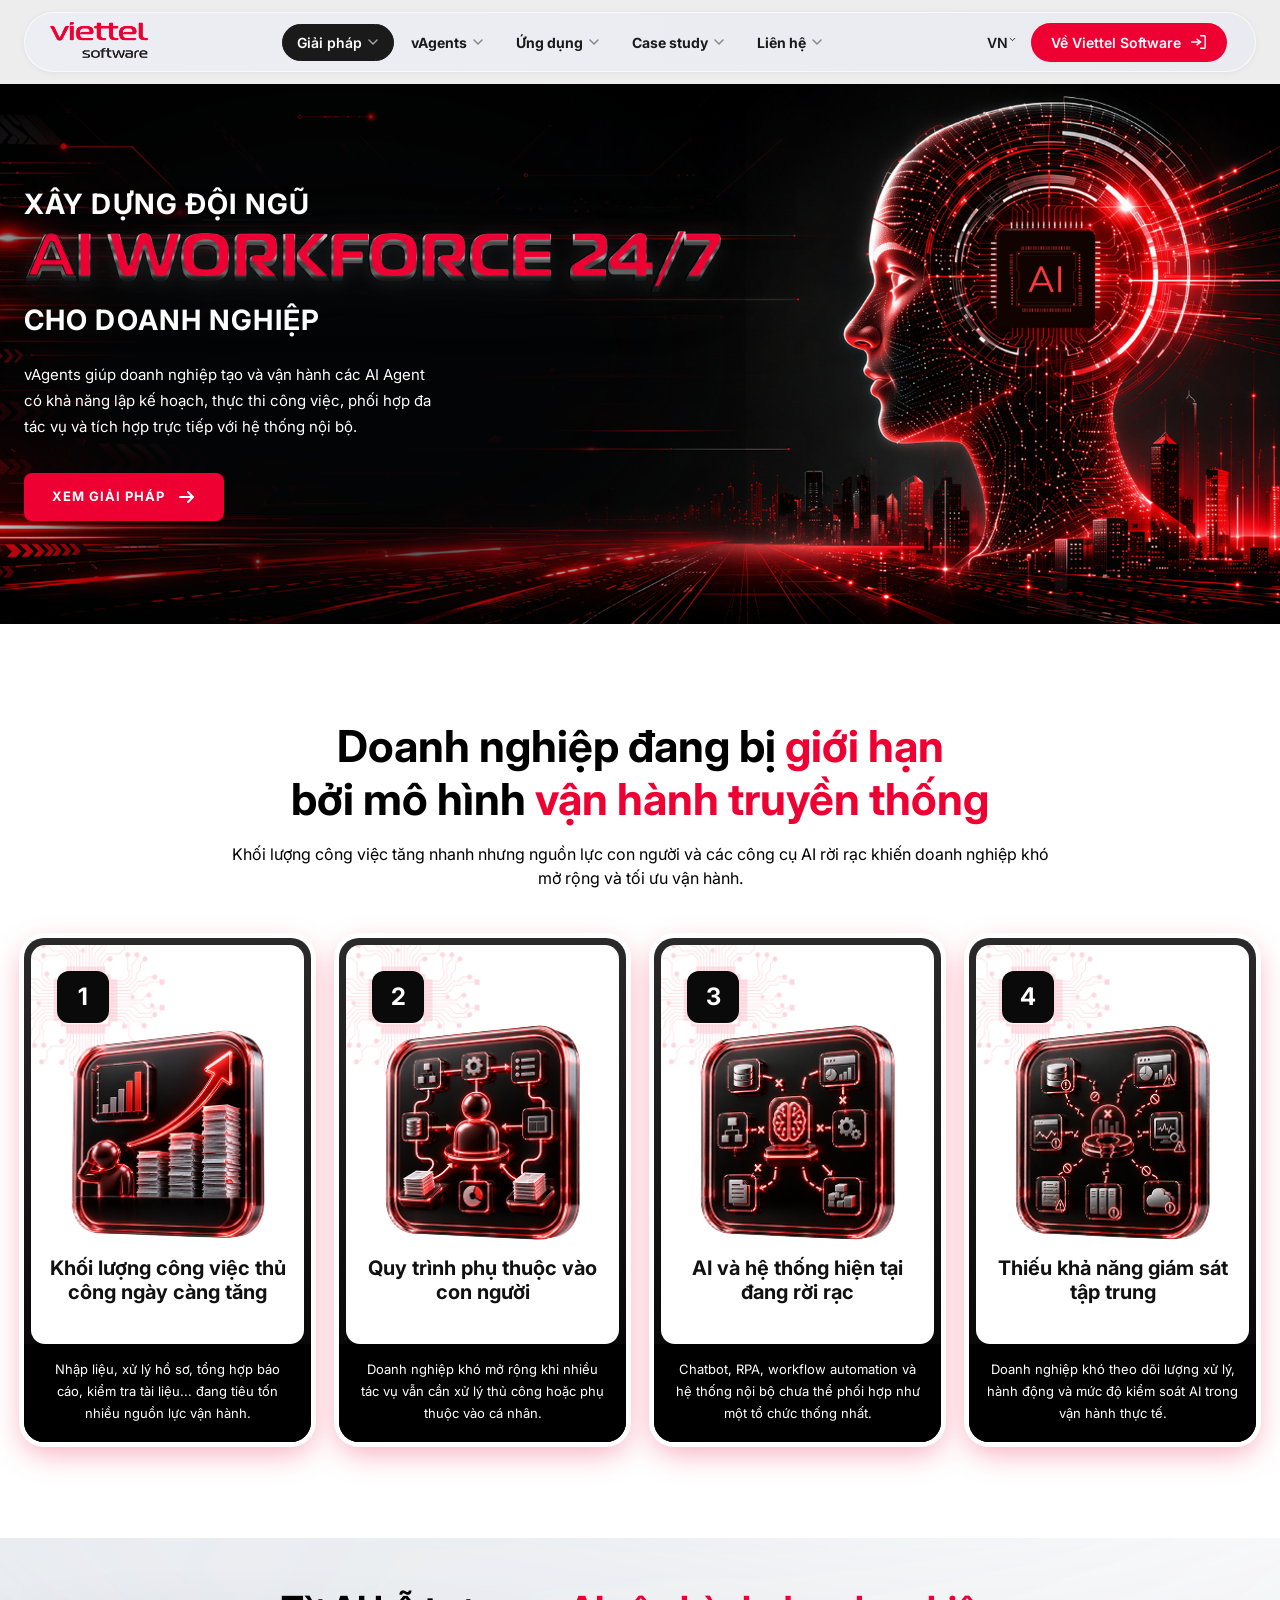
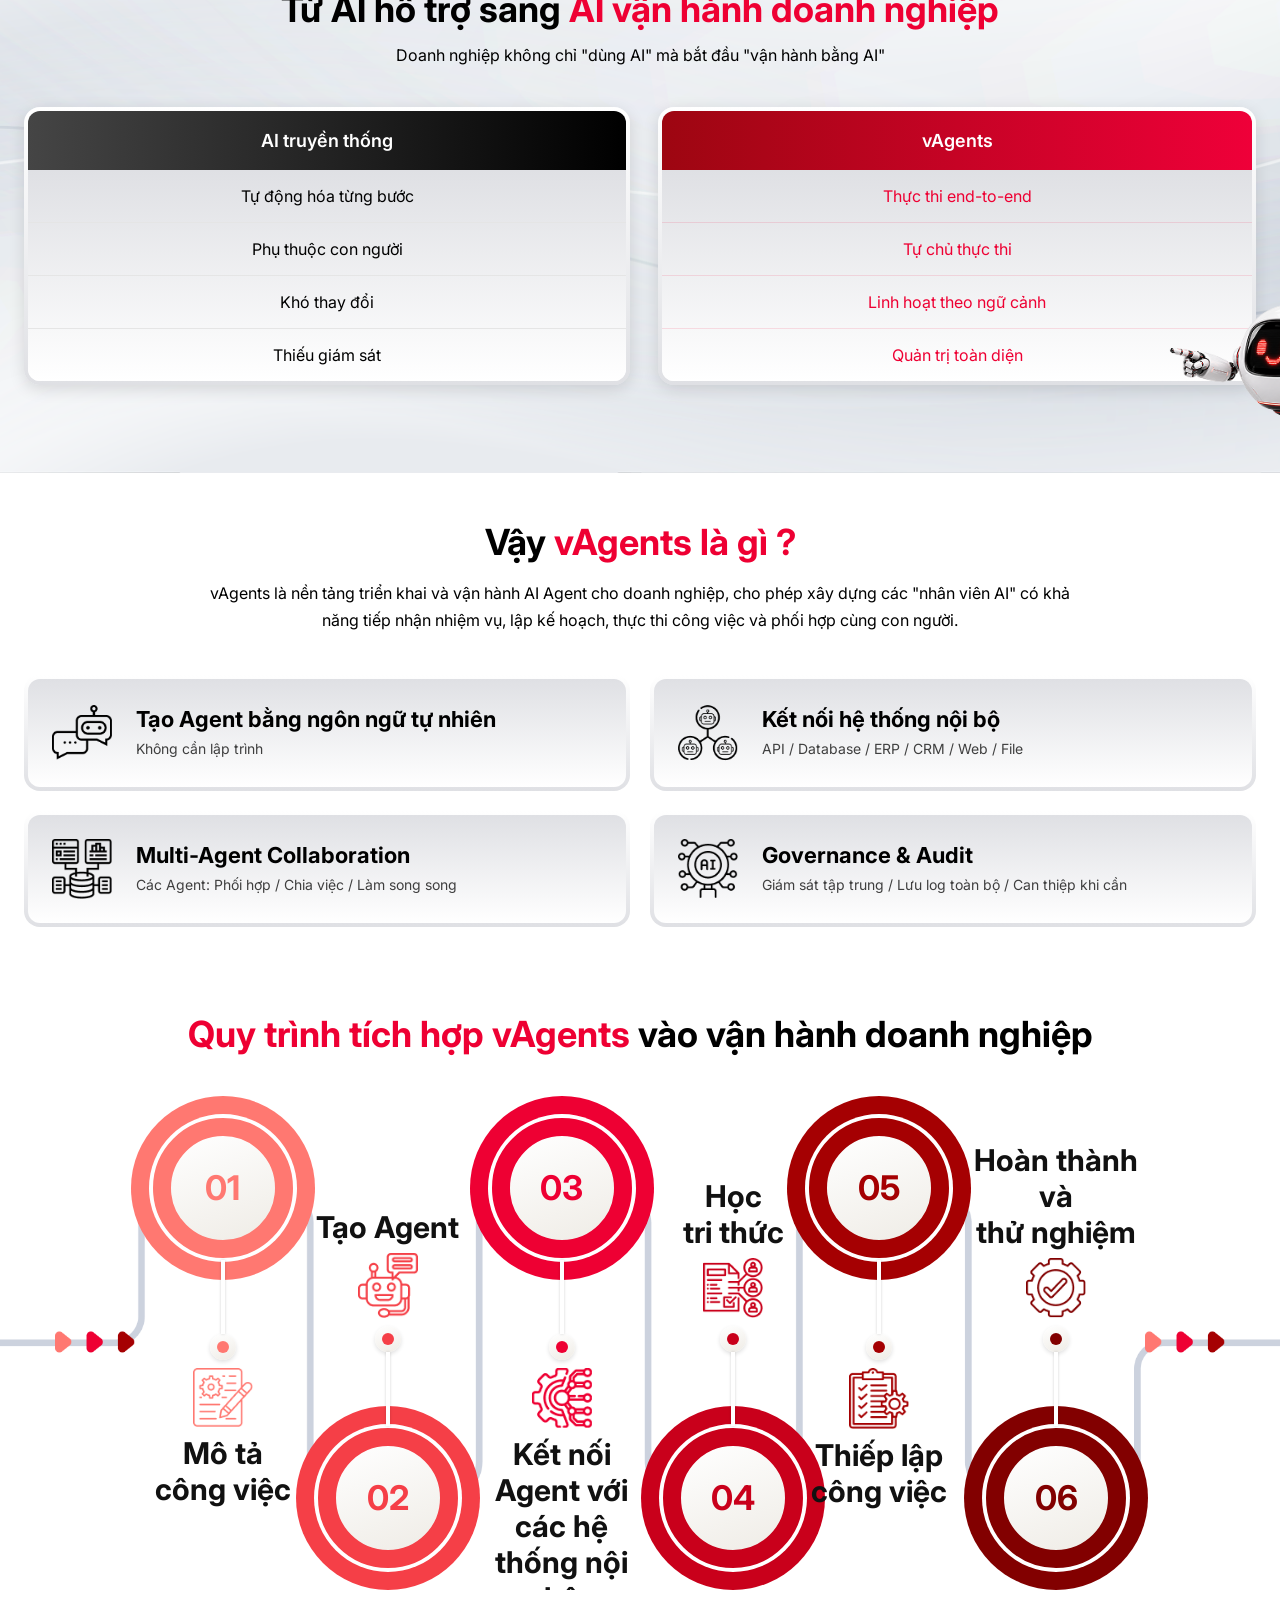
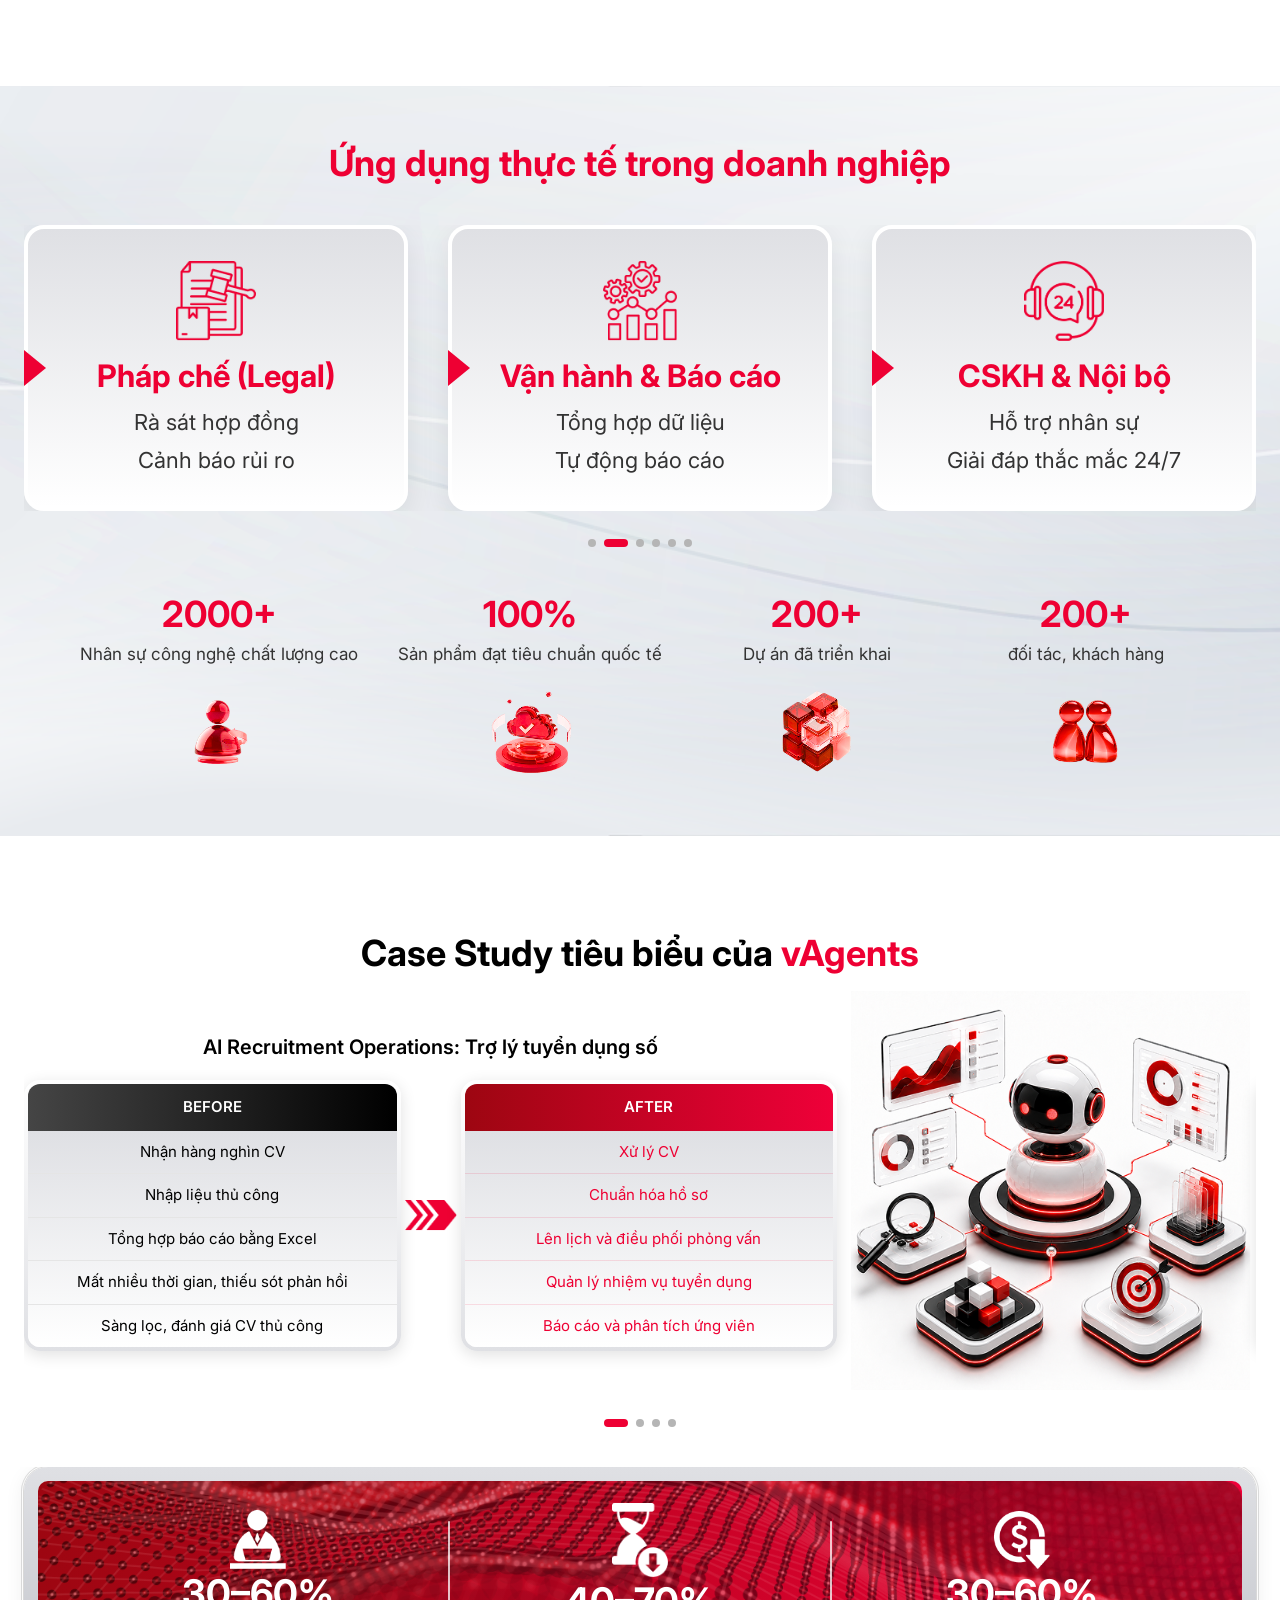
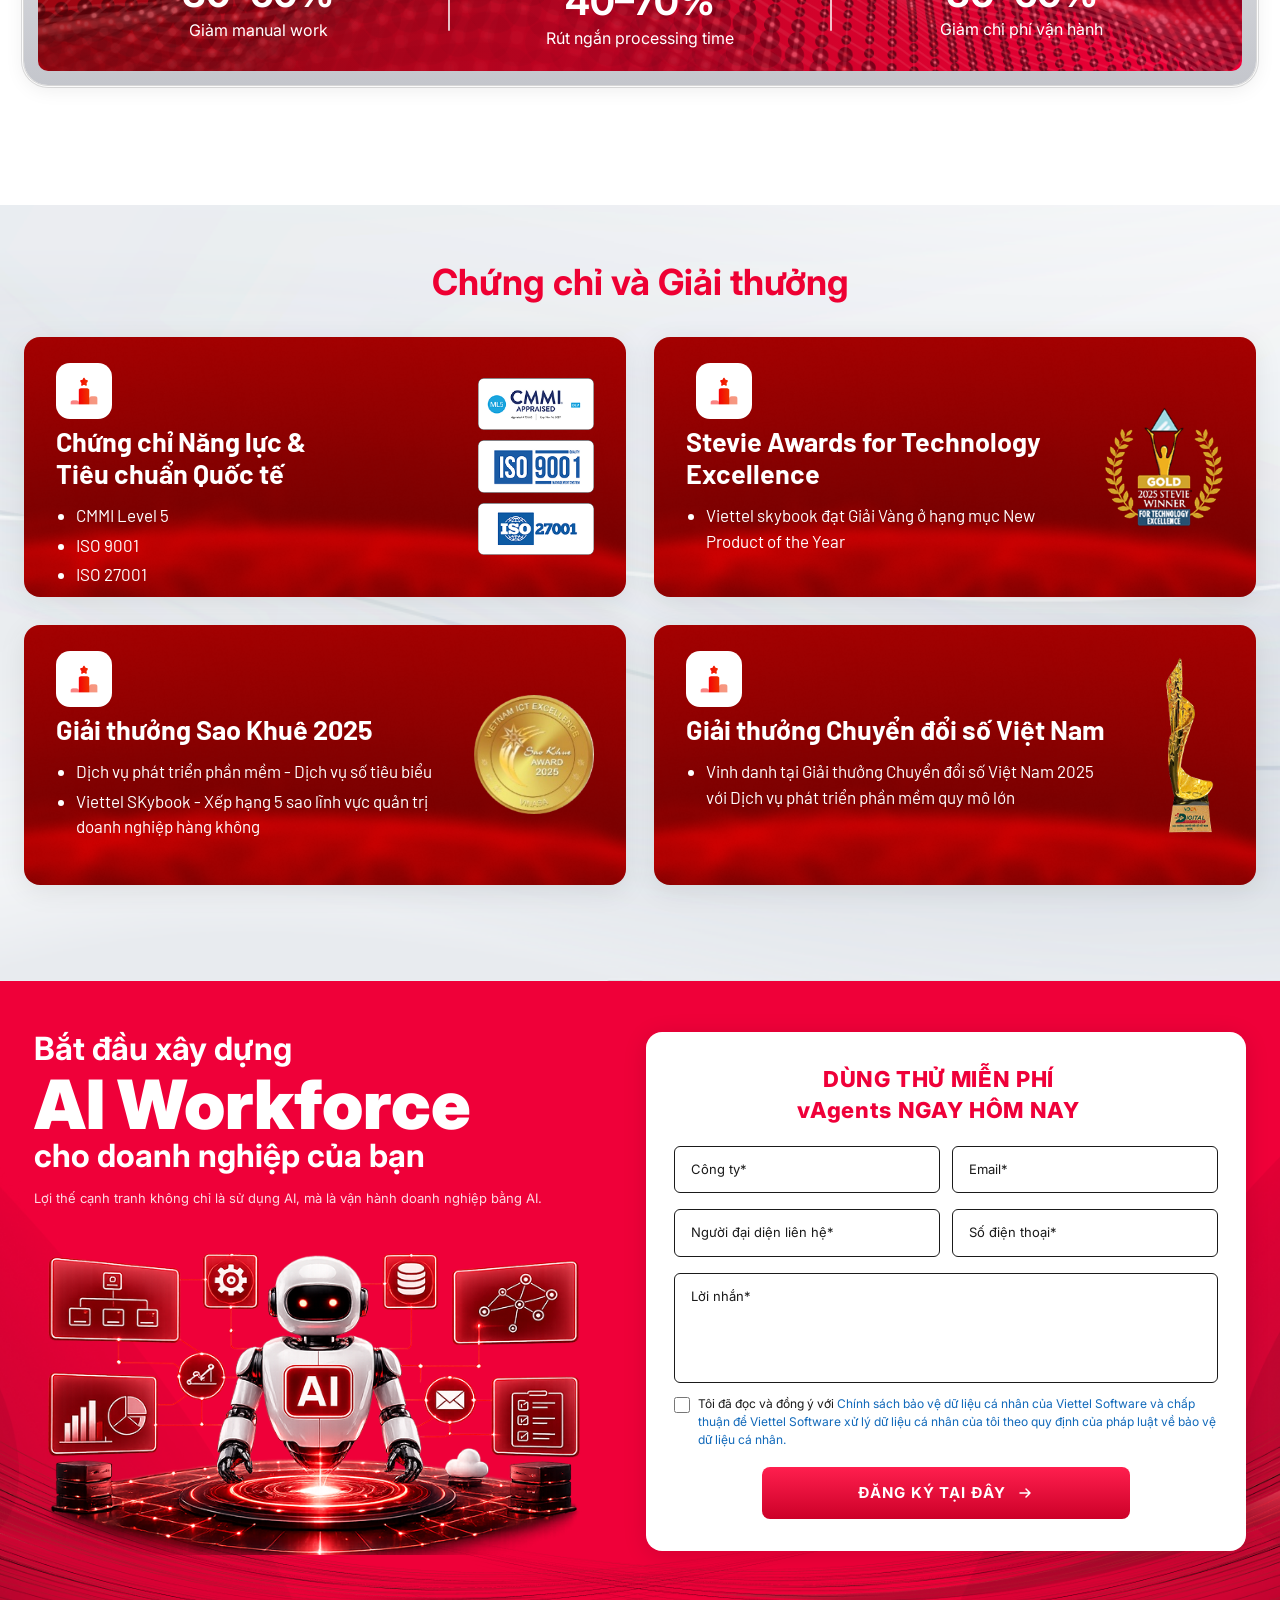
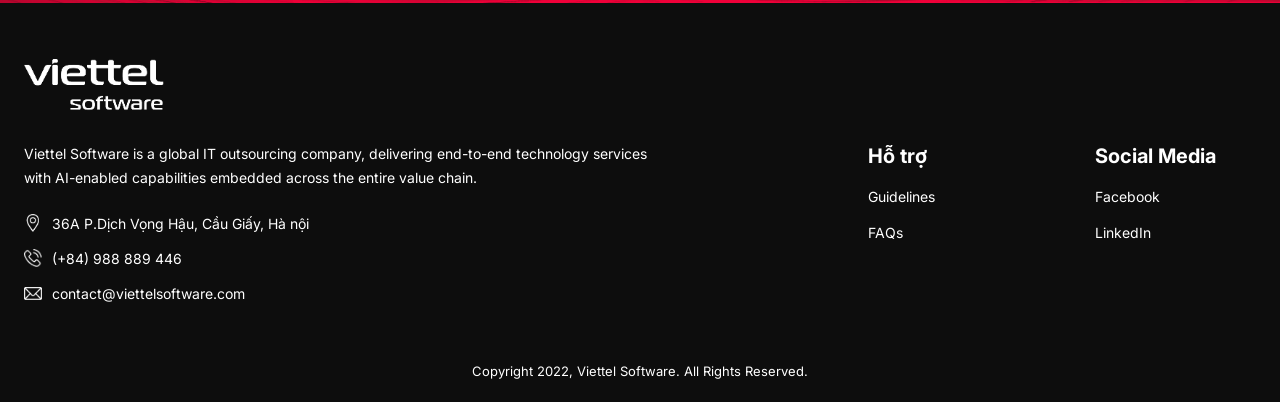
==== index.html @ c100510f "fix" ====
<!DOCTYPE html>
<html lang="vi">
<head>
  <meta charset="UTF-8">
  <meta name="viewport" content="width=device-width, initial-scale=1.0">
  <meta name="description" content="vAgents — Nền tảng AI Workforce giúp doanh nghiệp xây dựng đội ngũ AI vận hành toàn diện. Tạo Agent, kết nối hệ thống, thực thi end-to-end.">
  <meta property="og:title" content="vAgents — AI Workforce cho Doanh Nghiệp">
  <meta property="og:description" content="Từ AI hỗ trợ sang AI vận hành doanh nghiệp. Xây dựng đội ngũ AI Workforce với vAgents của Viettel Software.">
  <meta property="og:type" content="website">
  <title>vAgents — AI Workforce cho Doanh Nghiệp | Viettel Software</title>

  <!-- Google Fonts: Inter 400/500/600/700 -->
  <link rel="preconnect" href="https://fonts.googleapis.com">
  <link rel="preconnect" href="https://fonts.gstatic.com" crossorigin>
  <!-- display=optional: dùng font dự phòng nếu Inter chưa kịp tải, KHÔNG swap sau đó
       → tránh reflow làm lệch vị trí khi mở link có #anchor (vd .../#giai-phap) -->
  <link href="https://fonts.googleapis.com/css2?family=Barlow+Condensed:wght@400;600;700;800&family=Barlow:wght@400;500;700&family=Be+Vietnam+Pro:wght@400;600;700&family=Roboto:wght@400;700;900&family=Inter:wght@400;500;600;700&display=optional" rel="stylesheet">

  <link rel="stylesheet" href="css/reset.css?v=2">
  <link rel="stylesheet" href="css/style.css?v=100">
</head>
<body>

  <!-- Neo đầu trang: KHÔNG đặt trên header sticky (sticky luôn ở top → trình duyệt
       coi như đã thấy, không cuộn). Logo trỏ #top sẽ cuộn hẳn lên đầu trang. -->
  <span id="top" aria-hidden="true"></span>

  <!-- ===== 00. HEADER / NAV ===== -->
  <!-- CSS-only mobile menu: checkbox input phải đứng TRƯỚC header để sibling selector hoạt động -->
  <input type="checkbox" id="nav-toggle" class="nav-toggle-input" aria-hidden="true">

  <header class="site-header">
    <div class="container">
      <div class="header-pill">

        <!-- Logo -->
        <a href="#top" class="site-logo" aria-label="Viettel Software - trang chủ">
          <img src="images/logo.png" alt="Viettel Software" class="logo-img">
        </a>

        <!-- Nav desktop -->
        <nav class="site-nav" aria-label="Menu chính">
          <ul class="nav-menu" role="list">
            <li>
              <a href="#giai-phap" class="nav-link active" aria-current="page">
                Giải pháp
                <svg class="nav-chevron" viewBox="0 0 12 12" fill="none" aria-hidden="true"><path d="M2 4l4 4 4-4" stroke="currentColor" stroke-width="1.5" stroke-linecap="round" stroke-linejoin="round"/></svg>
              </a>
            </li>
            <li>
              <a href="#vagent" class="nav-link">
                vAgents
                <svg class="nav-chevron" viewBox="0 0 12 12" fill="none" aria-hidden="true"><path d="M2 4l4 4 4-4" stroke="currentColor" stroke-width="1.5" stroke-linecap="round" stroke-linejoin="round"/></svg>
              </a>
            </li>
            <li>
              <a href="#ung-dung" class="nav-link">
                Ứng dụng
                <svg class="nav-chevron" viewBox="0 0 12 12" fill="none" aria-hidden="true"><path d="M2 4l4 4 4-4" stroke="currentColor" stroke-width="1.5" stroke-linecap="round" stroke-linejoin="round"/></svg>
              </a>
            </li>
            <li>
              <a href="#case-study" class="nav-link">
                Case study
                <svg class="nav-chevron" viewBox="0 0 12 12" fill="none" aria-hidden="true"><path d="M2 4l4 4 4-4" stroke="currentColor" stroke-width="1.5" stroke-linecap="round" stroke-linejoin="round"/></svg>
              </a>
            </li>
            <li>
              <a href="#cta-form" class="nav-link">
                Liên hệ
                <svg class="nav-chevron" viewBox="0 0 12 12" fill="none" aria-hidden="true"><path d="M2 4l4 4 4-4" stroke="currentColor" stroke-width="1.5" stroke-linecap="round" stroke-linejoin="round"/></svg>
              </a>
            </li>
          </ul>
        </nav>

        <!-- Chọn ngôn ngữ (dropdown): nút hiện ngôn ngữ đang dùng, bấm xổ ngôn ngữ khác -->
        <div class="nav-lang-wrap">
          <button type="button" class="nav-lang" aria-haspopup="true" aria-expanded="false" aria-label="Chọn ngôn ngữ">
            VN
            <svg class="nav-lang-chevron" viewBox="0 0 12 12" fill="none" aria-hidden="true"><path d="M2 4l4 4 4-4" stroke="currentColor" stroke-width="1.5" stroke-linecap="round" stroke-linejoin="round"/></svg>
          </button>
          <ul class="nav-lang-menu" role="menu">
            <li role="none"><a href="japan.html" class="nav-lang-option" role="menuitem">日本語</a></li>
          </ul>
        </div>

        <!-- Liên hệ button -->
        <a href="https://viettelsoftware.com/vi" class="nav-login-btn" target="_blank" rel="noopener noreferrer" aria-label="Về Viettel Software">
          Về Viettel Software
          <svg class="nav-login-icon" viewBox="0 0 20 20" fill="none" aria-hidden="true">
            <path d="M13 3h4a1 1 0 011 1v12a1 1 0 01-1 1h-4" stroke="currentColor" stroke-width="1.6" stroke-linecap="round"/>
            <path d="M9 13l4-3-4-3" stroke="currentColor" stroke-width="1.6" stroke-linecap="round" stroke-linejoin="round"/>
            <line x1="13" y1="10" x2="3" y2="10" stroke="currentColor" stroke-width="1.6" stroke-linecap="round"/>
          </svg>
        </a>

        <!-- Hamburger CSS-only: 3 span biến thành X khi checked -->
        <label for="nav-toggle" class="nav-hamburger" aria-label="Mở menu">
          <span></span>
          <span></span>
          <span></span>
        </label>

      </div>
    </div>

    <!-- Mobile nav panel — hiển thị khi checkbox checked -->
    <div class="nav-mobile-panel">
      <ul class="nav-mobile-menu" role="list">
        <li><a href="#giai-phap" class="nav-mobile-link">Giải pháp</a></li>
        <li><a href="#vagent" class="nav-mobile-link">vAgents</a></li>
        <li><a href="#ung-dung" class="nav-mobile-link">Ứng dụng</a></li>
        <li><a href="#case-study" class="nav-mobile-link">Case study</a></li>
        <li><a href="#cta-form" class="nav-mobile-link">Liên hệ</a></li>
        <li><a href="https://viettelsoftware.com/vi" class="nav-mobile-link nav-mobile-login" target="_blank" rel="noopener noreferrer">Về Viettel Software</a></li>
      </ul>
    </div>
  </header>

  <main>

    <!-- ===== 01. HERO ===== -->
    <section class="hero-section" id="hero" aria-label="Hero">

      <!-- Layer 0: nền full-width -->
      <img src="images/Rectangle.png?v=3" alt="" class="hero-bg" aria-hidden="true">

      <!-- Layer 1b: Rectangle1 bên trái, đè lên bg, dưới text -->
      <img src="images/Rectangle1.png" alt="" class="hero-rect1" aria-hidden="true">

      <!-- Layer 2: nội dung -->
      <div class="container hero-inner">

        <!-- Div chứa text bên trái -->
        <div class="hero-content">

          <!-- Heading -->
          <h1 class="hero-title">
            XÂY DỰNG ĐỘI NGŨ
            <span class="hero-ai-border">
              <img class="hero-ai-base" src="images/56.png" alt="AI WORKFORCE 24/7" width="931" height="86">
              <img class="hero-ai-fill" src="images/57.png" alt="" aria-hidden="true" width="920" height="74">
            </span>
            CHO DOANH NGHIỆP
          </h1>

          <!-- Div text thông tin -->
          <div class="hero-info">
            <p>vAgents giúp doanh nghiệp tạo và vận hành các AI Agent có khả năng lập kế hoạch, thực thi công việc, phối hợp đa tác vụ và tích hợp trực tiếp với hệ thống nội bộ.</p>
          </div>

          <!-- Div button -->
          <div class="hero-actions">
            <a href="#giai-phap" class="hero-btn">
              XEM GIẢI PHÁP
              <svg width="20" height="20" viewBox="0 0 20 20" fill="none" aria-hidden="true">
                <path d="M4 10h12M12 5l5 5-5 5" stroke="currentColor" stroke-width="2" stroke-linecap="round" stroke-linejoin="round"/>
              </svg>
            </a>
          </div>

        </div>


      </div>
    </section>

    <!-- ===== 02. PAIN POINT ===== -->
    <section class="pain-section" id="dau-bai" aria-label="Doanh nghiep dang bi gioi han">
      <div class="container">

        <div class="pain-header">
          <h2 class="pain-title">
            Doanh nghiệp đang bị <span class="text-red">giới hạn</span><br>
            bởi mô hình <span class="text-red">vận hành truyền thống</span>
          </h2>
          <p class="pain-sub">
            Khối lượng công việc tăng nhanh nhưng nguồn lực con người và các công cụ AI rời rạc
            khiến doanh nghiệp khó mở rộng và tối ưu vận hành.
          </p>
        </div>

        <div class="pain-grid">

          <div class="pain-card">
            <div class="pain-card-inner">
              <img class="pain-card-watermark" src="images/34.png" alt="" aria-hidden="true">
              <span class="pain-badge" aria-hidden="true">
                <span class="pain-badge-num">1</span>
              </span>
              <div class="pain-card-icon">
                <img src="images/35.png" alt="Bieu tuong khoi luong cong viec" loading="lazy">
              </div>
              <h3 class="pain-card-title">Khối lượng công việc thủ công ngày càng tăng</h3>
            </div>
            <div class="pain-card-bottom">
              <p class="pain-card-desc">Nhập liệu, xử lý hồ sơ, tổng hợp báo cáo, kiểm tra tài liệu... đang tiêu tốn nhiều nguồn lực vận hành.</p>
            </div>
          </div>

          <div class="pain-card">
            <div class="pain-card-inner">
              <img class="pain-card-watermark" src="images/34.png" alt="" aria-hidden="true">
              <span class="pain-badge" aria-hidden="true">
                <span class="pain-badge-num">2</span>
              </span>
              <div class="pain-card-icon">
                <img src="images/36.png" alt="Bieu tuong phu thuoc con nguoi" loading="lazy">
              </div>
              <h3 class="pain-card-title">Quy trình phụ thuộc vào con người</h3>
            </div>
            <div class="pain-card-bottom">
              <p class="pain-card-desc">Doanh nghiệp khó mở rộng khi nhiều tác vụ vẫn cần xử lý thủ công hoặc phụ thuộc vào cá nhân.</p>
            </div>
          </div>

          <div class="pain-card">
            <div class="pain-card-inner">
              <img class="pain-card-watermark" src="images/34.png" alt="" aria-hidden="true">
              <span class="pain-badge" aria-hidden="true">
                <span class="pain-badge-num">3</span>
              </span>
              <div class="pain-card-icon">
                <img src="images/37.png" alt="Bieu tuong AI roi rac" loading="lazy">
              </div>
              <h3 class="pain-card-title">AI và hệ thống hiện tại đang rời rạc</h3>
            </div>
            <div class="pain-card-bottom">
              <p class="pain-card-desc">Chatbot, RPA, workflow automation và hệ thống nội bộ chưa thể phối hợp như một tổ chức thống nhất.</p>
            </div>
          </div>

          <div class="pain-card">
            <div class="pain-card-inner">
              <img class="pain-card-watermark" src="images/34.png" alt="" aria-hidden="true">
              <span class="pain-badge" aria-hidden="true">
                <span class="pain-badge-num">4</span>
              </span>
              <div class="pain-card-icon">
                <img src="images/38.png" alt="Bieu tuong giam sat" loading="lazy">
              </div>
              <h3 class="pain-card-title">Thiếu khả năng giám sát tập trung</h3>
            </div>
            <div class="pain-card-bottom">
              <p class="pain-card-desc">Doanh nghiệp khó theo dõi lượng xử lý, hành động và mức độ kiểm soát AI trong vận hành thực tế.</p>
            </div>
          </div>

        </div>
      </div>
    </section>

    <!-- ===== 03. TRANSFORMATION ===== -->
    <section class="transform-section section" id="giai-phap" aria-label="Từ AI hỗ trợ sang AI vận hành doanh nghiệp">
      <div class="container">

        <div class="transform-header text-center">
          <h2 class="transform-title">
            Từ AI hỗ trợ sang <span class="text-red">AI vận hành doanh nghiệp</span>
          </h2>
          <p class="transform-subtitle">
            Doanh nghiệp không chỉ "dùng AI" mà bắt đầu "vận hành bằng AI"
          </p>
        </div>

        <div class="transform-compare">

          <!-- Bảng trái: AI truyền thống -->
          <div class="transform-table transform-table--traditional">
            <div class="transform-table-header">AI truyền thống</div>
            <ul class="transform-table-rows">
              <li class="transform-table-row">Tự động hóa từng bước</li>
              <li class="transform-table-row">Phụ thuộc con người</li>
              <li class="transform-table-row">Khó thay đổi</li>
              <li class="transform-table-row">Thiếu giám sát</li>
            </ul>
          </div>

          <!-- Bảng phải: vAgents + robot -->
          <div class="transform-table-wrap">
            <div class="transform-table transform-table--vagent">
              <div class="transform-table-header">vAgents</div>
              <ul class="transform-table-rows">
                <li class="transform-table-row">Thực thi end-to-end</li>
                <li class="transform-table-row">Tự chủ thực thi</li>
                <li class="transform-table-row">Linh hoạt theo ngữ cảnh</li>
                <li class="transform-table-row">Quản trị toàn diện</li>
              </ul>
            </div>
            <img class="transform-robot" src="images/chat.png" alt="" aria-hidden="true" loading="lazy">
          </div>

        </div>
      </div>
    </section>

    <!-- ===== 04. vAgents FEATURES ===== -->
    <section class="features-section section" id="vagent" aria-label="vAgents là gì">
      <div class="container">
        <div class="features-header text-center">
          <h2 class="features-title">
            Vậy <span class="text-red">vAgents là gì ?</span>
          </h2>
          <p class="features-desc">
            vAgents là nền tảng triển khai và vận hành AI Agent cho doanh nghiệp, cho phép xây dựng các "nhân viên AI"
            có khả năng tiếp nhận nhiệm vụ, lập kế hoạch, thực thi công việc và phối hợp cùng con người.
          </p>
        </div>
        <div class="features-grid">

          <div class="feature-card">
            <div class="feature-icon">
              <img src="images/21.png" alt="Tạo Agent bằng ngôn ngữ tự nhiên" width="60" height="60">
            </div>
            <div class="feature-body">
              <h3 class="feature-title">Tạo Agent bằng ngôn ngữ tự nhiên</h3>
              <p class="feature-desc">Không cần lập trình</p>
            </div>
          </div>

          <div class="feature-card">
            <div class="feature-icon">
              <img src="images/2.png" alt="Kết nối hệ thống nội bộ" width="60" height="60">
            </div>
            <div class="feature-body">
              <h3 class="feature-title">Kết nối hệ thống nội bộ</h3>
              <p class="feature-desc">API / Database / ERP / CRM / Web / File</p>
            </div>
          </div>

          <div class="feature-card">
            <div class="feature-icon">
              <img src="images/1.png" alt="Multi-Agent Collaboration" width="60" height="60">
            </div>
            <div class="feature-body">
              <h3 class="feature-title">Multi-Agent Collaboration</h3>
              <p class="feature-desc">Các Agent: Phối hợp / Chia việc / Làm song song</p>
            </div>
          </div>

          <div class="feature-card">
            <div class="feature-icon">
              <img src="images/3.png" alt="Governance & Audit" width="60" height="60">
            </div>
            <div class="feature-body">
              <h3 class="feature-title">Governance &amp; Audit</h3>
              <p class="feature-desc">Giám sát tập trung / Lưu log toàn bộ / Can thiệp khi cần</p>
            </div>
          </div>

        </div>
      </div>
    </section>

    <!-- ===== 05. HOW IT WORKS ===== -->
    <section class="howitworks-section section" id="cach-van-hanh" aria-label="Cách vAgents vận hành">
      <div class="container">
        <div class="howitworks-header text-center">
          <h2 class="howitworks-title"><span class="text-red">Quy trình tích hợp vAgents</span> vào vận hành doanh nghiệp</h2>
        </div>
        <div class="hiw-scroller">
          <div class="hiw">

            <!-- Đường line uốn lượn (ghép 31.png + 32.png) + 3 tam giác 2 đầu (33.png) -->
            <span class="hiw-line" aria-hidden="true">
              <img class="hiw-tri hiw-tri--start" src="images/33.png" alt="">
              <img class="hiw-tri hiw-tri--end" src="images/33.png" alt="">
            </span>

            <!-- Bước 1 — trên -->
            <div class="hiw-step hiw-step--top" style="--c:#FF7871; --x:17.4%;">
              <div class="hiw-circle"><span class="hiw-ring"><span class="hiw-disc">01</span></span></div>
              <span class="hiw-stem"></span>
              <span class="hiw-dot"><span class="hiw-dot-core"></span></span>
              <img class="hiw-icon" src="images/25.png" alt="">
              <p class="hiw-label">Mô tả<br>công việc</p>
            </div>

            <!-- Bước 2 — dưới -->
            <div class="hiw-step hiw-step--bottom" style="--c:#F53F47; --x:30.3%;">
              <p class="hiw-label">Tạo Agent</p>
              <img class="hiw-icon" src="images/26.png" alt="">
              <span class="hiw-dot"><span class="hiw-dot-core"></span></span>
              <span class="hiw-stem"></span>
              <div class="hiw-circle"><span class="hiw-ring"><span class="hiw-disc">02</span></span></div>
            </div>

            <!-- Bước 3 — trên -->
            <div class="hiw-step hiw-step--top" style="--c:#EE0033; --x:43.9%;">
              <div class="hiw-circle"><span class="hiw-ring"><span class="hiw-disc">03</span></span></div>
              <span class="hiw-stem"></span>
              <span class="hiw-dot"><span class="hiw-dot-core"></span></span>
              <img class="hiw-icon" src="images/27.png" alt="">
              <p class="hiw-label">Kết nối Agent với các hệ thống nội bộ</p>
            </div>

            <!-- Bước 4 — dưới -->
            <div class="hiw-step hiw-step--bottom" style="--c:#C9001B; --x:57.3%;">
              <p class="hiw-label">Học<br>tri thức</p>
              <img class="hiw-icon" src="images/28.png" alt="">
              <span class="hiw-dot"><span class="hiw-dot-core"></span></span>
              <span class="hiw-stem"></span>
              <div class="hiw-circle"><span class="hiw-ring"><span class="hiw-disc">04</span></span></div>
            </div>

            <!-- Bước 5 — trên -->
            <div class="hiw-step hiw-step--top" style="--c:#A50002; --x:68.7%;">
              <div class="hiw-circle"><span class="hiw-ring"><span class="hiw-disc">05</span></span></div>
              <span class="hiw-stem"></span>
              <span class="hiw-dot"><span class="hiw-dot-core"></span></span>
              <img class="hiw-icon" src="images/29.png" alt="">
              <p class="hiw-label">Thiếp lập công việc</p>
            </div>

            <!-- Bước 6 — dưới -->
            <div class="hiw-step hiw-step--bottom" style="--c:#820000; --x:82.5%;">
              <p class="hiw-label">Hoàn thành<br>và<br>thử nghiệm</p>
              <img class="hiw-icon" src="images/30.png" alt="">
              <span class="hiw-dot"><span class="hiw-dot-core"></span></span>
              <span class="hiw-stem"></span>
              <div class="hiw-circle"><span class="hiw-ring"><span class="hiw-disc">06</span></span></div>
            </div>

          </div>
        </div>
      </div>
    </section>

    <!-- ===== 06. USE CASES ===== -->
    <!-- CSS-only carousel: 6 radio inputs ngay trước section (sibling selector ~) -->
    <input type="radio" name="uc-slide" id="uc-1" hidden checked>
    <input type="radio" name="uc-slide" id="uc-2" hidden>
    <input type="radio" name="uc-slide" id="uc-3" hidden>
    <input type="radio" name="uc-slide" id="uc-4" hidden>
    <input type="radio" name="uc-slide" id="uc-5" hidden>
    <input type="radio" name="uc-slide" id="uc-6" hidden>

    <section class="usecase-section section" id="ung-dung" aria-label="Ứng dụng thực tế">
      <div class="container">
        <h2 class="usecase-title">Ứng dụng thực tế trong doanh nghiệp</h2>

        <!-- Sân khấu carousel: bọc nút mũi tên + viewport để (ở mobile) căn nút theo CHIỀU CAO card -->
        <div class="usecase-stage">

          <div class="usecase-viewport">
          <div class="usecase-track">
            <div class="usecase-card">
              <div class="usecase-card-icon">
                <img src="images/g537.png" alt="Tuyển dụng">
              </div>
              <h3 class="usecase-card-title">Tuyển dụng</h3>
              <ul class="usecase-card-desc">
                <li>Sàng lọc CV</li>
                <li>Lên lịch phỏng vấn</li>
              </ul>
            </div>

            <div class="usecase-card">
              <div class="usecase-card-icon">
                <img src="images/Vector.png" alt="Pháp chế (Legal)">
              </div>
              <h3 class="usecase-card-title">Pháp chế (Legal)</h3>
              <ul class="usecase-card-desc">
                <li>Rà sát hợp đồng</li>
                <li>Cảnh báo rủi ro</li>
              </ul>
            </div>

            <div class="usecase-card">
              <div class="usecase-card-icon">
                <img src="images/4.png" alt="Vận hành &amp; Báo cáo">
              </div>
              <h3 class="usecase-card-title">Vận hành &amp; Báo cáo</h3>
              <ul class="usecase-card-desc">
                <li>Tổng hợp dữ liệu</li>
                <li>Tự động báo cáo</li>
              </ul>
            </div>

            <div class="usecase-card">
              <div class="usecase-card-icon">
                <img src="images/55.png" alt="CSKH &amp; Nội bộ">
              </div>
              <h3 class="usecase-card-title">CSKH &amp; Nội bộ</h3>
              <ul class="usecase-card-desc">
                <li>Hỗ trợ nhân sự</li>
                <li>Giải đáp thắc mắc 24/7</li>
              </ul>
            </div>

            <div class="usecase-card">
              <div class="usecase-card-icon">
                <img src="images/59.png" alt="Trợ lý văn bản">
              </div>
              <h3 class="usecase-card-title">Trợ lý văn bản</h3>
              <ul class="usecase-card-desc">
                <li>Tạo tờ trình, hợp đồng</li>
                <li>Tạo kịch bản, kế hoạch</li>
              </ul>
            </div>

            <div class="usecase-card">
              <div class="usecase-card-icon">
                <img src="images/60.png" alt="Giám sát công việc">
              </div>
              <h3 class="usecase-card-title">Giám sát công việc</h3>
              <ul class="usecase-card-desc">
                <li>Đánh giá công việc trên jira</li>
                <li>Cảnh báo sai, thiếu dữ liệu</li>
              </ul>
            </div>

            <!-- Bản sao 2 card đầu để luôn đủ 3 card khi cuộn tới nhóm cuối (thay cho infinite-loop của JS) -->
            <div class="usecase-card usecase-card--clone" aria-hidden="true">
              <div class="usecase-card-icon">
                <img src="images/g537.png" alt="">
              </div>
              <h3 class="usecase-card-title">Tuyển dụng</h3>
              <ul class="usecase-card-desc">
                <li>Sàng lọc CV</li>
                <li>Lên lịch phỏng vấn</li>
              </ul>
            </div>

            <div class="usecase-card usecase-card--clone" aria-hidden="true">
              <div class="usecase-card-icon">
                <img src="images/Vector.png" alt="">
              </div>
              <h3 class="usecase-card-title">Pháp chế (Legal)</h3>
              <ul class="usecase-card-desc">
                <li>Rà sát hợp đồng</li>
                <li>Cảnh báo rủi ro</li>
              </ul>
            </div>

            <div class="usecase-card usecase-card--clone" aria-hidden="true">
              <div class="usecase-card-icon">
                <img src="images/4.png" alt="">
              </div>
              <h3 class="usecase-card-title">Vận hành &amp; Báo cáo</h3>
              <ul class="usecase-card-desc">
                <li>Tổng hợp dữ liệu</li>
                <li>Tự động báo cáo</li>
              </ul>
            </div>
          </div>
          </div>
        </div>

        <!-- Dots: 1 dot / 1 nhóm cuộn. Dot active đồng bộ qua radio :checked (CSS) -->
        <div class="usecase-dots">
          <label for="uc-1" class="usecase-dot" aria-label="Nhóm 1"></label>
          <label for="uc-2" class="usecase-dot" aria-label="Nhóm 2"></label>
          <label for="uc-3" class="usecase-dot" aria-label="Nhóm 3"></label>
          <label for="uc-4" class="usecase-dot" aria-label="Nhóm 4"></label>
          <label for="uc-5" class="usecase-dot" aria-label="Nhóm 5"></label>
          <label for="uc-6" class="usecase-dot" aria-label="Nhóm 6"></label>
        </div>

        <div class="usecase-stats">
          <div class="usecase-stat">
            <div class="usecase-stat-number">2000+</div>
            <p class="usecase-stat-label">Nhân sự công nghệ chất lượng cao</p>
            <div class="usecase-stat-icon">
              <img src="images/39.png" alt="">
            </div>
          </div>

          <div class="usecase-stat">
            <div class="usecase-stat-number">100%</div>
            <p class="usecase-stat-label">Sản phẩm đạt tiêu chuẩn quốc tế</p>
            <div class="usecase-stat-icon">
              <img src="images/40.png" alt="">
            </div>
          </div>

          <div class="usecase-stat">
            <div class="usecase-stat-number">200+</div>
            <p class="usecase-stat-label">Dự án đã triển khai</p>
            <div class="usecase-stat-icon">
              <img src="images/41.png" alt="">
            </div>
          </div>

          <div class="usecase-stat">
            <div class="usecase-stat-number">200+</div>
            <p class="usecase-stat-label">đối tác, khách hàng</p>
            <div class="usecase-stat-icon">
              <img src="images/42.png" alt="">
            </div>
          </div>
        </div>
      </div>
    </section>

    <!-- CSS-only carousel: 4 radio inputs ngay trước section (sibling selector ~) -->
    <input type="radio" name="cs-slide" id="cs-1" hidden checked>
    <input type="radio" name="cs-slide" id="cs-2" hidden>
    <input type="radio" name="cs-slide" id="cs-3" hidden>
    <input type="radio" name="cs-slide" id="cs-4" hidden>

    <!-- ===== 07. CASE STUDY ===== -->
    <section class="casestudy-section section" id="case-study" aria-label="Case study tiêu biểu của vAgents">

      <div class="container">
        <div class="casestudy-header text-center">
          <h2 class="section-title">Case Study tiêu biểu của <span class="text-red">vAgents</span></h2>
        </div>

        <!-- Sân khấu: bọc nút mũi tên + viewport để (mobile) căn nút theo GIỮA slide (ngang chỗ mũi tên đỏ) -->
        <div class="casestudy-stage">

          <div class="casestudy-viewport">
          <div class="casestudy-track">

            <!-- Slide 1: Tuyển dụng -->
            <div class="casestudy-slide">
              <div class="casestudy-slide-left">
                <p class="casestudy-slide-subtitle">AI Recruitment Operations: Trợ lý tuyển dụng số</p>
                <div class="casestudy-tables">
                  <div class="transform-table transform-table--traditional">
                    <div class="transform-table-header">BEFORE</div>
                    <ul class="transform-table-rows">
                      <li class="transform-table-row">Nhận hàng nghìn CV</li>
                      <li class="transform-table-row">Nhập liệu thủ công</li>
                      <li class="transform-table-row">Tổng hợp báo cáo bằng Excel</li>
                      <li class="transform-table-row">Mất nhiều thời gian, thiếu sót phản hồi</li>
                      <li class="transform-table-row">Sàng lọc, đánh giá CV thủ công</li>
                    </ul>
                  </div>
                  <div class="casestudy-arrow" aria-hidden="true">
                    <img src="images/23.png" alt="">
                  </div>
                  <div class="transform-table transform-table--vagent">
                    <div class="transform-table-header">AFTER</div>
                    <ul class="transform-table-rows">
                      <li class="transform-table-row">Xử lý CV</li>
                      <li class="transform-table-row">Chuẩn hóa hồ sơ</li>
                      <li class="transform-table-row">Lên lịch và điều phối phỏng vấn</li>
                      <li class="transform-table-row">Quản lý nhiệm vụ tuyển dụng</li>
                      <li class="transform-table-row">Báo cáo và phân tích ứng viên</li>
                    </ul>
                  </div>
                </div>
              </div>
              <div class="casestudy-slide-right">
                <img class="casestudy-ai-img" src="images/5.png" alt="AI Agent">
              </div>
            </div>

            <!-- Slide 2: Pháp chế -->
            <div class="casestudy-slide">
              <div class="casestudy-slide-left">
                <p class="casestudy-slide-subtitle">AI Legal Operations: Trợ lý pháp chế số</p>
                <div class="casestudy-tables">
                  <div class="transform-table transform-table--traditional">
                    <div class="transform-table-header">BEFORE</div>
                    <ul class="transform-table-rows">
                      <li class="transform-table-row">Hàng trăm hợp đồng cần rà soát thủ công</li>
                      <li class="transform-table-row">So sánh hợp đồng với mẫu chuẩn bằng tay</li>
                      <li class="transform-table-row">Tổng hợp báo cáo pháp lý thủ công</li>
                      <li class="transform-table-row">Theo dõi tiến độ xử lý bằng Excel</li>
                      <li class="transform-table-row">Thiếu dữ liệu đánh giá tổng thể</li>
                    </ul>
                  </div>
                  <div class="casestudy-arrow" aria-hidden="true">
                    <img src="images/23.png" alt="">
                  </div>
                  <div class="transform-table transform-table--vagent">
                    <div class="transform-table-header">AFTER</div>
                    <ul class="transform-table-rows">
                      <li class="transform-table-row">Tiếp nhận và phân loại hợp đồng tự động</li>
                      <li class="transform-table-row">So sánh với mẫu chuẩn và phát hiện sai khác</li>
                      <li class="transform-table-row">Tạo báo cáo phân tích hợp đồng tự động</li>
                      <li class="transform-table-row">Quản lý workflow xử lý hồ sơ pháp lý</li>
                      <li class="transform-table-row">Dashboard theo dõi và thống kê pháp lý</li>
                    </ul>
                  </div>
                </div>
              </div>
              <div class="casestudy-slide-right">
                <img class="casestudy-ai-img" src="images/63.png" alt="AI Agent">
              </div>
            </div>

            <!-- Slide 3: Vận hành -->
            <div class="casestudy-slide">
              <div class="casestudy-slide-left">
                <p class="casestudy-slide-subtitle">AI Finance Operations: Trợ lý tài chính số</p>
                <div class="casestudy-tables">
                  <div class="transform-table transform-table--traditional">
                    <div class="transform-table-header">BEFORE</div>
                    <ul class="transform-table-rows">
                      <li class="transform-table-row">Nhận hóa đơn từ nhiều nguồn khác nhau</li>
                      <li class="transform-table-row">Kiểm tra thông tin bằng tay</li>
                      <li class="transform-table-row">Xử lý thanh toán nhiều bước</li>
                      <li class="transform-table-row">Theo dõi ngân sách bằng Excel</li>
                      <li class="transform-table-row">Tổng hợp báo cáo cuối tháng mất nhiều ngày, khó phát hiện bất thường</li>
                    </ul>
                  </div>
                  <div class="casestudy-arrow" aria-hidden="true">
                    <img src="images/23.png" alt="">
                  </div>
                  <div class="transform-table transform-table--vagent">
                    <div class="transform-table-header">AFTER</div>
                    <ul class="transform-table-rows">
                      <li class="transform-table-row">Thu thập hóa đơn từ Email, ERP, OCR, File</li>
                      <li class="transform-table-row">Đối chiếu dữ liệu với hệ thống kế toán</li>
                      <li class="transform-table-row">Điều phối workflow phê duyệt thanh toán</li>
                      <li class="transform-table-row">Theo dõi ngân sách theo thời gian thực</li>
                      <li class="transform-table-row">Tạo báo cáo tài chính tự động, cảnh báo giao dịch bất thường</li>
                    </ul>
                  </div>
                </div>
              </div>
              <div class="casestudy-slide-right">
                <img class="casestudy-ai-img" src="images/61.png" alt="AI Agent">
              </div>
            </div>

            <!-- Slide 4: Customer Service -->
            <div class="casestudy-slide">
              <div class="casestudy-slide-left">
                <p class="casestudy-slide-subtitle">AI Operations: Quality Assurance (QA)</p>
                <div class="casestudy-tables">
                  <div class="transform-table transform-table--traditional">
                    <div class="transform-table-header">BEFORE</div>
                    <ul class="transform-table-rows">
                      <li class="transform-table-row">Nhập hàng chục Bug/Sub-task mỗi ngày với chất lượng khai báo không đồng đều.</li>
                      <li class="transform-table-row">PM/Lead mất thời gian kiểm tra thủ công từng trường dữ liệu (Summary, Description, Priority,...).</li>
                      <li class="transform-table-row">Tốn thời gian phản hồi qua lại do ticket bị thiếu thông tin hoặc sai lệch mức độ nghiêm trọng.</li>
                      <li class="transform-table-row">Dễ sót lỗi hoặc phân loại sai do rà soát thủ công khi số lượng ticket quá lớn.</li>
                    </ul>
                  </div>
                  <div class="casestudy-arrow" aria-hidden="true">
                    <img src="images/23.png" alt="">
                  </div>
                  <div class="transform-table transform-table--vagent">
                    <div class="transform-table-header">AFTER</div>
                    <ul class="transform-table-rows">
                      <li class="transform-table-row">Tự động quét, phân tích và chấm điểm đạt chuẩn ngay khi ticket được tạo hoặc cập nhật.</li>
                      <li class="transform-table-row">AI đối chiếu nội dung dựa trên bộ khung tiêu chí quy định của dự án.</li>
                      <li class="transform-table-row">Đưa ra phản hồi và gợi ý sửa đổi trực quan cho người khai báo ngay lập tức.</li>
                      <li class="transform-table-row">Giảm tải rà soát thủ công, giúp PM/Lead tập trung duyệt các case phức tạp.</li>
                    </ul>
                  </div>
                </div>
              </div>
              <div class="casestudy-slide-right">
                <img class="casestudy-ai-img" src="images/62.png" alt="AI Agent">
              </div>
            </div>

            <!-- Clone slide 1 — để chuyển từ slide 4 về 1 trông liền mạch -->
            <div class="casestudy-slide" aria-hidden="true">
              <div class="casestudy-slide-left">
                <p class="casestudy-slide-subtitle">AI Recruitment Operations: Trợ lý tuyển dụng số</p>
                <div class="casestudy-tables">
                  <div class="transform-table transform-table--traditional">
                    <div class="transform-table-header">BEFORE</div>
                    <ul class="transform-table-rows">
                      <li class="transform-table-row">Nhận hàng nghìn CV</li>
                      <li class="transform-table-row">Nhập liệu thủ công</li>
                      <li class="transform-table-row">Tổng hợp báo cáo bằng Excel</li>
                      <li class="transform-table-row">Mất nhiều thời gian, thiếu sót phản hồi</li>
                      <li class="transform-table-row">Sàng lọc, đánh giá CV thủ công</li>
                    </ul>
                  </div>
                  <div class="casestudy-arrow" aria-hidden="true">
                    <img src="images/23.png" alt="">
                  </div>
                  <div class="transform-table transform-table--vagent">
                    <div class="transform-table-header">AFTER</div>
                    <ul class="transform-table-rows">
                      <li class="transform-table-row">Xử lý CV</li>
                      <li class="transform-table-row">Chuẩn hóa hồ sơ</li>
                      <li class="transform-table-row">Lên lịch và điều phối phỏng vấn</li>
                      <li class="transform-table-row">Quản lý nhiệm vụ tuyển dụng</li>
                      <li class="transform-table-row">Báo cáo và phân tích ứng viên</li>
                    </ul>
                  </div>
                </div>
              </div>
              <div class="casestudy-slide-right">
                <img class="casestudy-ai-img" src="images/5.png" alt="">
              </div>
            </div>

          </div><!-- /casestudy-track -->
          </div><!-- /casestudy-viewport -->
        </div><!-- /casestudy-stage -->

        <div class="casestudy-dots">
          <label for="cs-1" class="casestudy-dot"></label>
          <label for="cs-2" class="casestudy-dot"></label>
          <label for="cs-3" class="casestudy-dot"></label>
          <label for="cs-4" class="casestudy-dot"></label>
        </div>

      </div><!-- /container -->
    </section>

    <!-- ===== 08. METRICS ===== -->
    <section class="metrics-section">
      <div class="container">
        <div class="metrics-banner">
          <div class="metrics-grid">
            <div class="metrics-item">
              <img class="metrics-icon" src="images/9.png" alt="">
              <span class="metrics-value">30&ndash;60%</span>
              <span class="metrics-label">Giảm manual work</span>
            </div>
            <div class="metrics-divider" aria-hidden="true"></div>
            <div class="metrics-item">
              <img class="metrics-icon" src="images/10.png" alt="">
              <span class="metrics-value">40&ndash;70%</span>
              <span class="metrics-label">Rút ngắn processing time</span>
            </div>
            <div class="metrics-divider" aria-hidden="true"></div>
            <div class="metrics-item">
              <img class="metrics-icon" src="images/11.png" alt="">
              <span class="metrics-value">30&ndash;60%</span>
              <span class="metrics-label">Giảm chi phí vận hành</span>
            </div>
          </div>
        </div><!-- /metrics-banner -->
      </div>
    </section>

    <!-- ===== 09. CERTIFICATIONS ===== -->
    <section class="cert-section section" id="chung-chi" aria-label="Chứng chỉ và giải thưởng">
      <div class="container">
        <div class="cert-header text-center">
          <h2 class="section-title text-red">Chứng chỉ và Giải thưởng</h2>
        </div>
        <div class="cert-grid">
          <article class="cert-card" style="background-image:url('images/48.png')">
            <div class="cert-card-body">
              <span class="cert-card-icon-wrap"><img class="cert-card-icon" src="images/Ranking.png" alt="" aria-hidden="true" loading="lazy"></span>
              <h3 class="cert-card-title">Chứng chỉ Năng lực &amp;<br>Tiêu chuẩn Quốc tế</h3>
              <ul class="cert-card-list">
                <li>CMMI Level 5</li>
                <li>ISO 9001</li>
                <li>ISO 27001</li>
              </ul>
            </div>
            <div class="cert-card-media cert-card-media--stack">
              <img src="images/49.png" alt="CMMI Appraised" loading="lazy">
              <img src="images/50.png" alt="ISO 9001" loading="lazy">
              <img src="images/51.png" alt="ISO 27001" loading="lazy">
            </div>
          </article>
          <article class="cert-card" style="background-image:url('images/48.png')">
            <div class="cert-card-body">
              <span class="cert-card-icon-wrap"><img class="cert-card-icon" src="images/Ranking.png" alt="" aria-hidden="true" loading="lazy"></span>
              <h3 class="cert-card-title">Stevie Awards for Technology<br>Excellence</h3>
              <ul class="cert-card-list">
                <li>Viettel skybook đạt Giải Vàng ở <br class="cert-br-m">hạng mục New <br class="cert-br-d">Product of the Year</li>
              </ul>
            </div>
            <div class="cert-card-media cert-card-media--badge">
              <img src="images/52.png" alt="2025 Stevie Gold Winner" loading="lazy">
            </div>
          </article>
          <article class="cert-card" style="background-image:url('images/48.png')">
            <div class="cert-card-body">
              <span class="cert-card-icon-wrap"><img class="cert-card-icon" src="images/Ranking.png" alt="" aria-hidden="true" loading="lazy"></span>
              <h3 class="cert-card-title">Giải thưởng Sao Khuê 2025</h3>
              <ul class="cert-card-list">
                <li>Dịch vụ phát triển phần mềm - Dịch<br class="cert-br-m"> vụ số tiêu biểu</li>
                <li>Viettel SKybook - Xếp hạng 5 sao lĩnh <br class="cert-br-m">vực quản trị<br class="cert-br-d"> doanh nghiệp hàng không</li>
              </ul>
            </div>
            <div class="cert-card-media cert-card-media--badge">
              <img src="images/53.png" alt="Giải thưởng Sao Khuê 2025" loading="lazy">
            </div>
          </article>
          <article class="cert-card" style="background-image:url('images/48.png')">
            <div class="cert-card-body">
              <span class="cert-card-icon-wrap"><img class="cert-card-icon" src="images/Ranking.png" alt="" aria-hidden="true" loading="lazy"></span>
              <h3 class="cert-card-title">Giải thưởng Chuyển đổi số Việt Nam</h3>
              <ul class="cert-card-list cert-card-list--nowrap">
                <li>Vinh danh tại Giải thưởng Chuyển đổi số<br class="cert-br-m"> Việt Nam 2025<br class="cert-br-d"> với Dịch vụ phát triển phần<br class="cert-br-m"> mềm quy mô lớn</li>
              </ul>
            </div>
            <div class="cert-card-media cert-card-media--tall">
              <img src="images/54.png" alt="Giải thưởng Chuyển đổi số Việt Nam" loading="lazy">
            </div>
          </article>
        </div>
      </div>
    </section>

    <!-- ===== 10. CTA + FORM ===== -->
    <section class="cta-section" id="cta-form" aria-label="Đăng ký dùng thử">
      <div class="container">
        <div class="cta-inner">

          <div class="cta-content">
            <h2 class="cta-title">
              Bắt đầu xây dựng<br>
              <span class="cta-ai">AI Workforce</span>
              cho doanh nghiệp của bạn
            </h2>
            <p class="cta-desc">Lợi thế cạnh tranh không chỉ là sử dụng AI, mà là vận hành doanh nghiệp bằng AI.</p>
            <img class="cta-robot" src="images/7.png" alt="AI Robot vAgents" loading="lazy">
          </div>

          <div class="cta-form-card">
            <p class="cta-form-title">DÙNG THỬ MIỄN PHÍ<br><span style="text-transform:none">vAgents</span> NGAY HÔM NAY</p>
            <!-- Form tĩnh: action="" theo quyết định đã duyệt -->
            <form class="cta-form" id="lien-he-form" action="" aria-label="Đăng ký dùng thử vAgents">
              <div class="form-row">
                <div class="form-group">
                  <label for="f-name" class="form-label">Công ty *</label>
                  <input type="text" id="f-name" name="name" class="form-input" placeholder="Công ty*" required autocomplete="organization">
                </div>
                <div class="form-group">
                  <label for="f-email" class="form-label">Email *</label>
                  <input type="email" id="f-email" name="email" class="form-input" placeholder="Email*" required autocomplete="email">
                </div>
              </div>
              <div class="form-row">
                <div class="form-group">
                  <label for="f-phone" class="form-label">Người đại diện liên hệ *</label>
                  <input type="text" id="f-phone" name="contact_person" class="form-input" placeholder="Người đại diện liên hệ*" required autocomplete="name">
                </div>
                <div class="form-group">
                  <label for="f-company" class="form-label">Điện thoại *</label>
                  <input type="tel" id="f-company" name="phone" class="form-input" placeholder="Số điện thoại*" required autocomplete="tel">
                </div>
              </div>
              <div class="form-group">
                <label for="f-message" class="form-label">Tin nhắn *</label>
                <textarea id="f-message" name="message" class="form-input form-textarea" placeholder="Lời nhắn*" required rows="4"></textarea>
              </div>
              <div class="form-consent">
                <input type="checkbox" id="f-consent" name="consent" class="form-consent-check" required>
                <label for="f-consent" class="form-consent-text">
                  Tôi đã đọc và đồng ý với <a href="https://viettelsoftware.com/policy-privacy.html" class="form-consent-link" target="_blank" rel="noopener noreferrer">Chính sách bảo vệ dữ liệu cá nhân của Viettel Software và chấp thuận để Viettel Software xử lý dữ liệu cá nhân của tôi theo quy định của pháp luật về bảo vệ dữ liệu cá nhân.</a>
                </label>
              </div>
              <button type="submit" class="btn btn-primary form-submit">
                ĐĂNG KÝ TẠI ĐÂY
                <svg width="18" height="18" viewBox="0 0 18 18" fill="none" aria-hidden="true"><path d="M4 9h10M10 5l4 4-4 4" stroke="currentColor" stroke-width="1.5" stroke-linecap="round" stroke-linejoin="round"/></svg>
              </button>
            </form>
          </div>

        </div>
      </div>
    </section>

  </main>

  <!-- ===== 11. FOOTER ===== -->
  <footer class="site-footer" id="lien-he" aria-label="Footer">
    <div class="container footer-inner">

      <div class="footer-brand">
        <a href="#top" class="footer-logo" aria-label="Viettel Software — trang chủ">
          <img src="images/24.png" alt="Viettel Software" class="footer-logo-img">
        </a>
        <p class="footer-tagline">
          Viettel Software is a global IT outsourcing company, delivering end-to-end technology services<br>
          with AI-enabled capabilities embedded across the entire value chain.
        </p>
        <address class="footer-contact" style="font-style:normal">
          <span class="footer-contact-item">
            <img src="images/16.png" alt="" class="footer-icon" aria-hidden="true">
            36A P.Dịch Vọng Hậu, Cầu Giấy, Hà nội
          </span>
          <a href="tel:+84988889446" class="footer-contact-item">
            <img src="images/17.png" alt="" class="footer-icon" aria-hidden="true">
            (+84) 988 889 446
          </a>
          <a href="mailto:contact@viettelsoftware.com" class="footer-contact-item">
            <img src="images/18.png" alt="" class="footer-icon" aria-hidden="true">
            contact@viettelsoftware.com
          </a>
        </address>
      </div>

      <nav class="footer-nav" aria-label="Footer navigation">
        <div class="footer-nav-col">
          <h4 class="footer-nav-title">Hỗ trợ</h4>
          <ul role="list">
            <li><a href="#" class="footer-link">Guidelines</a></li>
            <li><a href="#faqs" class="footer-link">FAQs</a></li>
          </ul>
        </div>
        <div class="footer-nav-col">
          <h4 class="footer-nav-title">Social Media</h4>
          <ul role="list">
            <li><a href="https://www.facebook.com/viettelsoftwarejapan" class="footer-link" target="_blank" rel="noopener noreferrer">Facebook</a></li>
            <li><a href="https://www.linkedin.com/company/viettel-software-japan-%E3%83%99%E3%83%88%E3%83%86%E3%83%AB-%E3%82%BD%E3%83%95%E3%83%88%E3%82%A6%E3%82%A7%E3%82%A2/" class="footer-link" target="_blank" rel="noopener noreferrer">LinkedIn</a></li>
          </ul>
        </div>
      </nav>

    </div>
    <div class="footer-bottom">
      <div class="container">
        <p>Copyright 2022, Viettel Software. All Rights Reserved.</p>
      </div>
    </div>
  </footer>

  <!-- ===== POPUP: ĐĂNG KÝ THÀNH CÔNG ===== -->
  <div class="success-overlay" id="success-overlay" role="dialog" aria-modal="true" aria-label="Đăng ký thành công" hidden>
    <div class="success-modal">
      <button type="button" class="success-close" id="success-close" aria-label="Đóng">✕</button>
      <div class="success-logo">
        <img src="images/logo.png" alt="Viettel Software">
      </div>
      <div class="success-icon">
        <svg viewBox="0 0 72 72" fill="none" xmlns="http://www.w3.org/2000/svg" aria-hidden="true">
          <circle cx="36" cy="36" r="36" fill="#22C55E"/>
          <path d="M20 36l12 12 20-22" stroke="#fff" stroke-width="4.5" stroke-linecap="round" stroke-linejoin="round"/>
        </svg>
      </div>
      <p class="success-title">Đăng ký thành công !</p>
      <p class="success-subtitle">Viettel Software sẽ sớm liên hệ lại với bạn.</p>
    </div>
  </div>

  <script defer src="main.js"></script>
</body>
</html>
---- css/style.css ----
﻿/* ===================================================
   style.css — vAgents Landing Page
   =================================================== */

/* ===== Fonts: FS Magistral ===== */
@font-face {
  font-family: 'FS Magistral';
  font-style: normal;
  font-weight: 300;
  font-display: swap;
  src: url('font-viettel/FS Magistral-Light.ttf') format('truetype');
}
@font-face {
  font-family: 'FS Magistral';
  font-style: normal;
  font-weight: 400;
  font-display: swap;
  src: url('font-viettel/FS Magistral-Book.ttf') format('truetype');
}
@font-face {
  font-family: 'FS Magistral';
  font-style: normal;
  font-weight: 500;
  font-display: swap;
  src: url('font-viettel/FS Magistral-Medium.ttf') format('truetype');
}
@font-face {
  font-family: 'FS Magistral';
  font-style: normal;
  font-weight: 700;
  font-display: swap;
  src: url('font-viettel/FS Magistral-Bold.ttf') format('truetype');
}
@font-face {
  font-family: 'FS Magistral';
  font-style: normal;
  font-weight: 800;
  font-display: swap;
  src: url('font-viettel/FS Magistral-ExtraBold.ttf') format('truetype');
}
/* ===== Fonts: FS PFBeauSansPro ===== */
@font-face {
  font-family: 'FS PFBeauSansPro';
  font-style: normal;
  font-weight: 300;
  font-display: swap;
  src: url('font-viettel/FS PFBeauSansPro-Light.ttf') format('truetype');
}
@font-face {
  font-family: 'FS PFBeauSansPro';
  font-style: normal;
  font-weight: 700;
  font-display: swap;
  src: url('font-viettel/FS PFBeauSansPro-Bold.ttf') format('truetype');
}

/* ===== 00. Header / Nav ===== */

/* Ẩn checkbox toggle — không hiển thị, chỉ dùng cho CSS sibling hack */
.nav-toggle-input {
  position: absolute;
  opacity: 0;
  width: 0;
  height: 0;
  pointer-events: none;
}

/* Bù chiều cao header sticky khi nhảy tới anchor (#giai-phap, #vagent, ...) */
html {
  scroll-padding-top: 100px;
  scroll-behavior: smooth;
}

.site-header {
  position: sticky;
  top: 0;
  z-index: 100;
  background: #ededed;
  padding: 12px 0;
}

/* Pill bọc toàn bộ header: logo + nav + button */
.header-pill {
  display: flex;
  align-items: center;
  height: 60px;
  padding: 0 28px 0 25px;
  background: linear-gradient(90deg, #ECEEF3 0%, #E9EBF0 100%);
  border: 1px solid rgba(255, 255, 255, .7);
  border-radius: var(--radius-full);
  box-shadow: 0 1px 6px rgba(0, 0, 0, .06);
}

/* Logo */
.site-logo {
  display: flex;
  align-items: center;
  flex-shrink: 0;
}

.logo-img {
  height: 40px;
  width: auto;
  display: block;
}

/* Nav desktop — flex:1 + justify-content:center để nav items căn giữa pill */
.site-nav {
  flex: 1;
  display: flex;
  justify-content: center;
}

.nav-menu {
  display: inline-flex;
  align-items: center;
  gap: 2px;
}

.nav-link {
  display: inline-flex;
  align-items: center;
  gap: 5px;
  padding: 7px 14px;
  font-size: 14px;
  font-weight: 700;
  color: #1a1a1a;
  border: 1.5px solid transparent;
  border-radius: var(--radius-full);
  /* border transparent để active không gây layout shift */
  transition: color var(--transition), background var(--transition), border-color var(--transition);
  white-space: nowrap;
}

.nav-link:hover {
  color: var(--red);
  background: rgba(238, 0, 51, .05);
}

/* Active / trang đang truy cập: pill đen + chữ trắng */
.nav-link.active,
.nav-link[aria-current="page"] {
  font-weight: 600;
  color: #fff;
  border-color: #1a1a1a;
  background: #1a1a1a;
}

.nav-link.active:hover,
.nav-link[aria-current="page"]:hover {
  color: #fff;
  background: #1a1a1a;
}

.nav-chevron {
  width: 12px;
  height: 12px;
  flex-shrink: 0;
  color: #888;
  transition: transform var(--transition);
}

.nav-link:hover .nav-chevron {
  color: var(--red);
}

.nav-link.active .nav-chevron,
.nav-link[aria-current="page"] .nav-chevron {
  color: rgba(255, 255, 255, .6);
}

/* Đăng nhập button */
.nav-login-btn {
  display: inline-flex;
  align-items: center;
  gap: 8px;
  padding: 9px 20px;
  background: var(--red);
  color: #fff;
  border-radius: var(--radius-full);
  font-size: 14px;
  font-weight: 600;
  white-space: nowrap;
  flex-shrink: 0;
  transition: background var(--transition), transform var(--transition);
}

.nav-login-btn:hover {
  background: var(--red-dark);
  color: #fff;
}

.nav-login-btn:active {
  transform: translateY(1px);
}

.nav-login-icon {
  width: 18px;
  height: 18px;
  flex-shrink: 0;
}

/* Chọn ngôn ngữ (dropdown) */
.nav-lang-wrap {
  position: relative;
  margin-left: 14px;
  margin-right: 15px;
  flex-shrink: 0;
}

.nav-lang {
  display: inline-flex;
  align-items: center;
  gap: 1px;
  padding: 0;
  background: transparent;
  border: none;
  color: #1a1a1a;
  font-size: 14px;
  font-weight: 600;
  white-space: nowrap;
  cursor: pointer;
}

.nav-lang-chevron {
  width: 7px;
  height: 7px;
  flex-shrink: 0;
  align-self: flex-start;
  margin-top: 4px;
  transition: transform .2s ease;
}

/* Mở dropdown → xoay chevron */
.nav-lang[aria-expanded="true"] .nav-lang-chevron {
  transform: rotate(180deg);
}

/* Menu ngôn ngữ xổ xuống (ẩn mặc định, hiện khi aria-expanded="true") */
.nav-lang-menu {
  position: absolute;
  top: calc(100% + 8px);
  right: 0;
  min-width: 124px;
  margin: 0;
  padding: 6px;
  list-style: none;
  background: #fff;
  border: 1px solid var(--border);
  border-radius: 10px;
  box-shadow: var(--shadow);
  display: none;
  z-index: 60;
}

.nav-lang[aria-expanded="true"] ~ .nav-lang-menu {
  display: block;
}

.nav-lang-option {
  display: block;
  padding: 8px 12px;
  border-radius: 6px;
  font-size: 14px;
  font-weight: 600;
  color: #1a1a1a;
  white-space: nowrap;
  text-decoration: none;
  transition: color var(--transition), background var(--transition);
}

.nav-lang-option:hover {
  color: var(--red);
  background: rgba(238, 0, 51, .05);
}

/* Hamburger (ẩn trên desktop) */
.nav-hamburger {
  display: none;
  flex-direction: column;
  justify-content: center;
  gap: 5px;
  width: 40px;
  height: 40px;
  margin-left: 8px;
  cursor: pointer;
  flex-shrink: 0;
  padding: 8px;
}

.nav-hamburger span {
  display: block;
  height: 2px;
  background: #1a1a1a;
  border-radius: 2px;
  transition: transform .3s ease, opacity .3s ease, width .3s ease;
}

/* Mobile nav panel (ẩn mặc định) */
.nav-mobile-panel {
  display: none;
  border-top: 1px solid var(--border);
  background: #fff;
}

.nav-mobile-menu {
  padding: 12px 0;
}

.nav-mobile-link {
  display: block;
  padding: 12px 24px;
  font-size: 15px;
  font-weight: 500;
  color: #1a1a1a;
  transition: color var(--transition), background var(--transition);
}

.nav-mobile-link:hover {
  color: var(--red);
  background: rgba(238, 0, 51, .04);
}

.nav-mobile-login {
  margin: 8px 24px 4px;
  padding: 10px 20px;
  background: var(--red);
  color: #fff;
  border-radius: var(--radius-full);
  text-align: center;
  font-weight: 600;
}

.nav-mobile-login:hover {
  background: var(--red-dark);
  color: #fff;
}

/* ===== CSS-only mobile menu: checkbox hack ===== */
/* Khi checkbox checked → hamburger thành X */
.nav-toggle-input:checked ~ .site-header .nav-hamburger span:nth-child(1) {
  transform: translateY(7px) rotate(45deg);
}

.nav-toggle-input:checked ~ .site-header .nav-hamburger span:nth-child(2) {
  opacity: 0;
  width: 0;
}

.nav-toggle-input:checked ~ .site-header .nav-hamburger span:nth-child(3) {
  transform: translateY(-7px) rotate(-45deg);
}

/* Khi checkbox checked → hiện mobile panel */
.nav-toggle-input:checked ~ .site-header .nav-mobile-panel {
  display: block;
}

/* Khi scroll: nền ededed của site-header tan dần, chỉ còn pill nổi */
@supports (animation-timeline: scroll()) {
  .site-header {
    animation: header-bg-dissolve linear both;
    animation-timeline: scroll(root block);
    animation-range: 0px 80px;
  }

  @keyframes header-bg-dissolve {
    from { background: #ededed; }
    to   { background: transparent; }
  }
}

/* ===== Responsive Header ===== */
@media (max-width: 1024px) {
  .header-pill { padding: 0 20px 0 40px; }

  .nav-menu { gap: 1px; }

  .nav-link {
    padding: 6px 10px;
    font-size: 13px;
  }

  .nav-login-btn {
    padding: 8px 16px;
    font-size: 13px;
  }

  .nav-lang-wrap {
    margin-right: 0;
  }
}

@media (max-width: 767px) {
  /* Header mobile thấp hơn → giảm offset anchor */
  html { scroll-padding-top: 68px; }

  /* Mobile: bỏ pill, quay về full-width header trắng */
  .site-header {
    padding: 0;
    background: #fff;
    animation: none;
  }

  .header-pill {
    height: 56px;
    padding: 0 16px;
    background: #fff;
    border: none;
    border-radius: 0;
    box-shadow: none;
    border-bottom: 1px solid rgba(0, 0, 0, .08);
  }

  /* Ẩn desktop nav và login button — GIỮ lại dropdown đổi ngôn ngữ cho mobile */
  .site-nav,
  .nav-login-btn {
    display: none;
  }

  .site-logo { margin-right: auto; }

  /* Dropdown đổi ngôn ngữ vẫn hiện ở mobile, chừa khoảng cách trước hamburger */
  .nav-lang-wrap { margin-right: 12px; }

  .nav-hamburger { display: flex; }

  .logo-img { height: 34px; }
}

/* ===== 01. Hero ===== */

.hero-section {
  position: relative;
  overflow: hidden;
  min-height: 540px;
}

/* Layer 0: nền full-width */
.hero-bg {
  position: absolute;
  inset: 0;
  width: 100%;
  height: 100%;
  object-fit: cover;
  object-position: center;
  z-index: 0;
}

/* Layer 1b: Rectangle1 bên trái, dưới text */
.hero-rect1 {
  position: absolute;
  top: 0;
  left: 0;
  height: 100%;
  width: auto;
  z-index: 1;
  pointer-events: none;
}

/* Layer 2: container nội dung */
.hero-inner {
  position: relative;
  z-index: 2;
  display: flex;
  align-items: center;
  gap: 40px;
  min-height: 540px;
  padding-top: 64px;
  padding-bottom: 64px;
}

/* Div text bên trái */
.hero-content {
  flex: 1;
  max-width: 700px;
}

/* Heading */
.hero-title {
  font-size: 28px;
  font-weight: 700;
  color: #fff;
  line-height: 1.25;
  text-transform: uppercase;
  letter-spacing: .04em;
}

/* Wrapper: stack 2 ảnh — 56.png (chrome) làm viền dưới, 57.png (đỏ) đè lên.
   drop-shadow cast từ alpha ảnh ra ngoài, không bleed qua nền. */
.hero-ai-border {
  display: block;                /* khối riêng → căn đều khoảng cách trên/dưới */
  position: relative;
  width: 720px;
  max-width: 100%;
  margin: 8px 0;
  filter:
    drop-shadow(0  2px  8px rgba(195, 195, 195, 0.08))
    drop-shadow(0  6px 16px rgba(104, 104, 104, 0.10))
    drop-shadow(0 12px 32px rgba( 74,  74,  74, 0.12));
}

/* Lớp dưới: 56.png viền chrome — định kích thước cho cả khối */
.hero-ai-base {
  display: block;
  width: 100%;
  height: auto;
}

/* Lớp trên: 57.png đỏ — nhỏ hơn theo đúng tỉ lệ gốc (920/931, 74/86) và
   căn giữa → lộ đều viền chrome quanh chữ. */
.hero-ai-fill {
  position: absolute;
  top: 50%;
  left: 50%;
  width: 98.8%;
  height: auto;
  /* Dịch lớp đỏ lên ~5px (theo tỉ lệ) để lộ đều viền chrome ở NỬA DƯỚI mỗi chữ,
     không bị 57.png che mất rìa dưới của 56.png */
  transform: translate(-50%, -57%);
  pointer-events: none;
}

/* Div text thông tin */
.hero-info {
  margin-top: 24px;
  margin-bottom: 32px;
}

.hero-info p {
  font-size: 15px;
  line-height: 1.75;
  color: #FFFFFF;
  max-width: 420px;
}

/* Div button */
.hero-actions {
  display: flex;
}

.hero-btn {
  display: inline-flex;
  align-items: center;
  gap: 10px;
  padding: 14px 28px;
  background: var(--red);
  color: #fff;
  border-radius: 8px;
  font-size: 13px;
  font-weight: 700;
  letter-spacing: .08em;
  text-transform: uppercase;
  transition: background var(--transition), transform var(--transition);
}

.hero-btn:hover {
  background: var(--red-dark);
  color: #fff;
}

.hero-btn:active {
  transform: translateY(1px);
}


@media (max-width: 1024px) {
  .hero-title { font-size: 22px; }
  .hero-ai-border { width: 540px; }
}

@media (max-width: 767px) {
  .hero-section { min-height: unset; }

  .hero-inner {
    flex-direction: column;
    min-height: unset;
    padding-top: 48px;
    padding-bottom: 48px;
  }

  .hero-content { max-width: 100%; }

  .hero-title { font-size: 18px; }
  /* Co giãn theo bề rộng màn hình để "AI WORKFORCE 24/7" luôn vừa 1 dòng,
     không bị cắt trên màn nhỏ */
  .hero-ai-border { width: clamp(260px, 86vw, 500px); }
}


/* ===== 02. Pain Point ===== */

.pain-section {
  padding: var(--pad-section) 0;
  background: #ffffff;
}

/* --- Header --- */
.pain-header {
  text-align: center;
  max-width: 640px;
  margin: 0 auto 48px;
}

.pain-title {
  font-size: 40px;
  font-weight: var(--weight-bold);
  line-height: var(--lh-tight);
  color: var(--text-black);
  margin-bottom: 16px;
}

.pain-sub {
  font-size: var(--size-body);
  font-weight: var(--weight-regular);
  line-height: 1.5;
  color: #000000;
}

/* --- Grid --- */
.pain-grid {
  display: grid;
  grid-template-columns: 1fr;
  gap: 36px;
}

/* --- Card: dark glossy panel, vertical layout --- */
.pain-card {
  position: relative;
  display: flex;
  flex-direction: column;
  min-height: 460px;             /* chiều dọc toàn card */
  /* lớp 2 (đen: viền + đáy) */
  background: linear-gradient(180deg, #2a2a2a 0%, #000000 100%);
  border: none;
  border-radius: 20px;
  /* lớp 1 (viền trắng ngoài cùng) + shadow đỏ cho mỗi card */
  box-shadow:
    0 0 0 5px #ffffff,
    0 10px 30px rgba(239, 0, 57, 0.35);
  overflow: hidden;
  transition: background 0.3s ease, box-shadow 0.3s ease;
}

/* Khu vực nội dung phía trên (badge + icon + tiêu đề) — lớp 3 panel inset */
.pain-card-inner {
  position: relative;
  flex: 1 1 auto;
  display: flex;
  flex-direction: column;
  align-items: center;
  justify-content: center;       /* căn icon + heading vào giữa khối */
  padding: 72px 16px 24px;       /* chừa chỗ cho badge phía trên */
  margin: 7px 7px 0;             /* chừa frame quanh panel */
  background: #ffffff;           /* lớp 3 trắng bên trong (card 2-4) */
  border-radius: 14px;
  overflow: hidden;              /* cắt watermark theo bo góc */
}

/* Vân mạch 34.png chỉ trang trí ở GÓC TRÊN BÊN TRÁI (sau badge) */
.pain-card-watermark {
  position: absolute;
  top: 0;
  left: 0;
  z-index: 0;
  width: 140px;
  height: 140px;
  object-fit: contain;
  object-position: top left;
  opacity: 0.8;                  /* vân hồng trên ruột trắng */
  pointer-events: none;
}

.pain-card:hover .pain-card-watermark,
.pain-card:active .pain-card-watermark,
.pain-card--active .pain-card-watermark {
  opacity: 0.8;                  /* card 1 (nền trắng): vân hồng đậm hơn */
}

/* === Card 1: 3 lớp =========================================
   Lớp 1 (trắng, viền ngoài cùng)  -> box-shadow trắng
   Lớp 2 (đỏ linear: viền + đáy)    -> background card
   Lớp 3 (trắng, bên trong)         -> .pain-card-inner
   ========================================================= */
.pain-card:hover,
.pain-card:active,
.pain-card--active {
  background: linear-gradient(180deg, #9D0611 0%, #EF0039 100%); /* lớp 2 đỏ */
  border: none;
  /* lớp 1: viền trắng ngoài cùng + đổ bóng đỏ tách khỏi nền trang */
  box-shadow:
    0 0 0 5px #ffffff,
    0 8px 26px rgba(239, 0, 57, 0.30);
}

.pain-card:hover .pain-card-inner,
.pain-card:active .pain-card-inner,
.pain-card--active .pain-card-inner {
  margin: 7px 7px 0;             /* chừa viền đỏ linear quanh lớp trắng */
  background: #ffffff;          /* lớp 3 trắng bên trong */
  border-radius: 14px;
}

/* --- Badge: ô vuông đặc góc trên bên trái + số trắng --- */
.pain-badge {
  position: absolute;
  top: 26px;
  left: 26px;
  z-index: 3;
  display: flex;
  align-items: center;
  justify-content: center;
  width: 52px;
  height: 52px;
  border-radius: 12px;
  background: #0a0a0a;           /* card 2-4: ô đen */
  transition: background 0.3s ease, box-shadow 0.3s ease;
}

.pain-card:hover .pain-badge,
.pain-card:active .pain-badge,
.pain-card--active .pain-badge {
  background: #EF0039;           /* card 1: ô đỏ đặc */
  box-shadow: 0 4px 12px rgba(239, 0, 57, 0.35);
}

.pain-badge-num {
  color: var(--text-white);      /* số luôn màu trắng */
  font-size: 24px;
  font-weight: var(--weight-bold);
  line-height: 1;
}

/* --- Icon trung tâm 3D (35-38.png) --- */
.pain-card-icon {
  position: relative;            /* nổi trên watermark */
  z-index: 1;
  margin-top: 10px;
}

.pain-card-icon img {
  display: block;
  width: 215px;
  height: 215px;
  object-fit: contain;
  /* phóng to phần nhìn thấy, không ảnh hưởng layout -> card giữ nguyên kích thước */
  transform: scale(1.13);
}

/* --- Tiêu đề --- */
.pain-card-title {
  position: relative;            /* nổi trên watermark */
  z-index: 1;
  font-size: 20px;
  font-weight: var(--weight-bold);
  line-height: var(--lh-tight);
  text-align: center;
  color: #111111;                /* card 2-4: heading đen */
  margin: 14px 0 16px;
  transition: color 0.3s ease;
}

.pain-card:hover .pain-card-title,
.pain-card:active .pain-card-title,
.pain-card--active .pain-card-title {
  color: #ee0033;                /* card 1: heading đỏ */
}

/* --- Phần bên dưới: dải mô tả (đen / đỏ linear cho card 1) --- */
.pain-card-bottom {
  width: 100%;
  margin-top: auto;              /* dính đáy card */
  /* Cố định chiều cao dải mô tả để 4 card đồng đều (card 2 mô tả ngắn
     không còn để hở khoảng trắng) + căn chữ giữa dải */
  min-height: 96px;
  display: flex;
  align-items: center;
  justify-content: center;
  padding: 14px 18px 18px;
  background: #000000;           /* mặc định: đáy đen */
  transition: background 0.3s ease;
}

/* Hover: đáy chuyển sang đỏ (lấy từ nền card lớp 2) */
.pain-card:hover .pain-card-bottom,
.pain-card:active .pain-card-bottom,
.pain-card--active .pain-card-bottom {
  background: transparent;
}

.pain-card-desc {
  font-size: 13px;
  line-height: var(--lh-loose);
  text-align: center;
  color: #ffffff;                /* card 2-4 */
}

.pain-card:hover .pain-card-desc,
.pain-card:active .pain-card-desc,
.pain-card--active .pain-card-desc {
  color: #ffe1e8;                /* card 1: chữ sáng trên nền đỏ */
}

/* --- Responsive --- */
@media (min-width: 768px) {
  .pain-title { font-size: 36px; }
  .pain-grid { grid-template-columns: repeat(2, 1fr); gap: 40px; }
}

@media (min-width: 1025px) {
  /* Nới container riêng cho section này — Figma frame ~1600px */
  .pain-section > .container { max-width: 1400px; }
  .pain-header { max-width: 820px; }
  .pain-title { font-size: 44px; }
  .pain-grid { grid-template-columns: repeat(4, 1fr); gap: 28px; }
}

/* ===== 03. Transformation ===== */

.transform-section {
  background-color: #f0f0f0;
  background-image: url('../images/Asset 1@4x 1.png');
  background-size: cover;
  background-position: center center;
  background-repeat: no-repeat;
}

.transform-header {
  margin-bottom: 40px;
}

.transform-title {
  font-size: 24px;
  font-weight: var(--weight-bold);
  color: var(--text-black);
  line-height: var(--lh-tight);
  margin-bottom: 12px;
}

.transform-subtitle {
  font-size: var(--size-body);
  font-weight: var(--weight-regular);
  color: #000000;
  line-height: var(--lh-normal);
}

/* --- Hai bảng song song --- */
.transform-compare {
  display: flex;
  flex-direction: column;
  gap: 16px;
}

/* --- Bảng chung --- */
.transform-table {
  border-radius: 16px;
  overflow: hidden;
  box-shadow: var(--shadow);
  /* gradient border: padding-box trắng, border-box gradient */
  background:
    linear-gradient(#ffffff, #ffffff) padding-box,
    linear-gradient(to top, #DFE0E4, #FFFFFF) border-box;
  border: 4px solid transparent;
}

.transform-table-header {
  padding: 16px 24px;
  text-align: center;
  font-size: var(--size-h4);
  font-weight: var(--weight-semibold);
  color: #ffffff;
}

.transform-table--traditional .transform-table-header {
  background: linear-gradient(90deg, #454545, #000000);
}

.transform-table-rows {
  list-style: none;
}

.transform-table--traditional .transform-table-rows {
  background: linear-gradient(to bottom, #DFE0E4, #FFFFFF);
}

.transform-table-row {
  padding: 14px 24px;
  text-align: center;
  font-size: var(--size-body);
  color: var(--text-black);
  border-bottom: 1px solid var(--border);
}

.transform-table-row:last-child {
  border-bottom: none;
}

/* --- Modifier vAgents (bảng phải) --- */
.transform-table--vagent .transform-table-header {
  background: linear-gradient(90deg, #9D0611, #EF0039);
}

.transform-table--vagent .transform-table-rows {
  background: linear-gradient(to bottom, #DFE0E4, #FFFFFF);
}

.transform-table--vagent .transform-table-row {
  color: var(--red);
  border-bottom-color: rgba(238, 0, 51, 0.12);
  background: transparent;
}

/* --- Wrapper bảng phải: chứa robot tuyệt đối --- */
.transform-table-wrap {
  position: relative;
}

/* Robot ẩn ở mobile vì không đủ chỗ */
.transform-robot {
  display: none;
}

/* --- Responsive --- */
@media (min-width: 768px) {
  .transform-title { font-size: 28px; }
  .transform-compare { flex-direction: row; gap: 24px; align-items: flex-start; }
  .transform-table { flex: 1; }
  .transform-table-wrap { flex: 1; }
}

@media (min-width: 1025px) {
  /* override .section 96px → 83px để section vừa ~550px (1920px wide) */
  .transform-section { padding-top: 50px; padding-bottom: 88px; }
  .transform-title { font-size: 36px; }
  .transform-compare { gap: 28px; }
  .transform-robot {
    display: block;
    position: absolute;
    bottom: -80px;
    right: -135px;
    width: 240px;
    z-index: 10;
  }
}

/* ===== 04. vAgents Features ===== */

.features-section {
  background: #ffffff;
  padding-top: 48px;
}

.features-header {
  max-width: 900px;
  margin: 0 auto;
}

.features-title {
  font-size: 28px;
  font-weight: var(--weight-bold);
  color: var(--black);
  line-height: var(--lh-tight);
}

.features-desc {
  font-size: var(--size-body);
  color: var(--black);
  line-height: var(--lh-loose);
  margin: 16px auto 0;
}

.features-grid {
  display: grid;
  grid-template-columns: 1fr;
  gap: 16px;
  margin-top: 40px;
}

.feature-card {
  display: flex;
  align-items: center;
  gap: 20px;
  padding: 20px;
  border: 4px solid transparent;
  border-radius: 16px;
  background:
    linear-gradient(to bottom, #DFE0E4, #FFFFFF) padding-box,
    linear-gradient(to bottom, #FFFFFF, #DFE0E4) border-box;
}

.feature-icon {
  flex-shrink: 0;
}

.feature-icon img {
  width: 48px;
  height: 48px;
  object-fit: contain;
  display: block;
}

.feature-body { flex: 1; }

.feature-title {
  font-size: 18px;
  font-weight: var(--weight-bold);
  color: var(--black);
  margin: 0 0 6px;
}

.feature-desc {
  font-size: var(--size-sm);
  color: #3f3f3f;
  line-height: var(--lh-normal);
  margin: 0;
}

/* --- Responsive --- */
@media (min-width: 768px) {
  .features-grid {
    grid-template-columns: repeat(2, 1fr);
    gap: 20px;
  }
  .feature-icon img { width: 54px; height: 54px; }
  .feature-title { font-size: 20px; }
}

@media (min-width: 1025px) {
  .features-title { font-size: 36px; }
  .feature-card { padding: 24px; gap: 24px; }
  .feature-icon img { width: 60px; height: 60px; }
  .feature-title { font-size: 22px; }
}

/* ===== 05. How It Works ===== */

.howitworks-section {
  background: #ffffff;
  padding-top: 0;
  margin-top: -10px;
}

.howitworks-title {
  font-size: 24px;
  font-weight: var(--weight-bold);
  color: var(--black);
}

/* --- Mobile-first: stack dọc, ẩn line uốn lượn --- */
.hiw-scroller {
  margin-top: 28px;
}

.hiw {
  position: relative;
  display: flex;
  flex-direction: column;
  gap: 22px;
}

.hiw-line,
.hiw-tri {
  display: none;
}

.hiw-step {
  display: flex;
  align-items: center;
  gap: 16px;
}

/* Chuẩn hoá thứ tự trên mobile: vòng tròn → icon → nhãn */
.hiw-circle { order: 0; }
.hiw-icon   { order: 1; }
.hiw-label  { order: 2; }
.hiw-stem,
.hiw-dot    { display: none; }

/* Vòng tròn 4 lớp: 1 đỏ dày → 2 trắng mỏng → 3 đỏ dày → 4 trắng đục + số */
.hiw-circle {                 /* lớp 1: đỏ (dày) */
  flex-shrink: 0;
  width: 100px;
  height: 100px;
  border-radius: 50%;
  background: var(--c);
  display: flex;
  align-items: center;
  justify-content: center;
}

.hiw-ring {                   /* lớp 2: trắng (mỏng) */
  width: 84px;
  height: 84px;
  border-radius: 50%;
  background: #ffffff;
  display: flex;
  align-items: center;
  justify-content: center;
}

.hiw-disc {                   /* lớp 3: viền đỏ (dày) — lớp 4: nền trắng đục + số */
  width: 80px;
  height: 80px;
  border-radius: 50%;
  border: 8px solid var(--c);
  background: linear-gradient(160deg, #ffffff 0%, #efece6 100%);
  color: var(--c);
  font-size: 19px;
  font-weight: var(--weight-bold);
  display: flex;
  align-items: center;
  justify-content: center;
}

.hiw-icon {
  flex-shrink: 0;
  width: 46px;
  height: auto;
}

.hiw-label {
  flex: 1;
  min-width: 0;
  font-size: 17px;
  font-weight: var(--weight-bold);
  color: #111111;
  line-height: var(--lh-tight);
  margin: 0;
}

/* --- Desktop / Tablet ≥768px: bố cục zigzag với line uốn lượn --- */
@media (min-width: 768px) {
  .howitworks-title { font-size: 32px; }

  /* Line tràn full chiều ngang màn hình (full-bleed) */
  .hiw-scroller {
    margin-left: calc(50% - 50vw);
    margin-right: calc(50% - 50vw);
    margin-top: 40px;
    overflow-x: auto;
    -webkit-overflow-scrolling: touch;
  }

  /* Canvas: line chạy trong luồng, padding = bán kính vòng tròn để
     vòng tròn tràn lên/xuống đúng vào 2 mép line. Vòng tròn cố định
     kích thước, line co giãn full chiều ngang → line nối liền 2 mép. */
  .hiw {
    position: relative;
    width: 100%;
    min-width: 1100px;
    margin: 0 auto;
    display: block;
    gap: 0;
    padding: 92px 0;
  }

  /* Line uốn lượn: 31.png (trái 57.045%) + 32.png (phải 42.955%) ghép liền */
  .hiw-line {
    display: block;
    position: relative;
    width: 100%;
    aspect-ratio: 1895 / 459;
    background:
      url('../images/31.png') left top / 57.045% 100% no-repeat,
      url('../images/32.png') right top / 42.955% 100% no-repeat;
  }

  /* Tam giác đầu / cuối — căn giữa đúng đoạn line ngang (228.5/459 = 49.78%) */
  .hiw-tri {
    display: block;
    position: absolute;
    top: 49.78%;
    transform: translateY(-50%);
    width: 80px;
    height: auto;
    z-index: 1;
  }
  .hiw-tri--start { left: 55px; }
  .hiw-tri--end   { right: 55px; }

  /* Mỗi bước: đặt tuyệt đối theo --x, dựng dọc */
  .hiw-step {
    position: absolute;
    left: var(--x);
    transform: translateX(-50%);
    width: 170px;
    flex-direction: column;
    align-items: center;
    gap: 8px;
    z-index: 2;
  }
  .hiw-step--top    { top: 0; }
  .hiw-step--bottom { bottom: 0; }

  /* Khôi phục order theo DOM (top: tròn→nhãn, bottom: nhãn→tròn) */
  .hiw-circle,
  .hiw-icon,
  .hiw-label { order: 0; }

  .hiw-circle { width: 184px; height: 184px; position: relative; z-index: 0; }
  .hiw-ring   { width: 148px; height: 148px; }
  .hiw-disc   { width: 140px; height: 140px; border-width: 18px; font-size: 34px; }

  .hiw-icon  { width: 60px; }

  .hiw-label {
    flex: none;
    text-align: center;
    max-width: 220px;
    font-size: 30px;
  }

  /* Cuống nối trắng — kéo dài & đè lên lớp 1 đỏ của vòng tròn */
  .hiw-stem {
    display: block;
    position: relative;
    z-index: 1;
    width: 4px;            /* mỏng bằng lớp 2 */
    height: 74px;          /* line dài hơn */
    background: #ffffff;
    box-shadow: 0 0 3px rgba(0, 0, 0, .18);
  }
  /* 1 đầu line sát lớp 2 (xuyên qua lớp 1 đỏ), đầu kia sát viền chấm tròn */
  .hiw-step--top    .hiw-stem { margin-top: -28px; }
  .hiw-step--bottom .hiw-stem { margin-bottom: -28px; }
  .hiw-step--top    .hiw-dot  { margin-top: -8px; }
  .hiw-step--bottom .hiw-dot  { margin-bottom: -8px; }

  /* Chấm tròn: viền linear trắng-xám bao quanh lõi màu */
  .hiw-dot {
    display: flex;
    align-items: center;
    justify-content: center;
    width: 26px;
    height: 26px;
    border-radius: 50%;
    background: linear-gradient(160deg, #ffffff 0%, #efece6 100%);
    box-shadow: 0 2px 4px rgba(0, 0, 0, .12);
  }
  .hiw-dot-core {
    width: 46%;
    aspect-ratio: 1;
    border-radius: 50%;
    background: var(--c);
  }
}

/* --- Desktop ≥1025px --- */
@media (min-width: 1025px) {
  .howitworks-title { font-size: 36px; }
}

/* ===== 06. Use Cases ===== */

.usecase-section {
  position: relative;
  background-image: url('../images/Asset 1@4x 1.png');
  background-size: cover;
  background-position: center;
  background-color: #f0f0f4;
  padding-top: 56px;
  padding-bottom: 56px;
}

/* 2 nút tròn absolute — bám mép trái/phải section */
.usecase-nav {
  position: absolute;
  top: 50%;
  transform: translateY(-50%);
  z-index: 2;
  width: 44px;
  height: 44px;
  border-radius: 50%;
  background: #ffffff;
  border: none;
  box-shadow: 0 2px 8px rgba(0, 0, 0, 0.12);
  display: flex;
  align-items: center;
  justify-content: center;
  color: #494949;
  font-size: 26px;
  line-height: 1;
  cursor: pointer;
  user-select: none;
}

.usecase-nav--prev { left: 24px; }
.usecase-nav--next { right: 24px; }


.usecase-title {
  font-size: 36px;
  font-weight: 700;
  color: var(--red);
  text-align: center;
  margin-bottom: 40px;
}

.usecase-viewport {
  overflow: hidden;
}

.usecase-track {
  display: flex;
  gap: 20px;
  transition: transform 0.4s cubic-bezier(0.4, 0, 0.2, 1);
}

/* === Card === */
.usecase-card {
  position: relative;
  /* 3 card hiển thị cùng lúc (2 khoảng gap 20px). Thêm card thứ 4 → track tràn, JS trượt để xem */
  flex: 0 0 calc((100% - 40px) / 3);
  border: 4px solid #ffffff;
  border-radius: 20px;
  background: linear-gradient(180deg, #dfe0e4 0%, #ffffff 100%);
  box-shadow: 0 8px 30px rgba(0, 0, 0, 0.08);
  padding: 28px 16px 24px;
  display: flex;
  flex-direction: column;
  align-items: center;
  text-align: center;
}

/* Tam giác đỏ trỏ phải — đè lên mép trái card */
.usecase-card::before {
  content: '';
  position: absolute;
  left: -4.5px;
  top: 50%;
  transform: translateY(-50%);
  width: 0;
  height: 0;
  border-top: 18px solid transparent;
  border-bottom: 18px solid transparent;
  border-left: 22px solid var(--red);
  z-index: 1;
}

.usecase-card-icon {
  width: 64px;
  height: 64px;
  margin-bottom: 16px;
}

.usecase-card-icon img {
  width: 100%;
  height: 100%;
  object-fit: contain;
}

.usecase-card-title {
  font-size: 31px;
  font-weight: 700;
  color: var(--red);
  margin-bottom: 10px;
}

.usecase-card-desc {
  list-style: none;
  padding: 0;
  margin: 0;
}

.usecase-card-desc li {
  font-size: 22px;
  color: #333333;
  line-height: 1.7;
}

/* Dots trang trí */
.usecase-dots {
  display: flex;
  justify-content: center;
  align-items: center;
  gap: 8px;
  margin-top: 28px;
}

.usecase-dot {
  width: 8px;
  height: 8px;
  border-radius: 4px;
  background: #b5b5b5;
}

/* Dot active đồng bộ theo radio :checked (thay cho JS) */
#uc-1:checked ~ .usecase-section .usecase-dots label[for="uc-1"],
#uc-2:checked ~ .usecase-section .usecase-dots label[for="uc-2"],
#uc-3:checked ~ .usecase-section .usecase-dots label[for="uc-3"],
#uc-4:checked ~ .usecase-section .usecase-dots label[for="uc-4"],
#uc-5:checked ~ .usecase-section .usecase-dots label[for="uc-5"],
#uc-6:checked ~ .usecase-section .usecase-dots label[for="uc-6"] {
  width: 24px;
  background: var(--red);
}

/* ===== Radio hack: trượt track + nút prev/next (thay cho usecase-carousel.js) ===== */
/* Ẩn toàn bộ label nav, chỉ hiện đúng cặp prev/next theo slide đang :checked */
.usecase-section .usecase-nav { display: none; }

/* Bản sao card chỉ dùng cho hiệu ứng cuộn ở desktop/tablet */
.usecase-card--clone { display: flex; }

/* Mỗi bước trượt = 1 card + 1 gap. Base (tablet ≥768): gap 20px */
#uc-1:checked ~ .usecase-section .usecase-track { transform: translateX(0); }
#uc-2:checked ~ .usecase-section .usecase-track { transform: translateX(calc((100% + 20px) / -3)); }
#uc-3:checked ~ .usecase-section .usecase-track { transform: translateX(calc((100% + 20px) / -3 * 2)); }
#uc-4:checked ~ .usecase-section .usecase-track { transform: translateX(calc((100% + 20px) / -3 * 3)); }
#uc-5:checked ~ .usecase-section .usecase-track { transform: translateX(calc((100% + 20px) / -3 * 4)); }
#uc-6:checked ~ .usecase-section .usecase-track { transform: translateX(calc((100% + 20px) / -3 * 5)); }

/* Hiện đúng cặp prev/next theo slide đang :checked (mọi kích thước, kể cả mobile) */
#uc-1:checked ~ .usecase-section .usecase-p1,
#uc-1:checked ~ .usecase-section .usecase-n1,
#uc-2:checked ~ .usecase-section .usecase-p2,
#uc-2:checked ~ .usecase-section .usecase-n2,
#uc-3:checked ~ .usecase-section .usecase-p3,
#uc-3:checked ~ .usecase-section .usecase-n3,
#uc-4:checked ~ .usecase-section .usecase-p4,
#uc-4:checked ~ .usecase-section .usecase-n4 { display: flex; }

/* Desktop ≥1025: gap 40px → bước trượt lớn hơn */
@media (min-width: 1025px) {
  #uc-2:checked ~ .usecase-section .usecase-track { transform: translateX(calc((100% + 40px) / -3)); }
  #uc-3:checked ~ .usecase-section .usecase-track { transform: translateX(calc((100% + 40px) / -3 * 2)); }
  #uc-4:checked ~ .usecase-section .usecase-track { transform: translateX(calc((100% + 40px) / -3 * 3)); }
  #uc-5:checked ~ .usecase-section .usecase-track { transform: translateX(calc((100% + 40px) / -3 * 4)); }
  #uc-6:checked ~ .usecase-section .usecase-track { transform: translateX(calc((100% + 40px) / -3 * 5)); }
}

/* === Stats (4 khối số liệu dưới dots) === */
.usecase-stats {
  display: flex;
  justify-content: space-between;
  gap: 40px;
  margin-top: 48px;
  /* full-bleed: tràn ra ngoài .container để 2 khối ngoài cùng sát mép màn hình */
  width: 100vw;
  position: relative;
  left: 50%;
  transform: translateX(-50%);
  padding: 0 80px;
}

.usecase-stat {
  flex: 1;
  display: flex;
  flex-direction: column;
  align-items: center;
  text-align: center;
}

.usecase-stat-number {
  font-size: 36px;
  font-weight: 700;
  color: var(--red);
  line-height: 1.1;
}

.usecase-stat-label {
  font-size: 17px;
  color: #333333;
  margin: 8px auto 0;
  line-height: 1.4;
  white-space: nowrap;
  text-align: center;
}

.usecase-stat-icon {
  width: 96px;
  height: 96px;
  margin-top: 18px;
  display: flex;
  align-items: flex-end;
  justify-content: center;
}

.usecase-stat-icon img {
  max-width: 100%;
  max-height: 100%;
  width: auto;
  height: auto;
  object-fit: contain;
}

/* --- Tablet ≥768px --- */
@media (min-width: 768px) {
  .usecase-card-icon { width: 72px; height: 72px; }
}

/* --- Desktop ≥1025px --- */
@media (min-width: 1025px) {
  .usecase-track { gap: 40px; }
  .usecase-card {
    flex-basis: calc((100% - 80px) / 3);
    padding: 32px 24px 28px;
  }
  .usecase-card-icon { width: 80px; height: 80px; }
}

/* --- Mobile <768px: carousel 1 card/lượt, nút mũi tên 2 bên (không cuộn tay) --- */
@media (max-width: 767px) {
  .usecase-section { padding-top: 40px; padding-bottom: 40px; }
  /* Sân khấu full-bleed = đúng bề rộng màn hình → nút mũi tên bám sát 2 mép lề.
     transform khiến stage thành mốc định vị: top:50% nằm GIỮA card. */
  .usecase-stage {
    position: relative;
    width: 100vw;
    margin-left: 50%;
    transform: translateX(-50%);
  }
  /* Card to hơn 1 chút (82% bề rộng màn hình), căn giữa, chừa lề 2 bên cho nút */
  .usecase-viewport { width: 82%; margin-left: auto; margin-right: auto; }
  .usecase-track { gap: 16px; }
  /* 1 card đầy khung nhìn (của viewport) */
  .usecase-card { flex: 0 0 100%; }
  /* Chỉ 1 card/lượt → không cần card bản sao */
  .usecase-card--clone { display: none; }

  /* Bước trượt = 1 card + gap 16px */
  #uc-2:checked ~ .usecase-section .usecase-track { transform: translateX(calc((100% + 16px) * -1)); }
  #uc-3:checked ~ .usecase-section .usecase-track { transform: translateX(calc((100% + 16px) * -2)); }
  #uc-4:checked ~ .usecase-section .usecase-track { transform: translateX(calc((100% + 16px) * -3)); }
  #uc-5:checked ~ .usecase-section .usecase-track { transform: translateX(calc((100% + 16px) * -4)); }
  #uc-6:checked ~ .usecase-section .usecase-track { transform: translateX(calc((100% + 16px) * -5)); }

  /* Nút mũi tên ra NGOÀI card, sát 2 mép lề màn hình */
  .usecase-nav { width: 32px; height: 32px; font-size: 19px; }
  .usecase-nav--prev { left: 4px; }
  .usecase-nav--next { right: 4px; }

  .usecase-stats {
    flex-wrap: wrap;
    justify-content: center;
    gap: 28px 16px;
    margin-top: 36px;
    padding: 0 16px;
  }
  .usecase-stat { flex: 0 0 calc(50% - 8px); }
  .usecase-stat-number { font-size: 30px; }
  .usecase-stat-label { font-size: 15px; white-space: normal; }
  .usecase-stat-icon { width: 72px; height: 72px; }
}

/* Dot bấm được (JS điều khiển) */
.usecase-dot {
  border: none;
  padding: 0;
  cursor: pointer;
  transition: width 0.3s ease, background-color 0.3s ease;
}

/* ===== 07. Case Study ===== */

.casestudy-section {
  position: relative;
  background: #ffffff;
  padding-bottom: 40px;
}

.casestudy-header {
  margin-bottom: 15px;
}

.casestudy-section .usecase-nav {
  display: none;
  cursor: pointer;
}

.casestudy-viewport {
  overflow: hidden;
}

.casestudy-track {
  display: flex;
  transition: transform 0.4s cubic-bezier(0.4, 0, 0.2, 1);
}

.casestudy-slide {
  flex: 0 0 100%;
  display: flex;
  gap: 8px;
  align-items: center;
}

.casestudy-slide-left {
  flex: 0 0 66%;
  display: flex;
  flex-direction: column;
  gap: 16px;
}

.casestudy-slide-subtitle {
  font-size: 20px;
  font-weight: 600;
  color: #000000;
  text-align: center;
}

.casestudy-tables {
  display: flex;
  align-items: stretch;
}

.casestudy-tables .transform-table {
  flex: 1;
}

.casestudy-arrow {
  flex: 0 0 60px;
  display: flex;
  align-items: center;
  justify-content: center;
}

.casestudy-arrow img {
  width: 52px;
  height: auto;
  display: block;
}

.casestudy-tables .transform-table-header {
  font-size: 15px;
  padding: 12px 16px;
}

.casestudy-tables .transform-table-row {
  font-size: 15px;
  padding: 10px 14px;
}

.casestudy-slide-right {
  flex: 1;
  display: flex;
  align-items: center;
  justify-content: center;
}

.casestudy-ai-img {
  width: 100%;
  max-width: 400px;
  height: auto;
  object-fit: contain;
}

.casestudy-dots {
  display: flex;
  justify-content: center;
  align-items: center;
  gap: 8px;
  margin-top: 28px;
}

.casestudy-dot {
  display: block;
  width: 8px;
  height: 8px;
  border-radius: 4px;
  background: #b5b5b5;
  cursor: pointer;
  transition: width 0.3s ease, background-color 0.3s ease;
}

/* Radio hack: track position */
#cs-1:checked ~ .casestudy-section .casestudy-track { transform: translateX(0%); }
#cs-2:checked ~ .casestudy-section .casestudy-track { transform: translateX(-100%); }
#cs-3:checked ~ .casestudy-section .casestudy-track { transform: translateX(-200%); }
#cs-4:checked ~ .casestudy-section .casestudy-track { transform: translateX(-300%); }

#cs-1:checked ~ .casestudy-section .casestudy-dots label[for="cs-1"],
#cs-2:checked ~ .casestudy-section .casestudy-dots label[for="cs-2"],
#cs-3:checked ~ .casestudy-section .casestudy-dots label[for="cs-3"],
#cs-4:checked ~ .casestudy-section .casestudy-dots label[for="cs-4"] {
  width: 24px;
  background: var(--red);
}

/* Hiện đúng cặp prev/next theo slide đang :checked (mọi kích thước, kể cả mobile) */
#cs-1:checked ~ .casestudy-section .casestudy-p1 { display: flex; }
#cs-1:checked ~ .casestudy-section .casestudy-n1 { display: flex; }
#cs-2:checked ~ .casestudy-section .casestudy-p2 { display: flex; }
#cs-2:checked ~ .casestudy-section .casestudy-n2 { display: flex; }
#cs-3:checked ~ .casestudy-section .casestudy-p3 { display: flex; }
#cs-3:checked ~ .casestudy-section .casestudy-n3 { display: flex; }
#cs-4:checked ~ .casestudy-section .casestudy-p4 { display: flex; }
#cs-4:checked ~ .casestudy-section .casestudy-n4 { display: flex; }

@media (max-width: 767px) {
  .casestudy-slide { flex-direction: column; gap: 16px; align-items: center; }
  /* column flex → flex-basis là CHIỀU CAO; phải để auto kẻo block kéo cao 100% gây khoảng trắng */
  .casestudy-slide-left { flex: 0 0 auto; width: 100%; }
  .casestudy-tables { flex-direction: column; }
  /* Mũi tên đỏ: kéo xuống dưới, cách table khoảng 5px */
  .casestudy-arrow { flex: 0 0 auto; transform: rotate(90deg); margin: 12px auto 5px; }
  /* Bỏ ảnh robot 5.png trên mobile → dots sát table hơn */
  .casestudy-slide-right { display: none; }
  /* Carousel điều khiển bằng nút bấm (radio transform), KHÔNG cuộn tay */
  .casestudy-track { align-items: flex-start; }
  .casestudy-dots { margin-top: 16px; }

  /* Mốc định vị nút = vùng slide → top:50% nằm GIỮA slide (ngang chỗ mũi tên đỏ giữa 2 table) */
  .casestudy-stage { position: relative; }
  /* 2 nút mũi tên: căn giữa slide theo chiều dọc, sát 2 lề màn hình theo chiều ngang.
     stage nằm trong .container (đệm 24px) nên đẩy ra mép màn hình bằng calc. */
  .casestudy-section .usecase-nav { width: 32px; height: 32px; font-size: 19px; top: calc(50% + 40px); }
  .casestudy-section .usecase-nav--prev { left: calc((100% - 100vw) / 2 + 4px); }
  .casestudy-section .usecase-nav--next { right: calc((100% - 100vw) / 2 + 4px); }

  /* Subtitle luôn chiếm chỗ 2 dòng → slide có subtitle 1 dòng (AI Legal Operations)
     bị đẩy 2 table xuống cho khớp các slide còn lại; nút mũi tên cũng khớp luôn */
  .casestudy-slide-subtitle {
    line-height: 1.3;
    min-height: 2.6em;
    display: flex;
    align-items: center;
    justify-content: center;
  }

  /* 4 slide: bảng BEFORE/AFTER cao bằng nhau, các hàng dàn đều chiều cao
     → slide 1-3 (5 hàng) và slide 4 (4 hàng) vẫn cùng kích thước */
  .casestudy-tables .transform-table {
    display: flex;
    flex-direction: column;
    min-height: 340px;
  }
  .casestudy-tables .transform-table-rows {
    flex: 1 1 auto;
    display: flex;
    flex-direction: column;
  }
  .casestudy-tables .transform-table-row {
    flex: 1 1 0;
    display: flex;
    align-items: center;
    justify-content: center;
  }
}

@media (min-width: 768px) and (max-width: 1024px) {
  .casestudy-slide { flex-direction: column; gap: 24px; }
  .casestudy-slide-left { flex: 0 0 auto; width: 100%; }
  .casestudy-slide-right { flex: 0 0 auto; width: 100%; }
  .casestudy-ai-img { max-width: 300px; }
}

/* ===== 08. Metrics ===== */
.metrics-section {
  padding-bottom: 0;
  background: #ffffff;
}

.metrics-banner {
  border: 14px solid transparent;
  border-radius: 20px;
  overflow: hidden;
  outline: 1.5px solid rgba(255, 255, 255, 0.9);
  outline-offset: 1px;
  box-shadow: 0 0 0 3px rgba(0, 0, 0, 0.12), 0 4px 20px rgba(0, 0, 0, 0.08);
  background:
    url('../images/22.png') center / cover no-repeat padding-box,
    linear-gradient(90deg, #9D0611 0%, #EF0039 100%) padding-box,
    linear-gradient(to bottom, #DFE0E4 0%, #C4C6CC 100%) border-box;
  padding: 16px 20px;
}

/* mobile: xếp dọc, ẩn divider */
.metrics-grid {
  display: flex;
  flex-direction: column;
  align-items: center;
  gap: 18px;
}

.metrics-item {
  display: flex;
  flex-direction: column;
  align-items: center;
  gap: 4px;
  flex: 1;
  text-align: center;
  padding: 0 10px;
}

.metrics-icon {
  display: block;
  width: 44px;
  height: auto;
  object-fit: contain;
}

.metrics-value {
  font-size: 28px;
  font-weight: 700;
  color: #ffffff;
  line-height: 1.1;
  white-space: nowrap;
}

.metrics-label {
  font-size: 13px;
  font-weight: 400;
  color: #ffffff;
  line-height: 1.4;
}

.metrics-divider {
  display: none;
}

@media (min-width: 768px) {
  .metrics-section { padding: 0 0 32px; }
  .metrics-banner  { border-radius: 20px; padding: 18px 32px; }
  .metrics-grid    { flex-direction: row; justify-content: space-between; }
  .metrics-divider {
    display: block;
    flex-shrink: 0;
    width: 1.5px;
    align-self: stretch;
    margin: 14px 0;
    background: rgba(255, 255, 255, 0.75);
    border-radius: 1px;
  }
}

@media (min-width: 1025px) {
  .metrics-section { padding: 0 0 40px; }
  .metrics-banner  { border-radius: 24px; padding: 22px 48px; }
  .metrics-icon    { width: 56px; }
  .metrics-value   { font-size: 38px; }
  .metrics-label   { font-size: 16px; }
  .metrics-divider { margin: 18px 0; }
}

/* ===== 09. Certifications ===== */

section.cert-section {
  background: url('../images/Asset 1@4x 1.png') center / cover no-repeat;
  overflow: hidden;
  padding-top: 56px;
  padding-bottom: 96px;
  margin-top: 80px;
}

.cert-header { margin-bottom: 32px; }

/* Card grid */
.cert-grid {
  display: grid;
  grid-template-columns: repeat(2, 620px);
  justify-content: center;
  align-items: start;
  gap: 28px;
}

.cert-card {
  position: relative;
  display: flex;
  align-items: flex-start;
  gap: 10px;
  width: 620px;
  height: 260px;
  max-width: 100%;
  padding: 26px 32px;
  overflow: hidden;
  background-color: #ffffff;
  background-repeat: no-repeat;
  background-position: center;
  background-size: cover;
  border-radius: 16px;
  box-shadow: 0 6px 28px rgba(0, 0, 0, 0.08);
}

.cert-card-body {
  flex: 1 1 auto;
  min-width: 0;
}

/* Right-side media */
.cert-card-media {
  flex: 0 0 auto;
  align-self: center;
  display: flex;
  align-items: center;
  justify-content: center;
}

.cert-card-media img { display: block; }

.cert-card-media--stack {
  flex-direction: column;
  gap: 10px;
}
.cert-card-media--stack img { width: 116px; height: auto; }

.cert-card-media--badge img { width: 120px; height: auto; }

.cert-card-media--tall {
  position: absolute;
  right: -4px;
  bottom: 14px;
  margin: 0;
  align-items: flex-end;
}
.cert-card-media--tall img { height: 245px; width: auto; }

.cert-card-icon-wrap {
  display: inline-flex;
  align-items: center;
  justify-content: center;
  width: 56px;
  height: 56px;
  border-radius: 14px;
  background: #FFFFFF;
  margin-bottom: 6px;
}

.cert-card-icon {
  width: 32px;
  height: 32px;
  object-fit: contain;
}

.cert-card-title {
  font-family: 'Barlow', var(--font);
  font-size: 27px;
  font-weight: var(--weight-bold);
  line-height: 1.2;
  color: #ffffff;
  margin-bottom: 14px;
  white-space: nowrap;
}

.cert-card-list {
  list-style: disc;
  padding-left: 20px;
  margin: 0;
}

.cert-card-list li {
  font-family: 'Barlow', var(--font);
  font-size: 17px;
  font-weight: var(--weight-regular);
  line-height: 1.5;
  color: #ffffff;
}

.cert-card-list li + li { margin-top: 4px; }

.cert-card-list--nowrap li { white-space: nowrap; }

/* Xuống dòng riêng theo từng breakpoint: .cert-br-m chỉ mobile, .cert-br-d chỉ desktop */
.cert-br-m { display: none; }

/* Desktop: card 2 (Stevie) dịch icon ranking sang phải 10px */
@media (min-width: 1025px) {
  .cert-grid .cert-card:nth-child(2) .cert-card-icon-wrap {
    margin-left: 10px;
  }
}

/* Below the fixed-size layout: let cards become fluid */
@media (max-width: 1320px) {
  .cert-grid { grid-template-columns: repeat(2, 1fr); }
  .cert-card { width: 100%; }
}

/* Tablet */
@media (min-width: 768px) and (max-width: 1024px) {
  .cert-card { padding: 28px; height: auto; min-height: 200px; }
  .cert-card-title { font-size: 20px; white-space: normal; }
  .cert-card-list li { font-size: 14px; }
  .cert-card-media--stack img { width: 90px; }
  .cert-card-media--badge img { width: 90px; }
  .cert-card-media--tall img { height: 180px; }
}

/* Mobile: single column — giữ nguyên layout ngang, scale nhỏ lại */
@media (max-width: 767px) {
  section.cert-section { margin-top: 40px; }
  .cert-grid { grid-template-columns: 1fr; gap: 16px; }

  /* Giữ flex-row gốc, thu padding + đồng đều chiều cao */
  .cert-card {
    flex-direction: row;
    align-items: flex-start;
    padding: 16px;
    gap: 8px;
    height: 180px;
    min-height: unset;
  }

  /* Icon wrap nhỏ lại */
  .cert-card-icon-wrap {
    width: 40px;
    height: 40px;
    border-radius: 10px;
    margin-bottom: 4px;
  }
  .cert-card-icon { width: 22px; height: 22px; }

  /* Text nhỏ lại + cho phép xuống dòng */
  .cert-card-title {
    font-size: 15px;
    white-space: normal;
    margin-bottom: 8px;
  }
  .cert-card-list { padding-left: 14px; }
  .cert-card-list li { font-size: 12px; }

  /* Media ảnh nhỏ lại */
  .cert-card-media--stack { gap: 6px; }
  .cert-card-media--stack img { width: 78px; }
  .cert-card-media--badge img { width: 64px; }

  /* --tall giữ absolute, thu nhỏ ảnh; body card 4 chừa chỗ cho ảnh */
  .cert-card-media--tall { right: -2px; bottom: 0; }
  .cert-card-media--tall img { height: 130px; width: auto; }
  .cert-grid .cert-card:nth-child(4) .cert-card-body { max-width: calc(100% - 76px); }

  /* Xuống dòng chỉ mobile */
  .cert-br-m { display: inline; }
  .cert-br-d { display: none; }
  .cert-card-list--nowrap li { white-space: normal; }
}

/* ===== 10. CTA + Form ===== */
.cta-section {
  background: url('../images/6.png') center / cover no-repeat;
  background-color: #EF0039;
  padding: 40px 0;
}

.cta-inner {
  display: flex;
  flex-direction: column;
  gap: 40px;
  align-items: center;
}

/* --- Cột trái --- */
.cta-content {
  display: flex;
  flex-direction: column;
  align-items: flex-start;
  width: 100%;
}

.cta-title {
  font-size: 24px;
  font-weight: 700;
  color: #ffffff;
  line-height: 1.25;
  margin-bottom: 12px;
}

.cta-ai {
  display: block;
  font-size: 52px;
  font-weight: 900;
  color: #ffffff;
  white-space: nowrap;
  line-height: 1.05;
  margin-bottom: -4px;
}

.cta-desc {
  font-size: 13px;
  color: rgba(255, 255, 255, .85);
  line-height: 1.6;
  margin-bottom: 16px;
}

.cta-robot {
  display: block;
  width: 100%;
  max-width: 260px;
  margin: 0 auto;
}

/* --- Card form phải --- */
.cta-form-card {
  background: #ffffff;
  border-radius: 16px;
  padding: 20px 20px;
  width: 100%;
  box-shadow: 0 4px 24px rgba(0, 0, 0, .12);
}

.cta-form-title {
  font-size: 18px;
  font-weight: 800;
  color: #EF0039;
  text-align: center;
  text-transform: uppercase;
  line-height: 1.4;
  margin-bottom: 20px;
  letter-spacing: .03em;
  margin-right: 15px;
}

.cta-form {
  display: flex;
  flex-direction: column;
}

/* --- Form fields --- */
.form-row {
  display: grid;
  grid-template-columns: 1fr;
  gap: 12px;
  margin-bottom: 12px;
}

.form-group {
  display: flex;
  flex-direction: column;
  gap: 4px;
}

.form-label {
  display: none;
}

.form-input {
  width: 100%;
  padding: 11px 14px;
  border: 1px solid #1a1a1a;
  border-radius: 6px;
  font-size: 13px;
  font-family: inherit;
  color: #1a1a1a;
  background: #ffffff;
  outline: none;
  box-sizing: border-box;
  transition: border-color .18s;
}

.form-input::placeholder {
  color: #1a1a1a;
}

.form-input:hover,
.form-input:focus {
  border-color: #5b9bd5;
}

.form-input:focus,
.form-input:focus-visible {
  outline: none;
}

.form-textarea {
  resize: none;
  min-height: 90px;
  margin-bottom: 12px;
}

/* --- Consent checkbox --- */
.form-consent {
  display: flex;
  align-items: flex-start;
  gap: 8px;
  margin-bottom: 14px;
}

.form-consent-check {
  width: 16px;
  height: 16px;
  margin-top: 2px;
  flex-shrink: 0;
  accent-color: #5b9bd5;
  cursor: pointer;
}

.form-consent-text {
  font-size: 12px;
  line-height: 1.5;
  color: #1a1a1a;
  cursor: pointer;
}

.form-consent-link {
  color: #1169BA;
  text-decoration: none;
}

.form-consent-link:hover {
  text-decoration: underline;
}

.form-submit {
  width: 100%;
  align-self: center;
  justify-content: center;
  gap: 10px;
  margin-top: 4px;
  padding: 15px 24px;
  border: none;
  border-radius: 8px;
  background: linear-gradient(180deg, #ff1f4e 0%, #cc0028 100%);
  color: #ffffff;
  font-size: 15px;
  font-weight: 700;
  letter-spacing: .06em;
  text-transform: uppercase;
  transition: filter .18s;
}

.form-submit:hover {
  filter: brightness(1.06);
}

.form-submit svg {
  width: 18px;
  height: 18px;
}

@media (min-width: 768px) {
  .form-row { grid-template-columns: 1fr 1fr; }
}

@media (min-width: 1025px) {
  .cta-section { padding: 48px 0; }

  .cta-inner {
    flex-direction: row;
    align-items: center;
    justify-content: center;
    gap: 52px;
  }

  .cta-content { flex: 0 0 560px; }

  .cta-title { font-size: 32px; }

  .cta-ai { font-size: 68px; }

  .cta-robot {
    margin: 0;
    max-width: 100%;
  }

  .cta-form-card {
    flex: 0 0 600px;
    padding: 32px 28px;
  }

  .cta-form-title { font-size: 22px; }

  .form-submit { width: auto; padding: 15px 96px; }

  .form-input { padding: 13px 16px; }

  .form-textarea { min-height: 110px; }

  .form-row { margin-bottom: 16px; }
}

/* ===== 12. Footer ===== */

.site-footer {
  background-color: #0d0d0d;
  color: #ffffff;
  padding-top: 56px;
}

.footer-inner {
  display: flex;
  flex-direction: column;
  gap: 40px;
  padding-bottom: 48px;
}

/* Brand column */
.footer-logo {
  display: inline-block;
  margin-bottom: 20px;
}

.footer-logo-img {
  width: 140px;
  height: auto;
}

.footer-tagline {
  font-size: 14px;
  line-height: 1.7;
  color: #ffffff;
  margin-bottom: 24px;
}

.footer-contact {
  display: flex;
  flex-direction: column;
  gap: 14px;
}

.footer-contact-item {
  display: flex;
  align-items: flex-start;
  gap: 10px;
  font-size: 14px;
  color: #ffffff;
  text-decoration: none;
  line-height: 1.5;
}

.footer-icon {
  width: 18px;
  height: 18px;
  flex-shrink: 0;
  margin-top: 1px;
  object-fit: contain;
}

/* Nav columns */
.footer-nav {
  display: flex;
  flex-direction: column;
  gap: 32px;
}

.footer-nav-title {
  font-size: 20px;
  font-weight: 700;
  color: #ffffff;
  margin-bottom: 16px;
}

.footer-nav-col ul {
  display: flex;
  flex-direction: column;
  gap: 12px;
}

.footer-link {
  font-size: 14px;
  color: #ffffff;
  text-decoration: none;
}

/* Bottom bar */
.footer-bottom {
  padding: 8px 0 20px;
}

.footer-bottom p {
  font-size: 13px;
  color: #ffffff;
  text-align: center;
}

/* Tablet */
@media (min-width: 768px) {
  .footer-nav {
    flex-direction: row;
    gap: 48px;
  }
}

/* Desktop */
@media (min-width: 1025px) {
  .footer-inner {
    flex-direction: row;
    justify-content: space-between;
    align-items: flex-start;
    gap: 64px;
  }

  .footer-brand { flex: 0 0 680px; }

  .footer-nav {
    flex: 1;
    justify-content: flex-end;
    gap: 160px;
    padding-right: 40px;
    padding-top: 85px;
  }
}

/* ===== SUCCESS POPUP ===== */
.success-overlay {
  position: fixed;
  inset: 0;
  background: rgba(0, 0, 0, .55);
  display: flex;
  align-items: center;
  justify-content: center;
  z-index: 9999;
}

.success-overlay[hidden] { display: none; }

.success-modal {
  background: #fff;
  border-radius: 16px;
  padding: 48px 40px 56px;
  max-width: 580px;
  width: 90%;
  text-align: center;
  position: relative;
  box-shadow: 0 8px 40px rgba(0, 0, 0, .18);
}

.success-close {
  position: absolute;
  top: 16px;
  right: 16px;
  background: none;
  border: 1.5px solid #ccc;
  border-radius: 6px;
  width: 34px;
  height: 34px;
  font-size: 18px;
  line-height: 1;
  cursor: pointer;
  display: flex;
  align-items: center;
  justify-content: center;
  color: #444;
  transition: border-color .2s, color .2s;
}

.success-close:hover { border-color: #EF0039; color: #EF0039; }

.success-logo {
  margin-bottom: 36px;
}

.success-logo img {
  height: 56px;
  width: auto;
}

.success-icon {
  width: 72px;
  height: 72px;
  margin: 0 auto 28px;
}

.success-icon svg { width: 100%; height: 100%; }

.success-title {
  font-family: 'Roboto', 'Noto Sans JP', sans-serif; /* 'Noto Sans JP': dự phòng glyph Nhật */
  font-size: 32px;
  font-weight: 900;
  color: #EE0033;
  text-transform: uppercase;
  letter-spacing: .04em;
  line-height: 1.2;
  white-space: nowrap;
  margin: 0 auto 10px;
}

.success-subtitle {
  font-family: 'Roboto', 'Noto Sans JP', sans-serif; /* 'Noto Sans JP': dự phòng glyph Nhật */
  font-size: 16px;
  font-weight: 400;
  color: #7C7C7C;
  line-height: 1.6;
  margin: 0 auto;
}

@media (max-width: 767px) {
  .success-modal {
    padding: 24px 20px 28px;
    max-width: 300px;
    width: calc(100% - 40px);
    border-radius: 12px;
  }

  .success-close {
    top: 10px;
    right: 10px;
    width: 26px;
    height: 26px;
    font-size: 13px;
  }

  .success-logo {
    margin-bottom: 14px;
  }

  .success-logo img {
    height: 30px;
  }

  .success-icon {
    width: 44px;
    height: 44px;
    margin: 0 auto 12px;
  }

  .success-title {
    font-size: clamp(13px, 4vw, 15px);
    letter-spacing: 0;
    white-space: nowrap;
    margin: 0 auto 6px;
  }

  .success-subtitle {
    font-size: clamp(11px, 3.2vw, 13px);
    line-height: 1.5;
  }
}


/* =====================================================
   OVERRIDE RIÊNG BẢN TIẾNG NHẬT — html[lang="ja"]
   KHÔNG ảnh hưởng index.html (chỉ áp dụng khi lang="ja").
   Một số tiêu đề dùng FS Magistral theo thiết kế.
   LƯU Ý: FS Magistral KHÔNG có glyph kanji/kana → chữ Nhật vẫn rơi xuống
   'Noto Sans JP'; FS Magistral chỉ tác động lên ký tự Latin (AI, vAgents,
   số, 24/7...) trong các vùng này.
===================================================== */
html[lang="ja"] .hero-title,
html[lang="ja"] .pain-title-accent,
html[lang="ja"] .transform-title,
html[lang="ja"] .features-title {
  font-family: 'FS Magistral', 'Noto Sans JP', sans-serif;
}
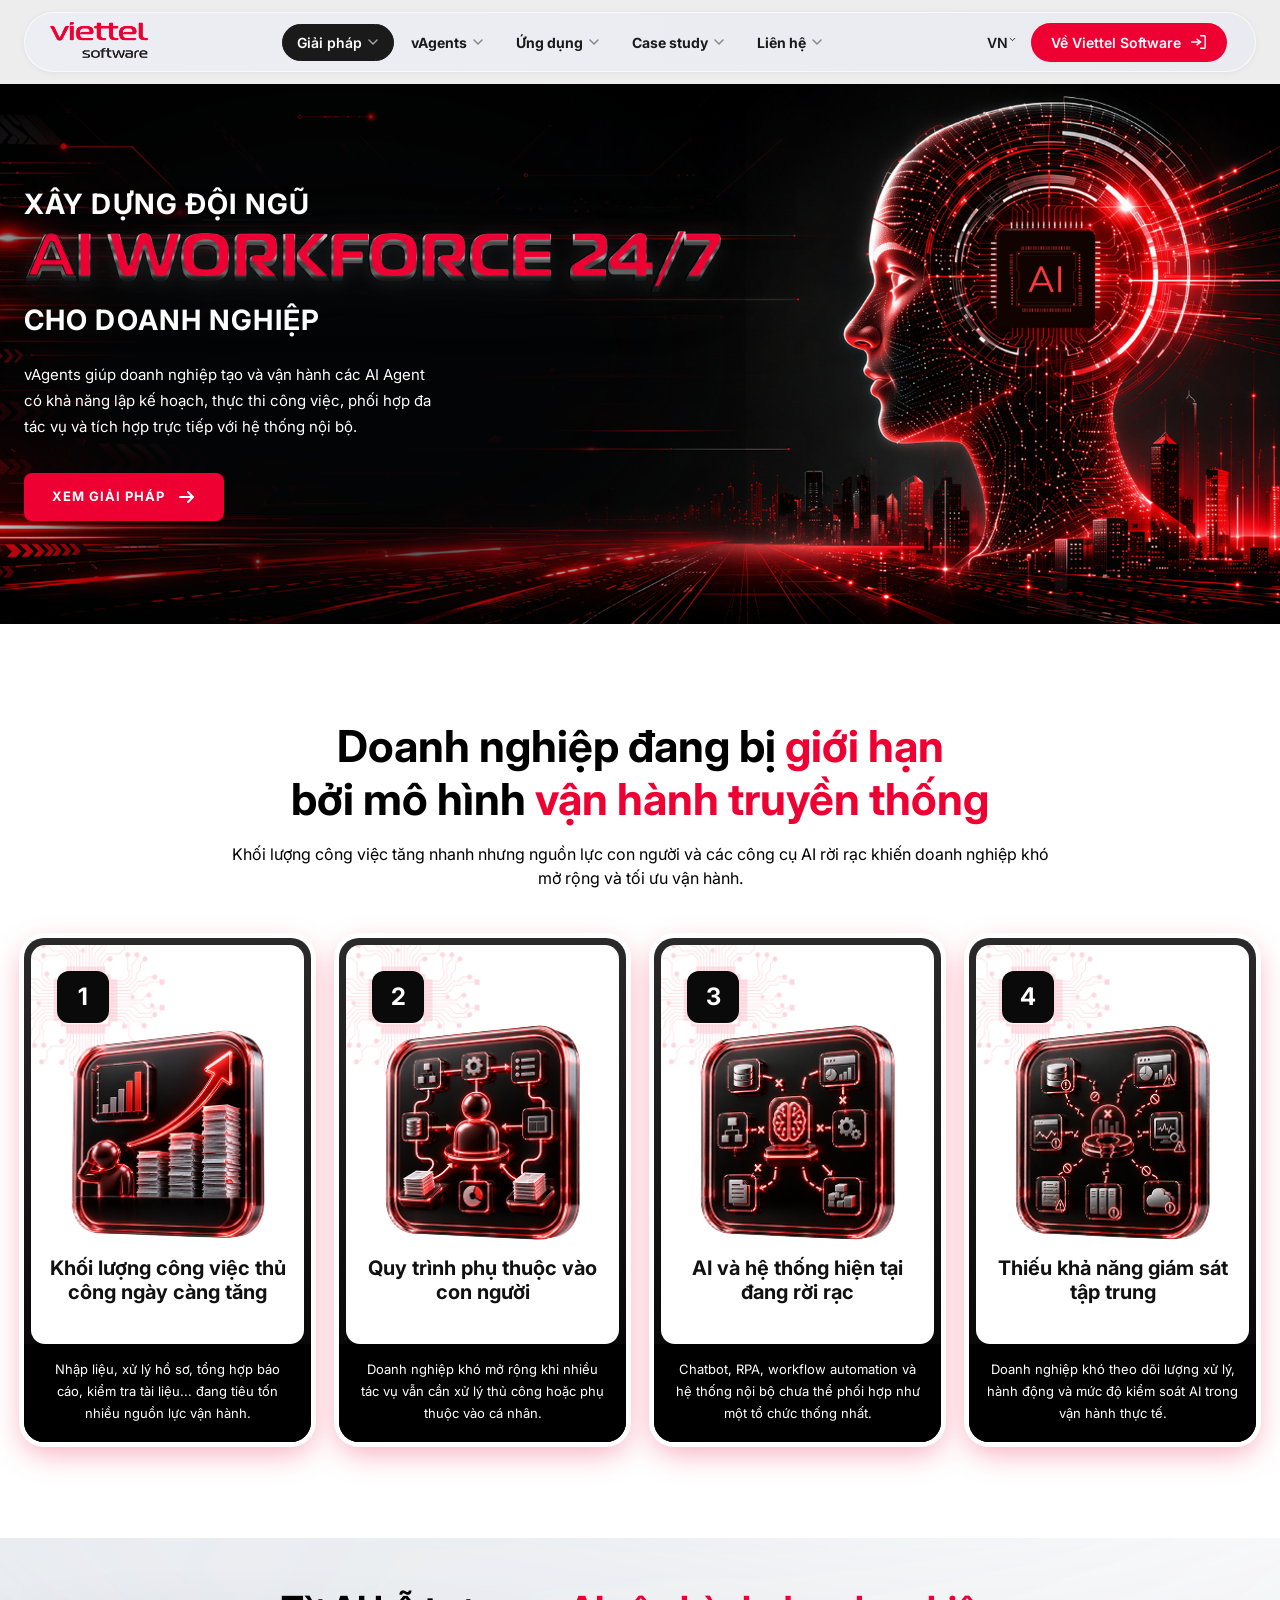
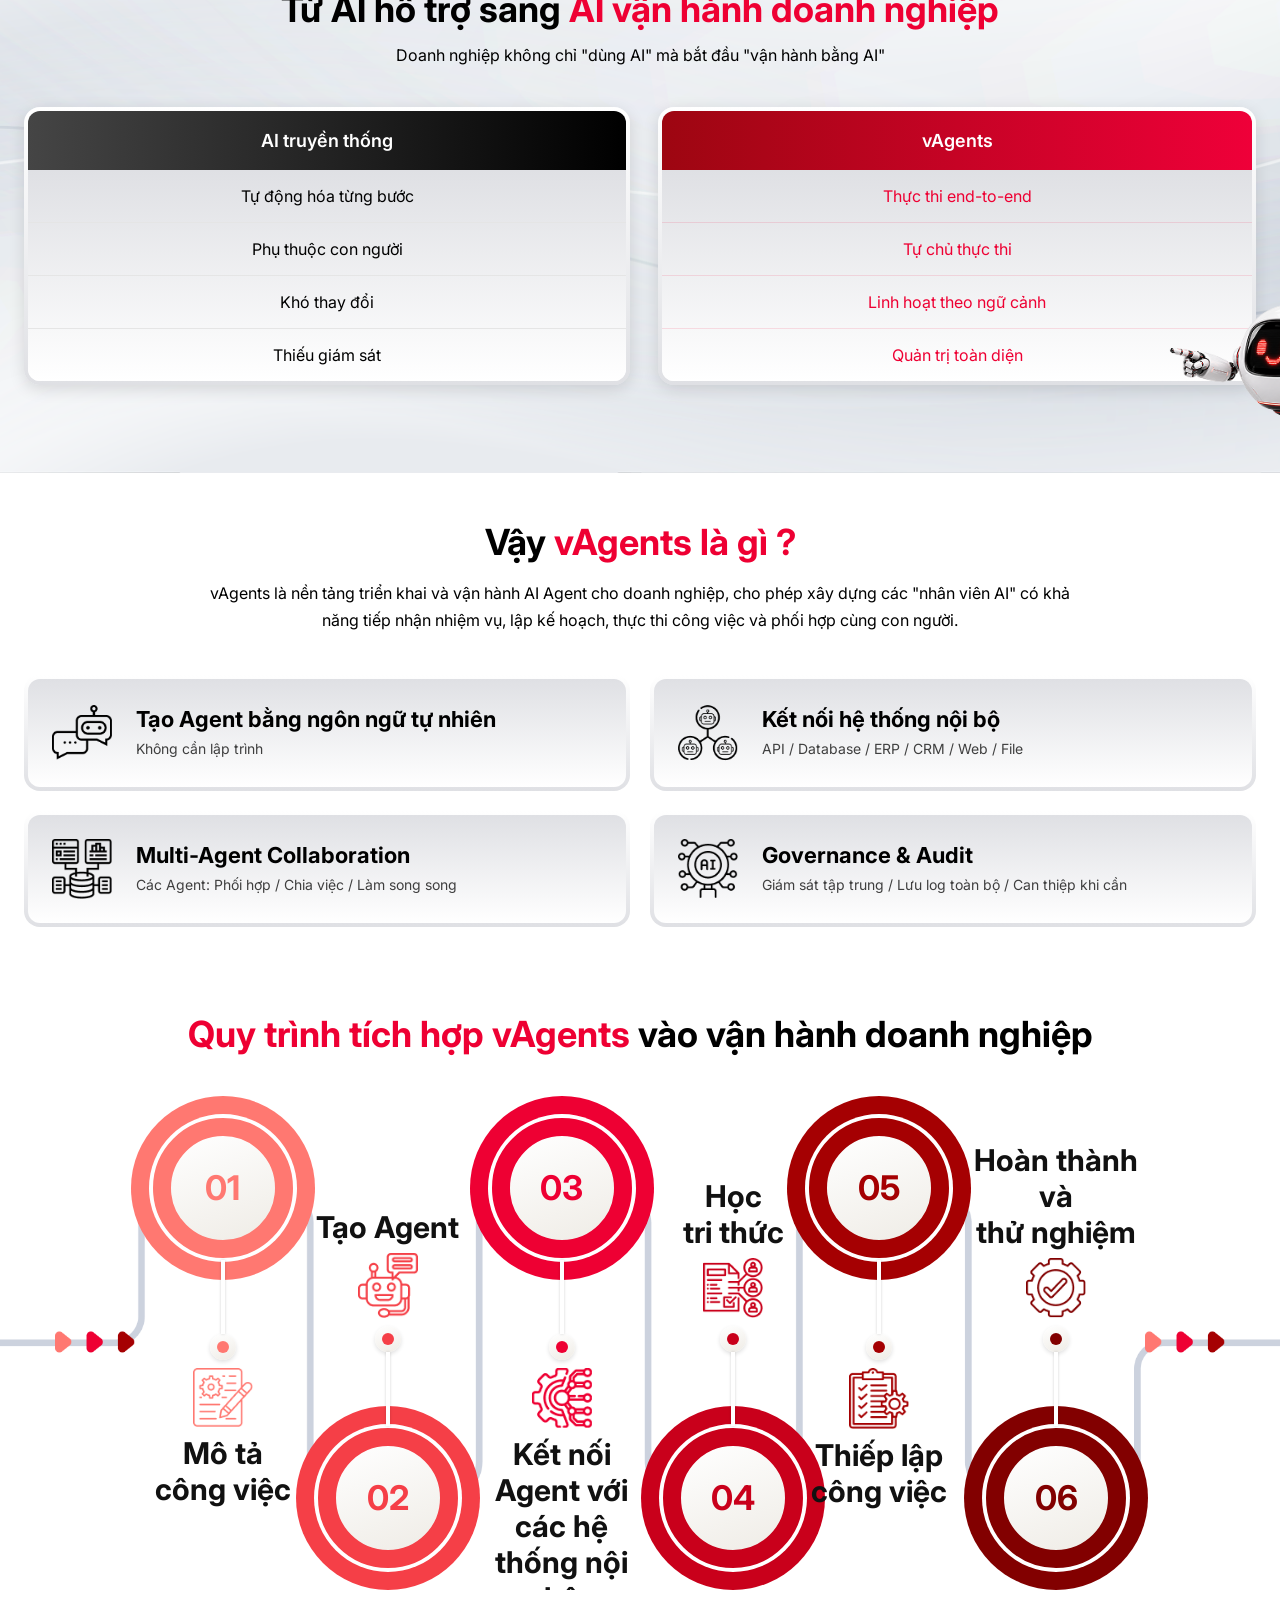
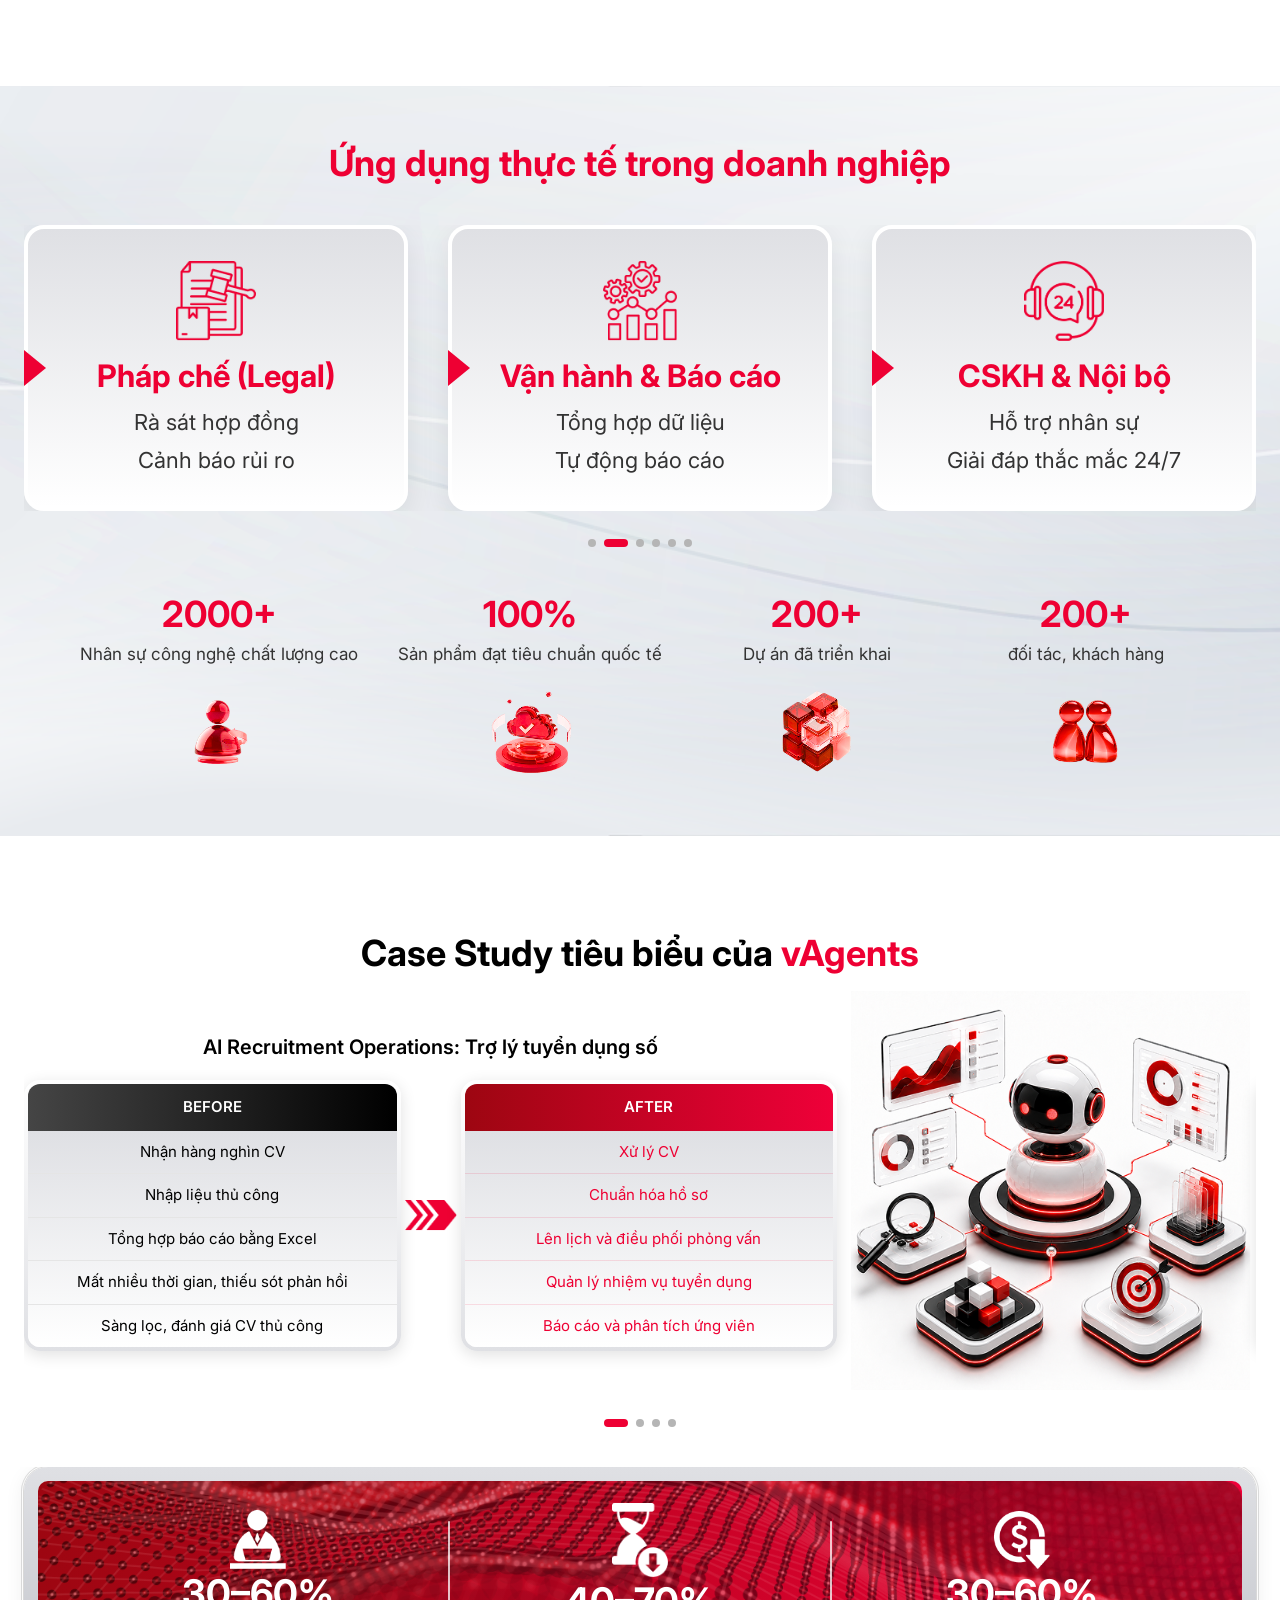
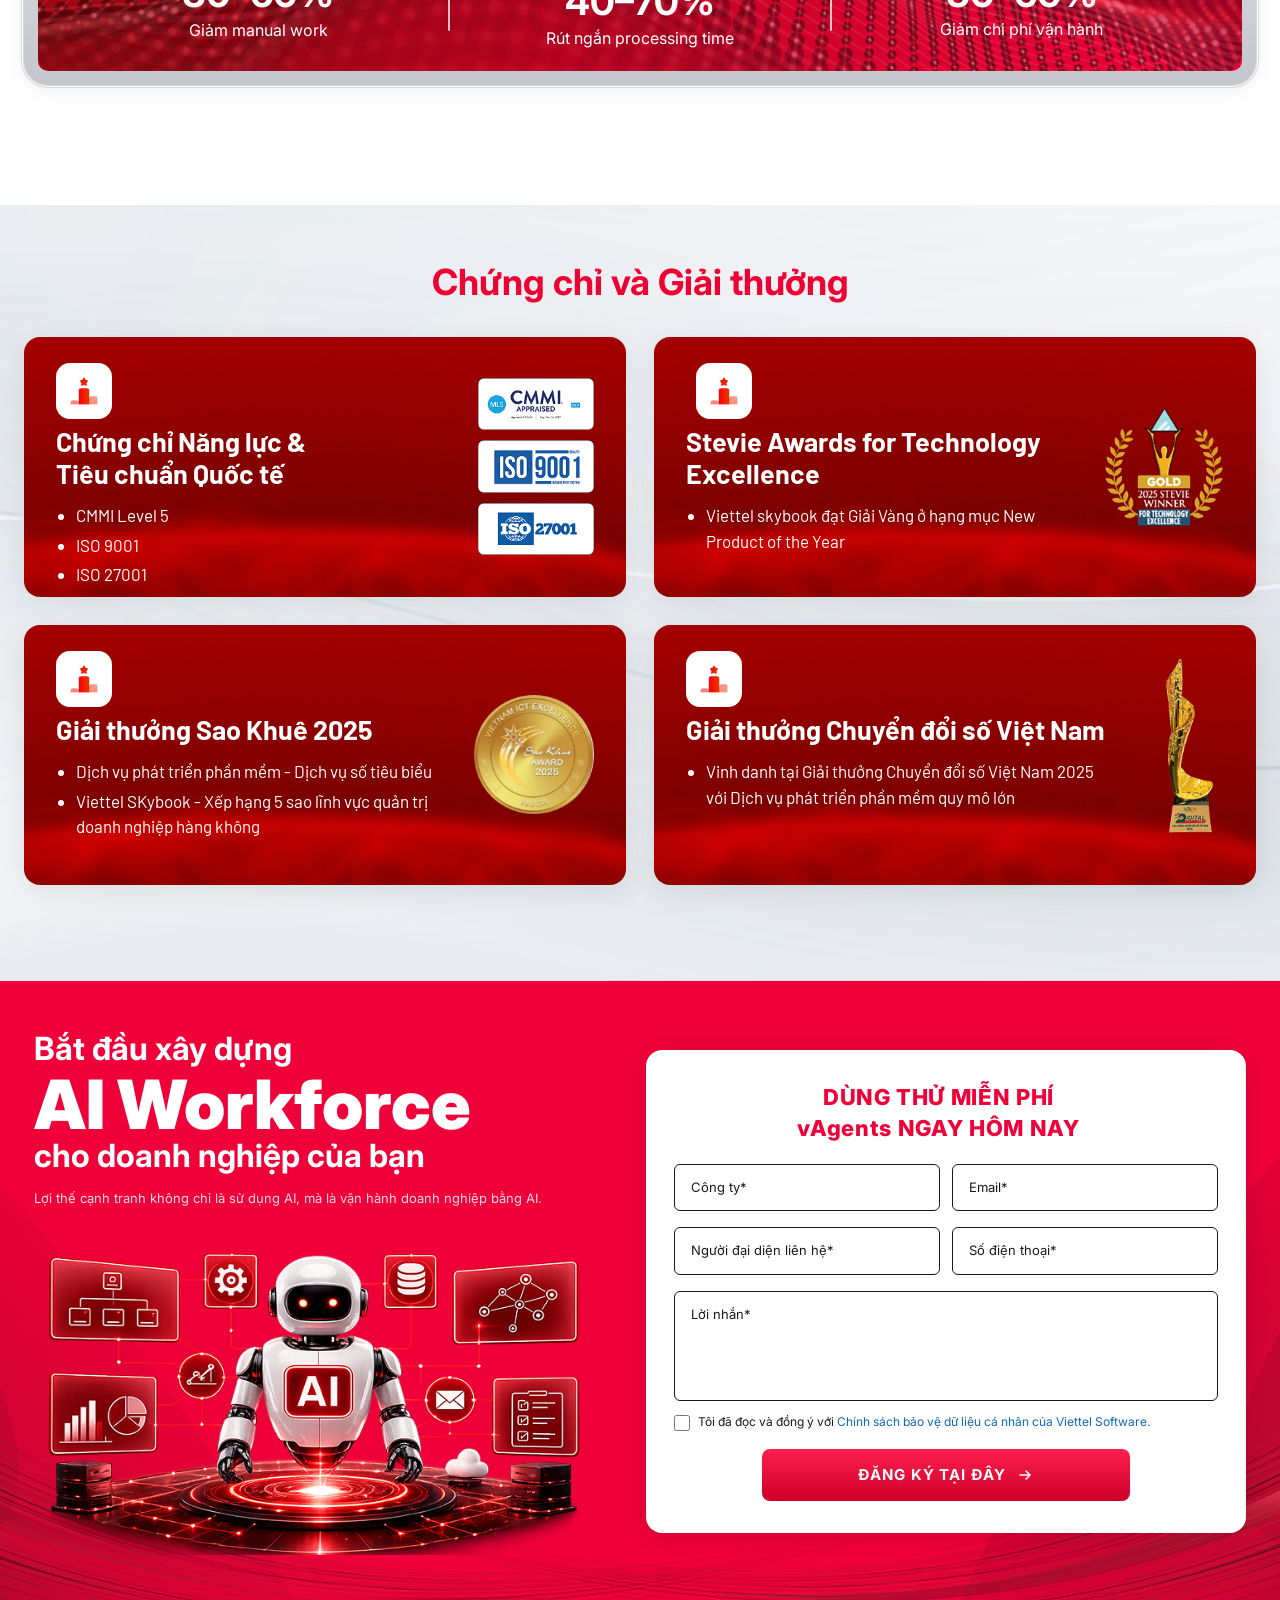
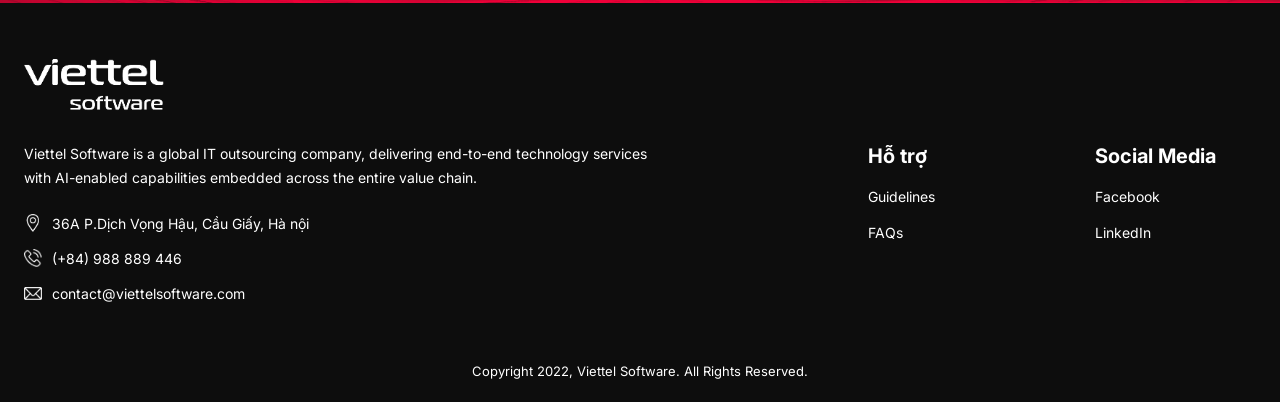
==== commit c074b3fb: "fixx" ====
--- a/index.html
+++ b/index.html
@@ -938,7 +938,7 @@
               <div class="form-consent">
                 <input type="checkbox" id="f-consent" name="consent" class="form-consent-check" required>
                 <label for="f-consent" class="form-consent-text">
-                  Tôi đã đọc và đồng ý với <a href="https://viettelsoftware.com/policy-privacy.html" class="form-consent-link" target="_blank" rel="noopener noreferrer">Chính sách bảo vệ dữ liệu cá nhân của Viettel Software và chấp thuận để Viettel Software xử lý dữ liệu cá nhân của tôi theo quy định của pháp luật về bảo vệ dữ liệu cá nhân.</a>
+                  Tôi đã đọc và đồng ý với <a href="https://viettelsoftware.com/policy-privacy.html" class="form-consent-link" target="_blank" rel="noopener noreferrer">Chính sách bảo vệ dữ liệu cá nhân của Viettel Software.</a>
                 </label>
               </div>
               <button type="submit" class="btn btn-primary form-submit">
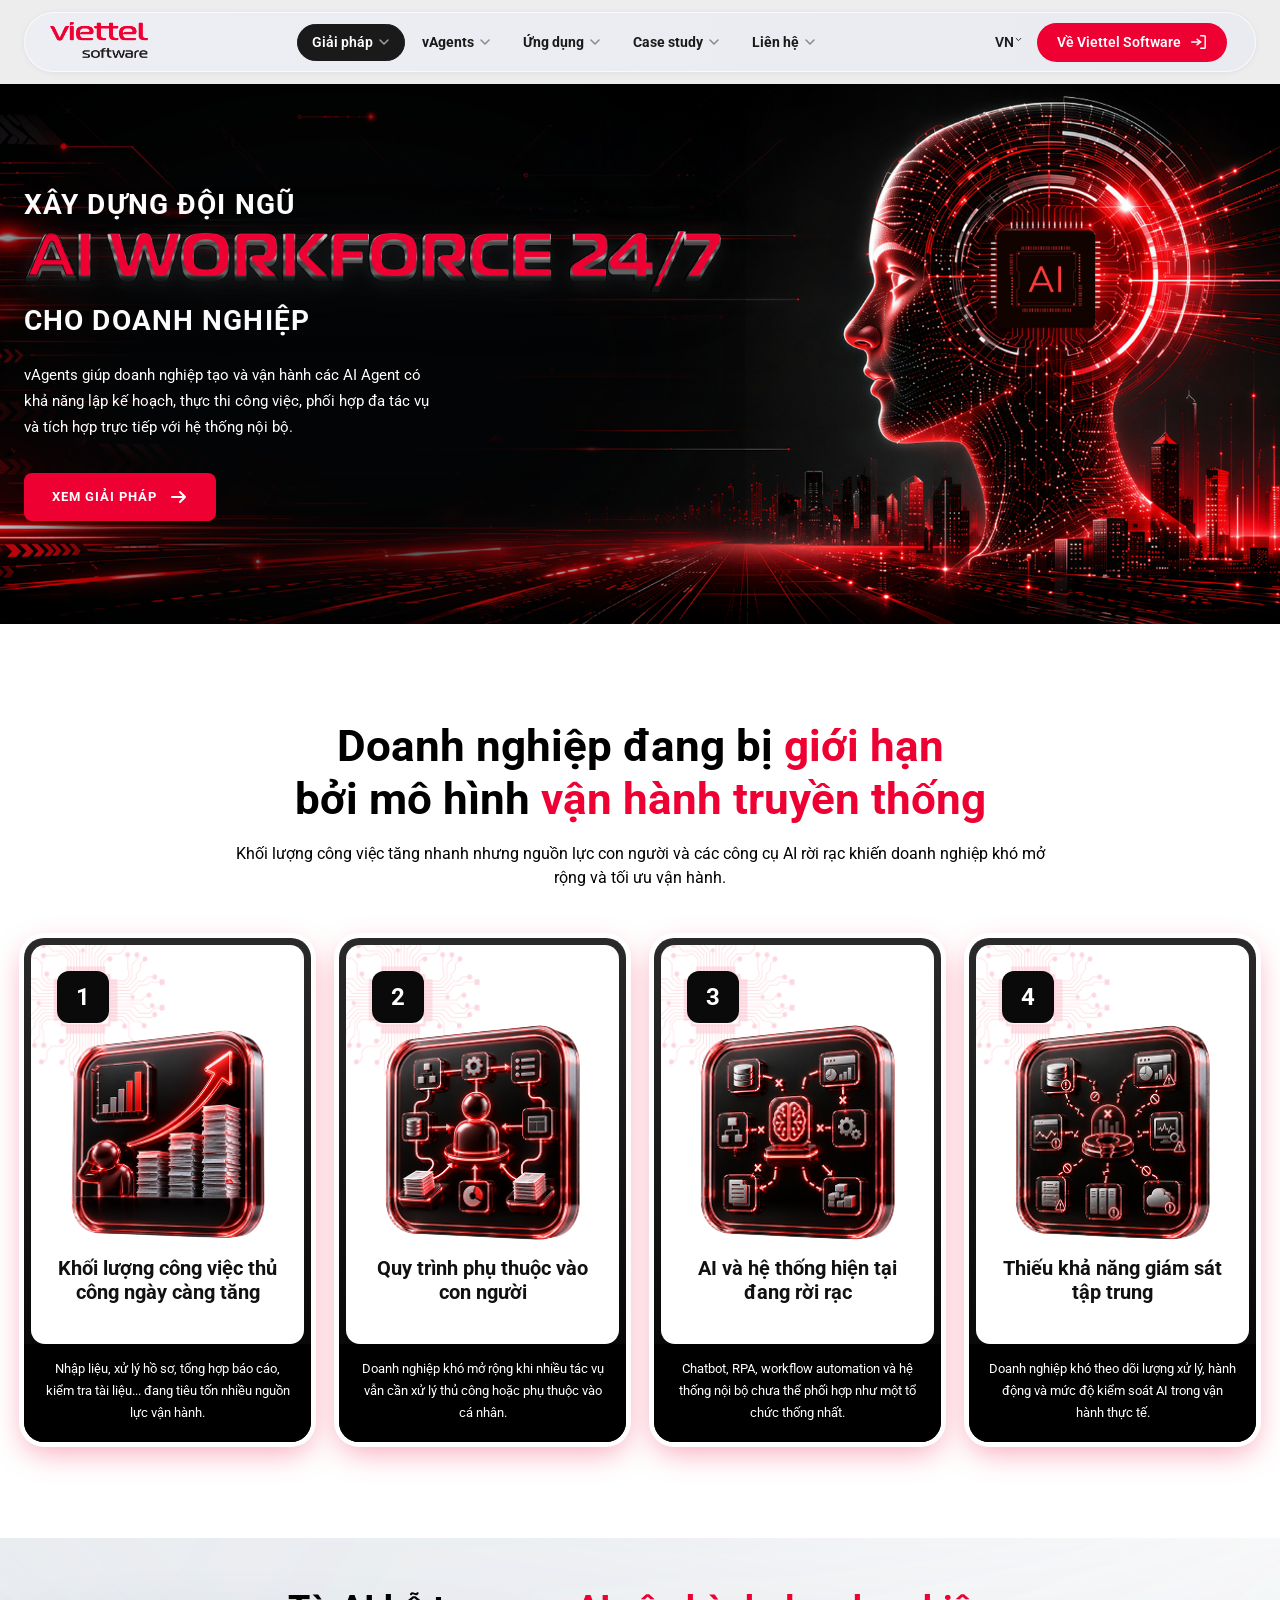
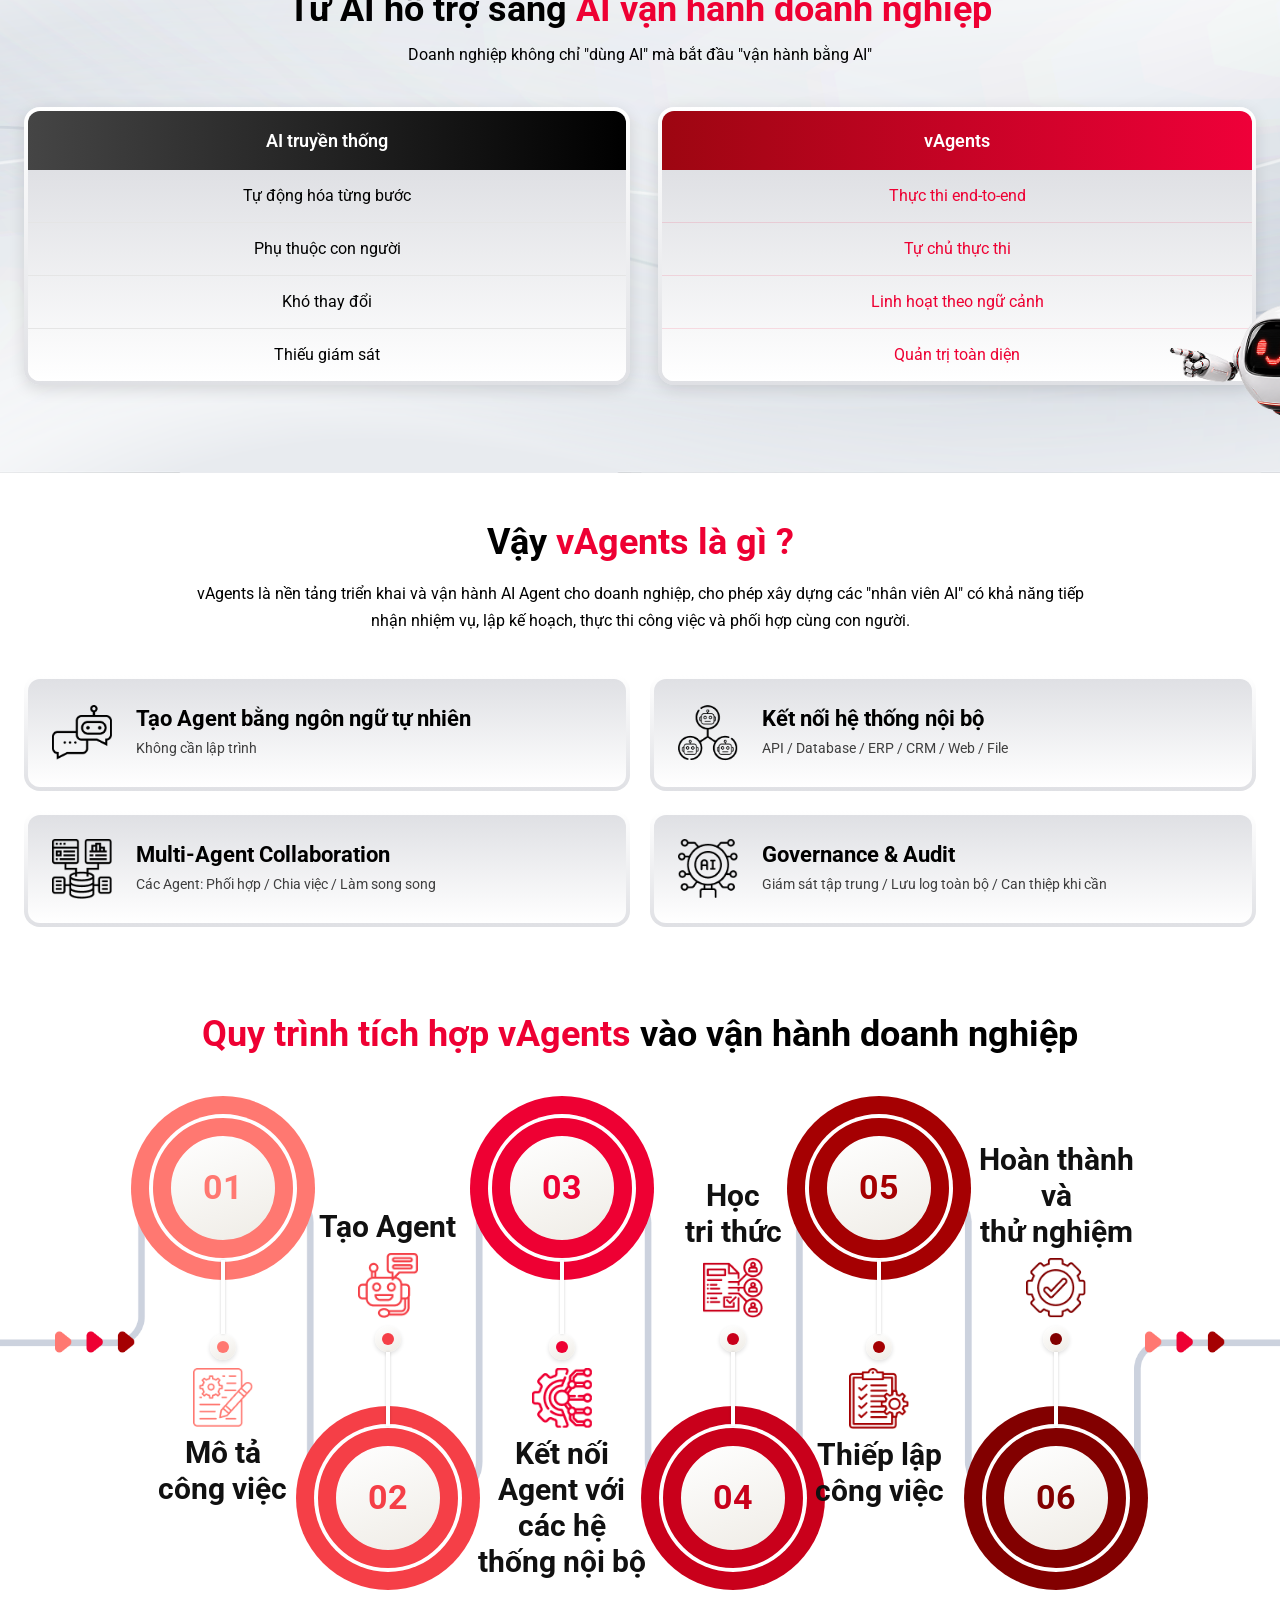
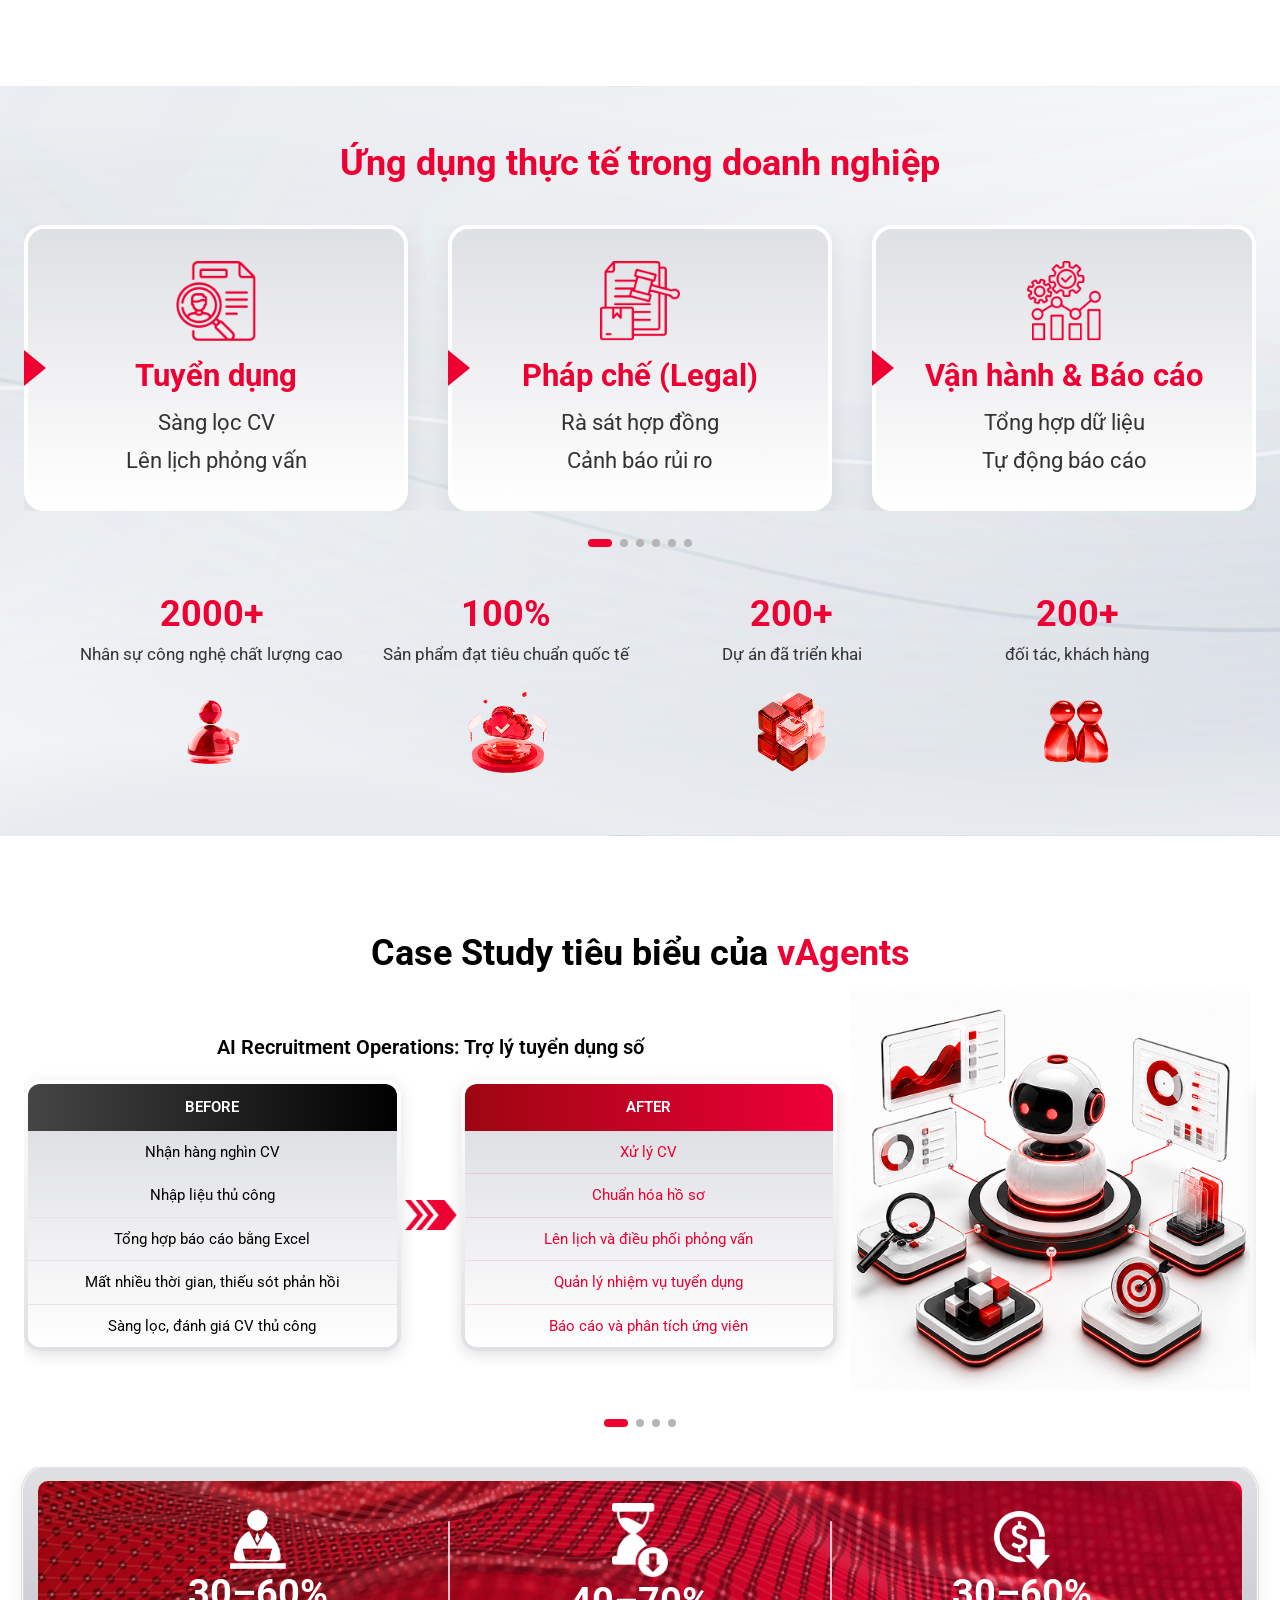
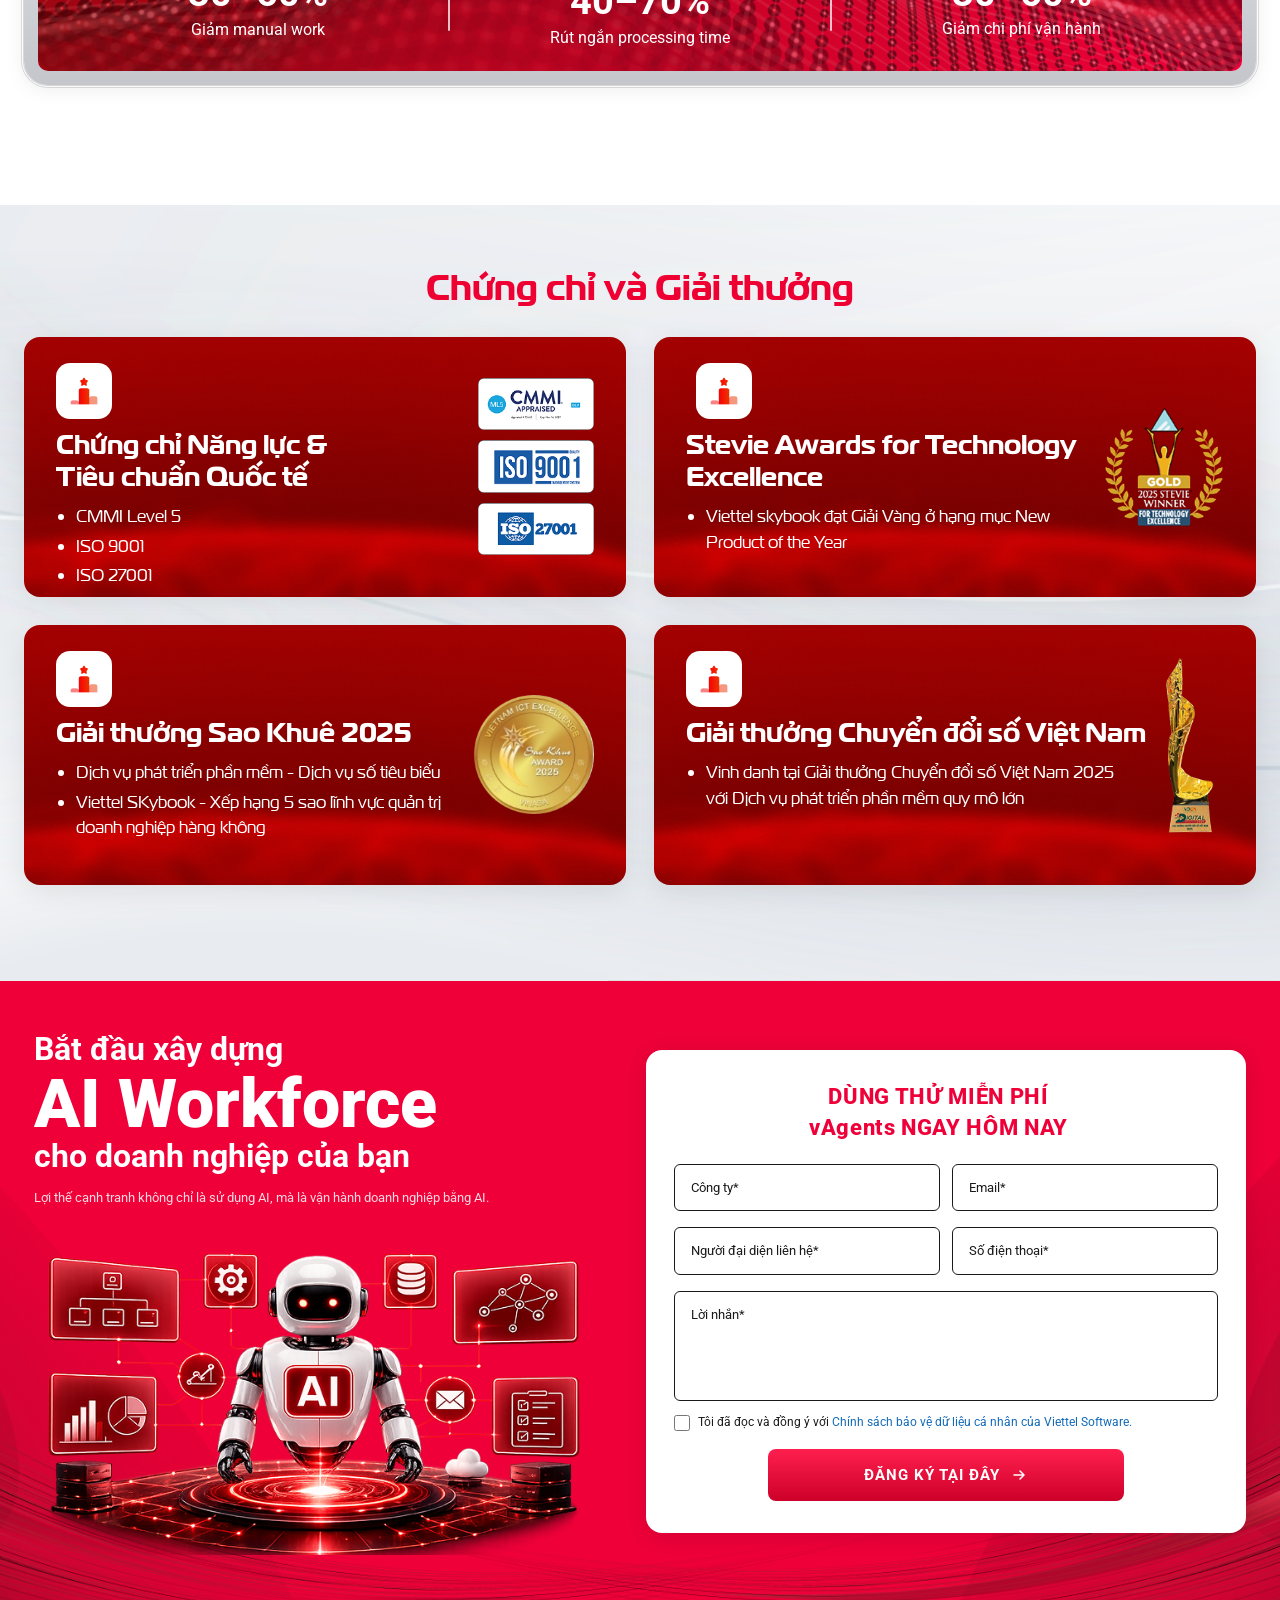
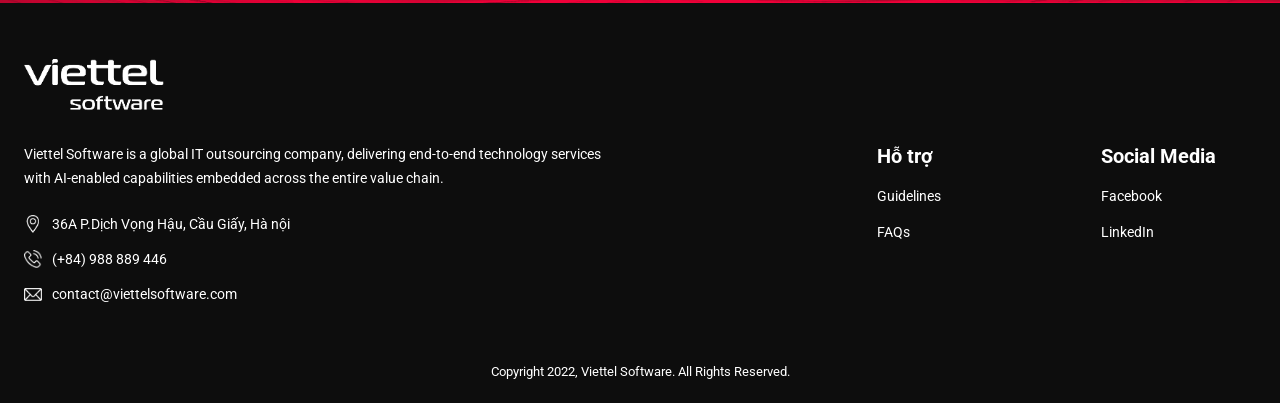
==== commit 2f959708: "font" ====
--- a/index.html
+++ b/index.html
@@ -9,12 +9,14 @@
   <meta property="og:type" content="website">
   <title>vAgents — AI Workforce cho Doanh Nghiệp | Viettel Software</title>
 
-  <!-- Google Fonts: Inter 400/500/600/700 -->
+  <!-- Google Fonts: Roboto 400/700/900 (dùng cho màn hình gửi form thành công).
+       Font tiêu đề (FS Magistral) và body (FS PFBeauSansPro) là webfont nội bộ,
+       khai báo @font-face trong css/style.css -->
   <link rel="preconnect" href="https://fonts.googleapis.com">
   <link rel="preconnect" href="https://fonts.gstatic.com" crossorigin>
-  <!-- display=optional: dùng font dự phòng nếu Inter chưa kịp tải, KHÔNG swap sau đó
+  <!-- display=optional: dùng font dự phòng nếu Roboto chưa kịp tải, KHÔNG swap sau đó
        → tránh reflow làm lệch vị trí khi mở link có #anchor (vd .../#giai-phap) -->
-  <link href="https://fonts.googleapis.com/css2?family=Barlow+Condensed:wght@400;600;700;800&family=Barlow:wght@400;500;700&family=Be+Vietnam+Pro:wght@400;600;700&family=Roboto:wght@400;700;900&family=Inter:wght@400;500;600;700&display=optional" rel="stylesheet">
+  <link href="https://fonts.googleapis.com/css2?family=Roboto:wght@400;700;900&display=optional" rel="stylesheet">
 
   <link rel="stylesheet" href="css/reset.css?v=2">
   <link rel="stylesheet" href="css/style.css?v=100">
--- a/css/style.css
+++ b/css/style.css
@@ -38,20 +38,15 @@
   font-display: swap;
   src: url('font-viettel/FS Magistral-ExtraBold.ttf') format('truetype');
 }
-/* ===== Fonts: FS PFBeauSansPro ===== */
-@font-face {
-  font-family: 'FS PFBeauSansPro';
-  font-style: normal;
-  font-weight: 300;
-  font-display: swap;
-  src: url('font-viettel/FS PFBeauSansPro-Light.ttf') format('truetype');
-}
-@font-face {
-  font-family: 'FS PFBeauSansPro';
-  font-style: normal;
-  font-weight: 700;
-  font-display: swap;
-  src: url('font-viettel/FS PFBeauSansPro-Bold.ttf') format('truetype');
+
+/* ===== Riêng section Chứng chỉ & Giải thưởng giữ FS Magistral =====
+   (toàn bộ phần còn lại của trang dùng Roboto qua --font / --font-heading) */
+.cert-section,
+.cert-section h1, .cert-section h2, .cert-section h3, .cert-section h4,
+.cert-section .section-title,
+.cert-section .cert-card-title,
+.cert-section .cert-card-list li {
+  font-family: 'FS Magistral', 'Noto Sans JP', sans-serif;
 }
 
 /* ===== 00. Header / Nav ===== */
@@ -1922,7 +1917,6 @@
 }
 
 .cert-card-title {
-  font-family: 'Barlow', var(--font);
   font-size: 27px;
   font-weight: var(--weight-bold);
   line-height: 1.2;
@@ -1938,7 +1932,6 @@
 }
 
 .cert-card-list li {
-  font-family: 'Barlow', var(--font);
   font-size: 17px;
   font-weight: var(--weight-regular);
   line-height: 1.5;
@@ -2088,6 +2081,7 @@
 }
 
 .cta-form-title {
+  font-family: var(--font-heading);
   font-size: 18px;
   font-weight: 800;
   color: #EF0039;
@@ -2504,20 +2498,3 @@
     line-height: 1.5;
   }
 }
-
-
-/* =====================================================
-   OVERRIDE RIÊNG BẢN TIẾNG NHẬT — html[lang="ja"]
-   KHÔNG ảnh hưởng index.html (chỉ áp dụng khi lang="ja").
-   Một số tiêu đề dùng FS Magistral theo thiết kế.
-   LƯU Ý: FS Magistral KHÔNG có glyph kanji/kana → chữ Nhật vẫn rơi xuống
-   'Noto Sans JP'; FS Magistral chỉ tác động lên ký tự Latin (AI, vAgents,
-   số, 24/7...) trong các vùng này.
-===================================================== */
-html[lang="ja"] .hero-title,
-html[lang="ja"] .pain-title-accent,
-html[lang="ja"] .transform-title,
-html[lang="ja"] .features-title {
-  font-family: 'FS Magistral', 'Noto Sans JP', sans-serif;
-}
-
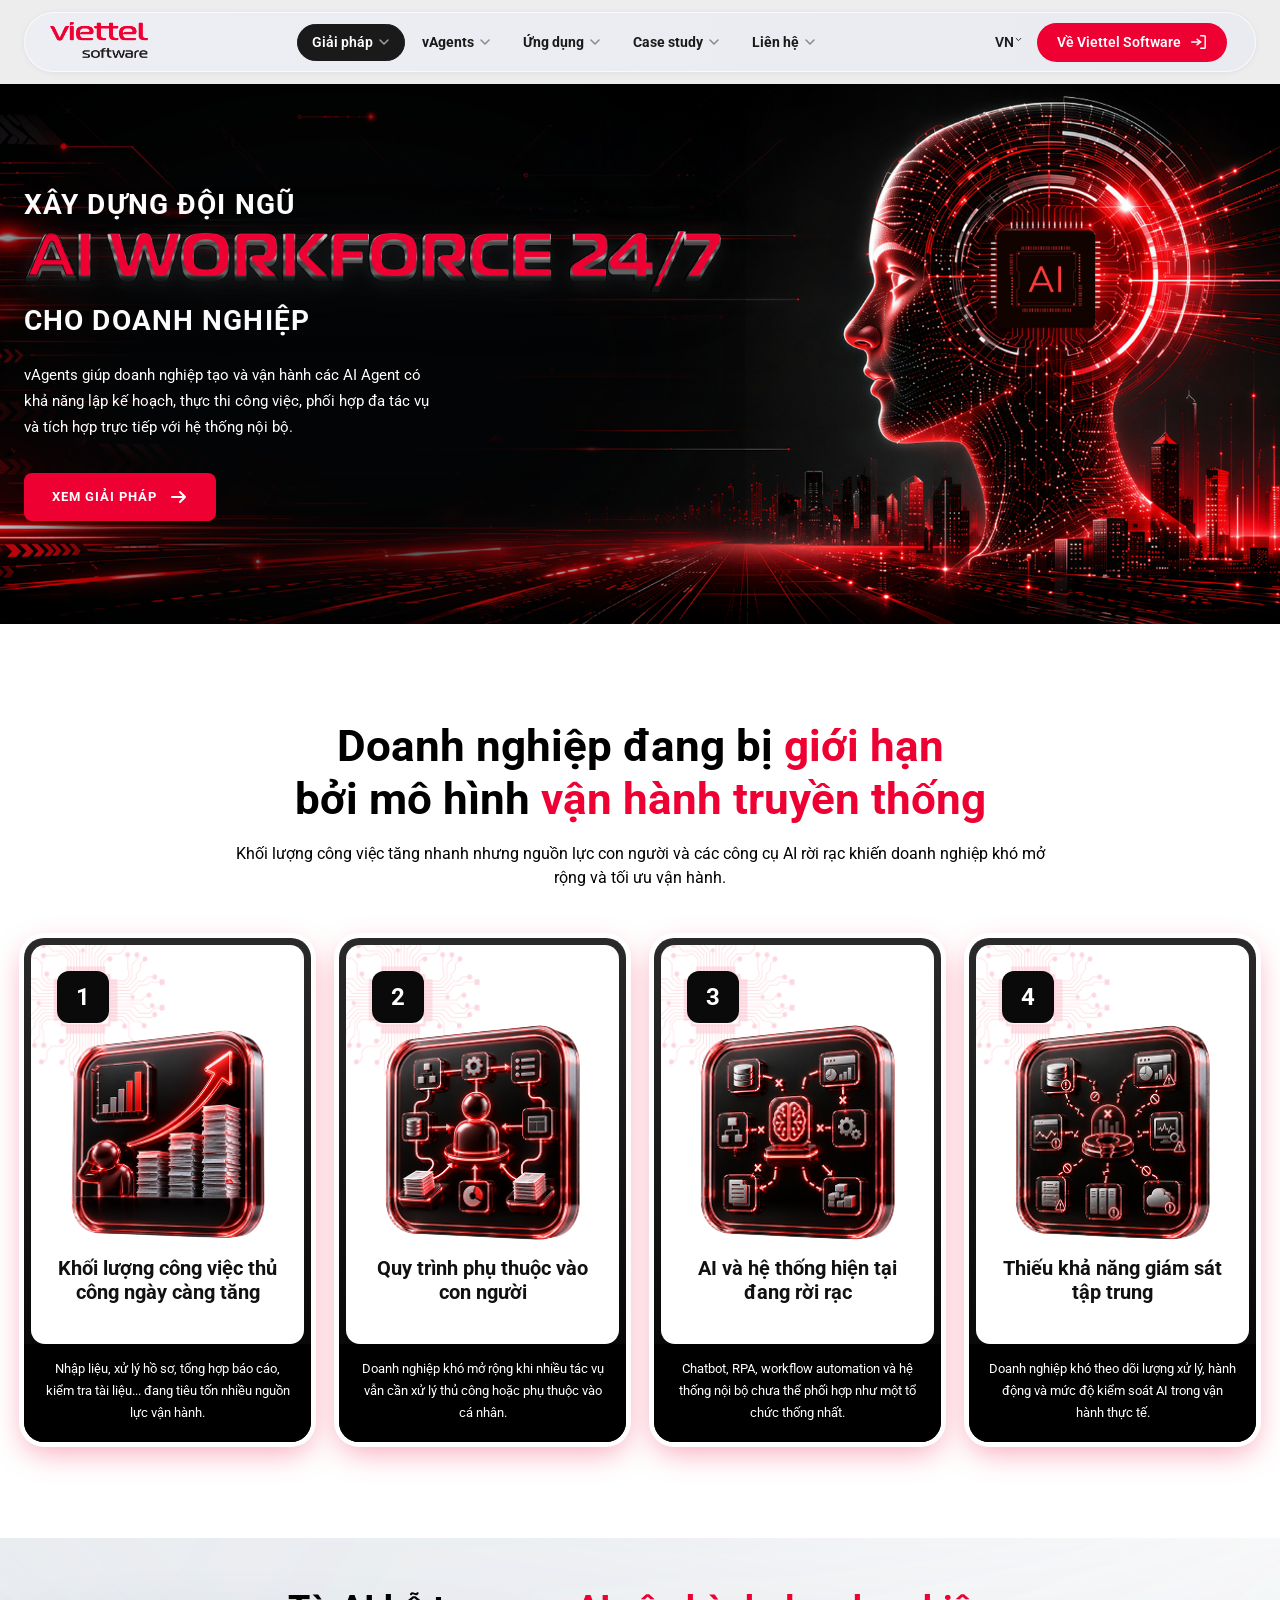
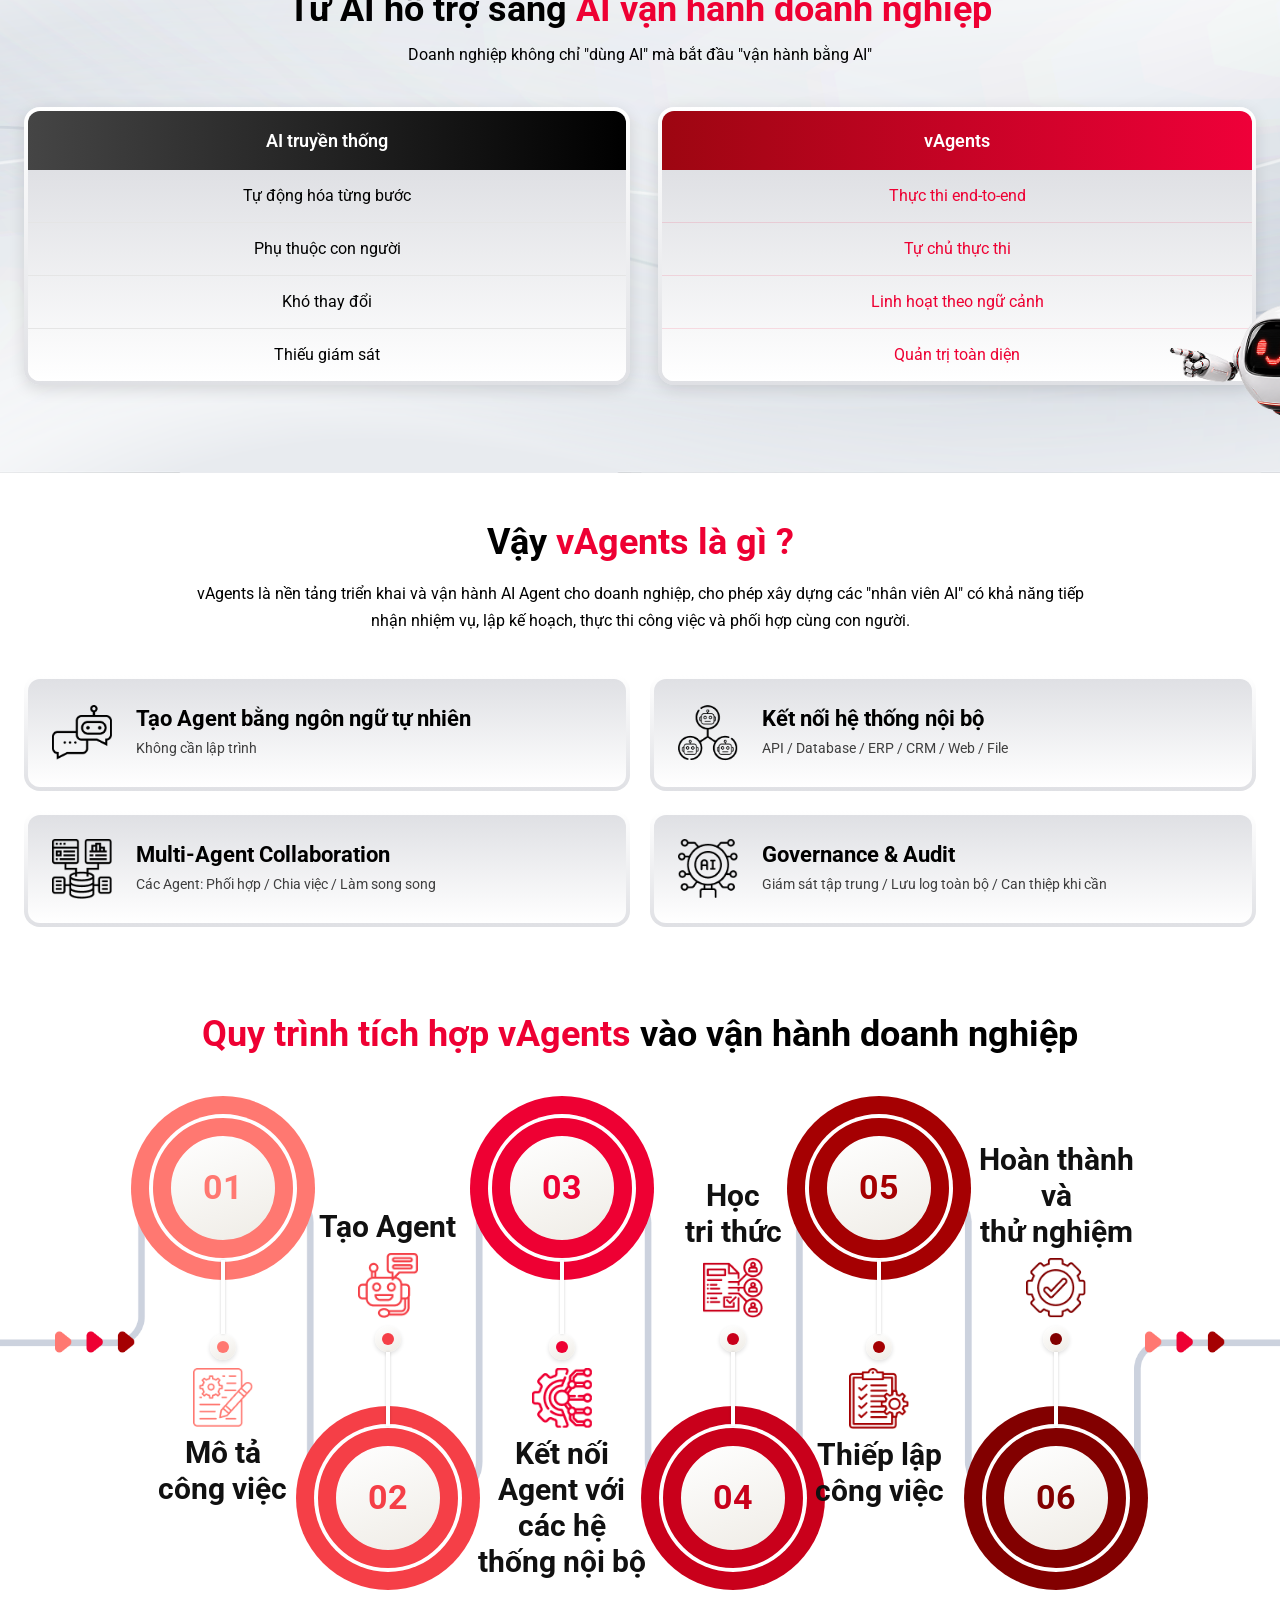
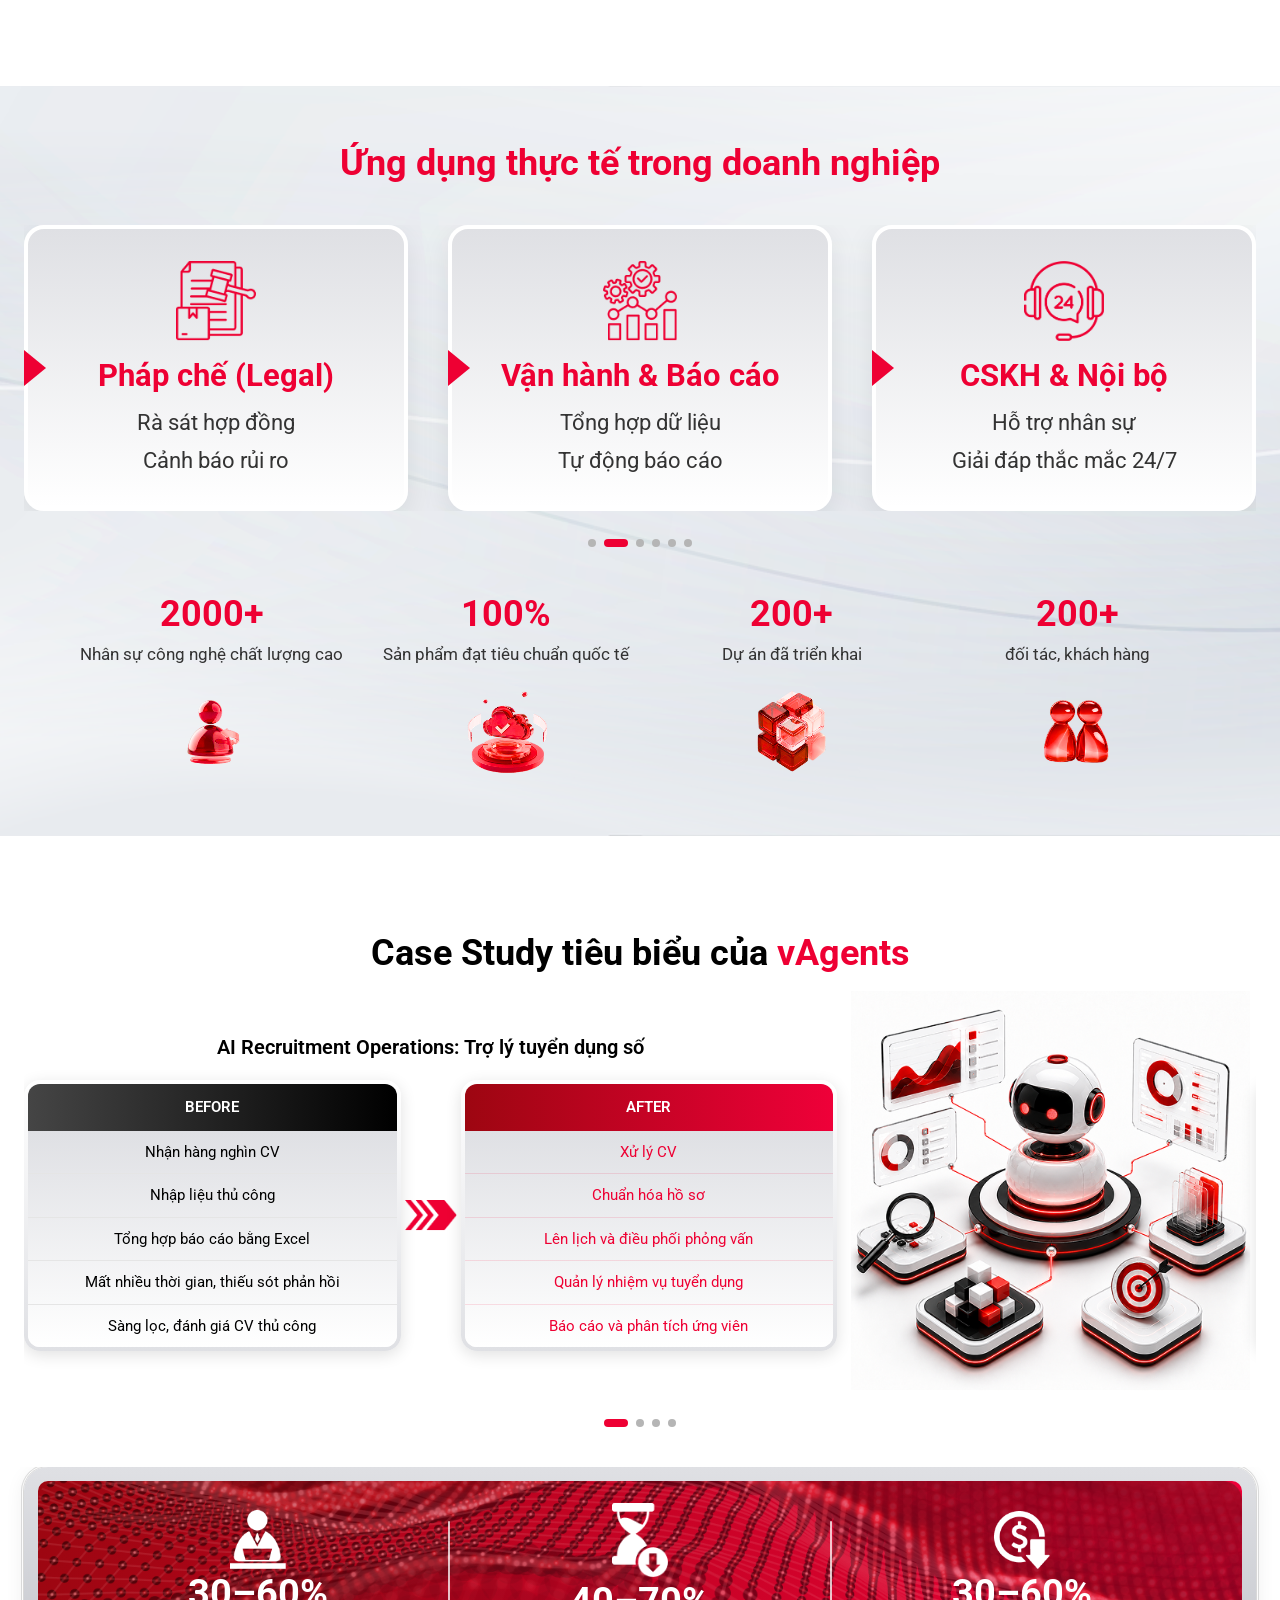
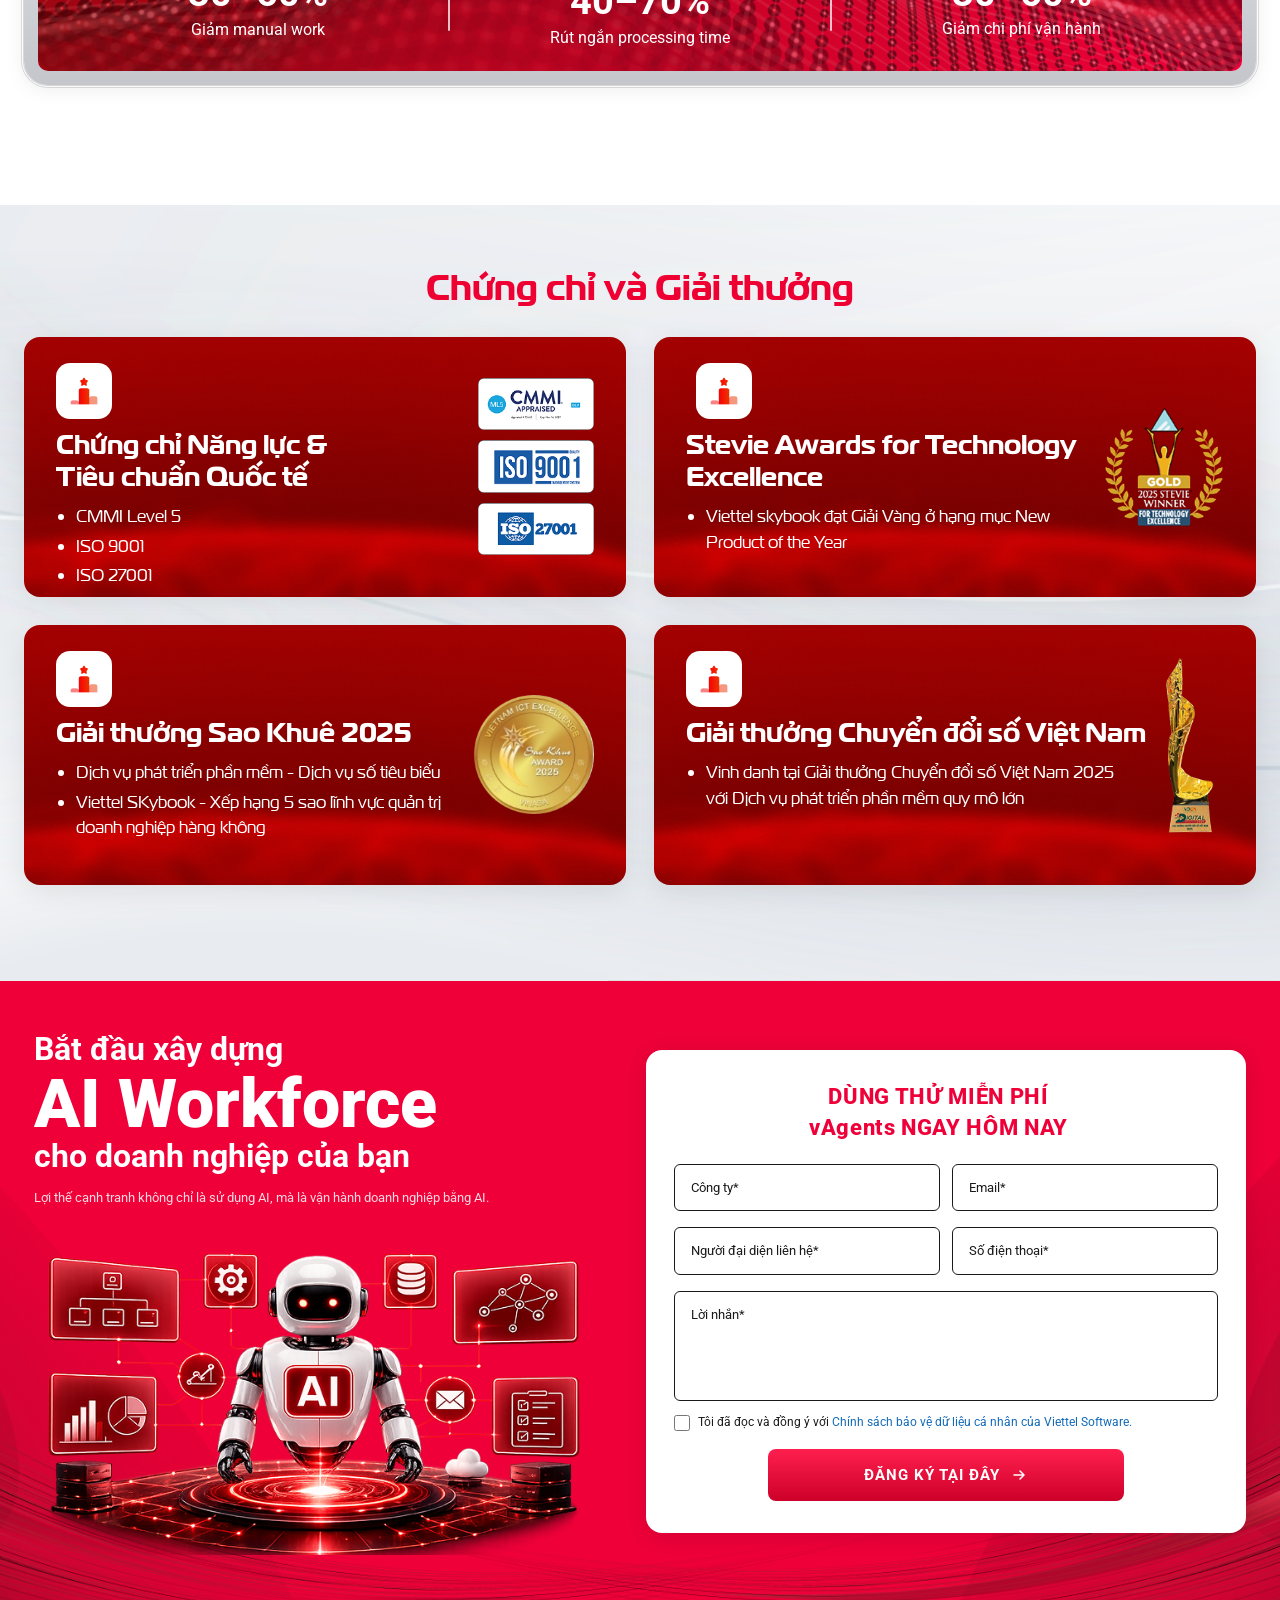
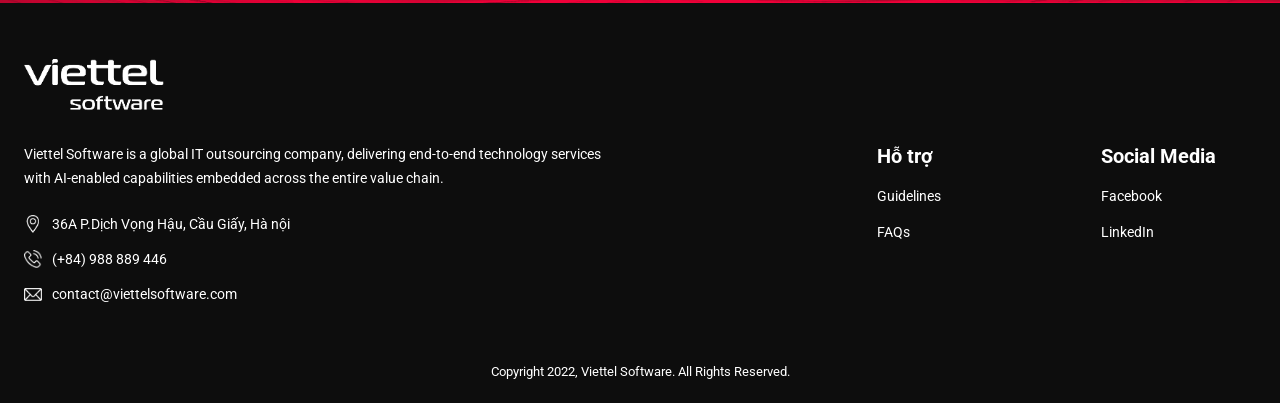
==== commit e9b604a8: "fix" ====
--- a/index.html
+++ b/index.html
@@ -9,14 +9,14 @@
   <meta property="og:type" content="website">
   <title>vAgents — AI Workforce cho Doanh Nghiệp | Viettel Software</title>
 
-  <!-- Google Fonts: Roboto 400/700/900 (dùng cho màn hình gửi form thành công).
-       Font tiêu đề (FS Magistral) và body (FS PFBeauSansPro) là webfont nội bộ,
+  <!-- Google Fonts: Roboto 400/700/900 (font chính toàn trang).
+       Riêng section Chứng chỉ dùng FS Magistral — webfont nội bộ,
        khai báo @font-face trong css/style.css -->
   <link rel="preconnect" href="https://fonts.googleapis.com">
   <link rel="preconnect" href="https://fonts.gstatic.com" crossorigin>
-  <!-- display=optional: dùng font dự phòng nếu Roboto chưa kịp tải, KHÔNG swap sau đó
-       → tránh reflow làm lệch vị trí khi mở link có #anchor (vd .../#giai-phap) -->
-  <link href="https://fonts.googleapis.com/css2?family=Roboto:wght@400;700;900&display=optional" rel="stylesheet">
+  <!-- display=swap: hiện font dự phòng trong lúc tải rồi swap sang Roboto khi xong
+       (bắt buộc dùng swap để glyph tiếng Việt luôn dùng đúng Roboto, tránh lỗi font) -->
+  <link href="https://fonts.googleapis.com/css2?family=Roboto:wght@400;500;700;900&display=swap" rel="stylesheet">
 
   <link rel="stylesheet" href="css/reset.css?v=2">
   <link rel="stylesheet" href="css/style.css?v=100">
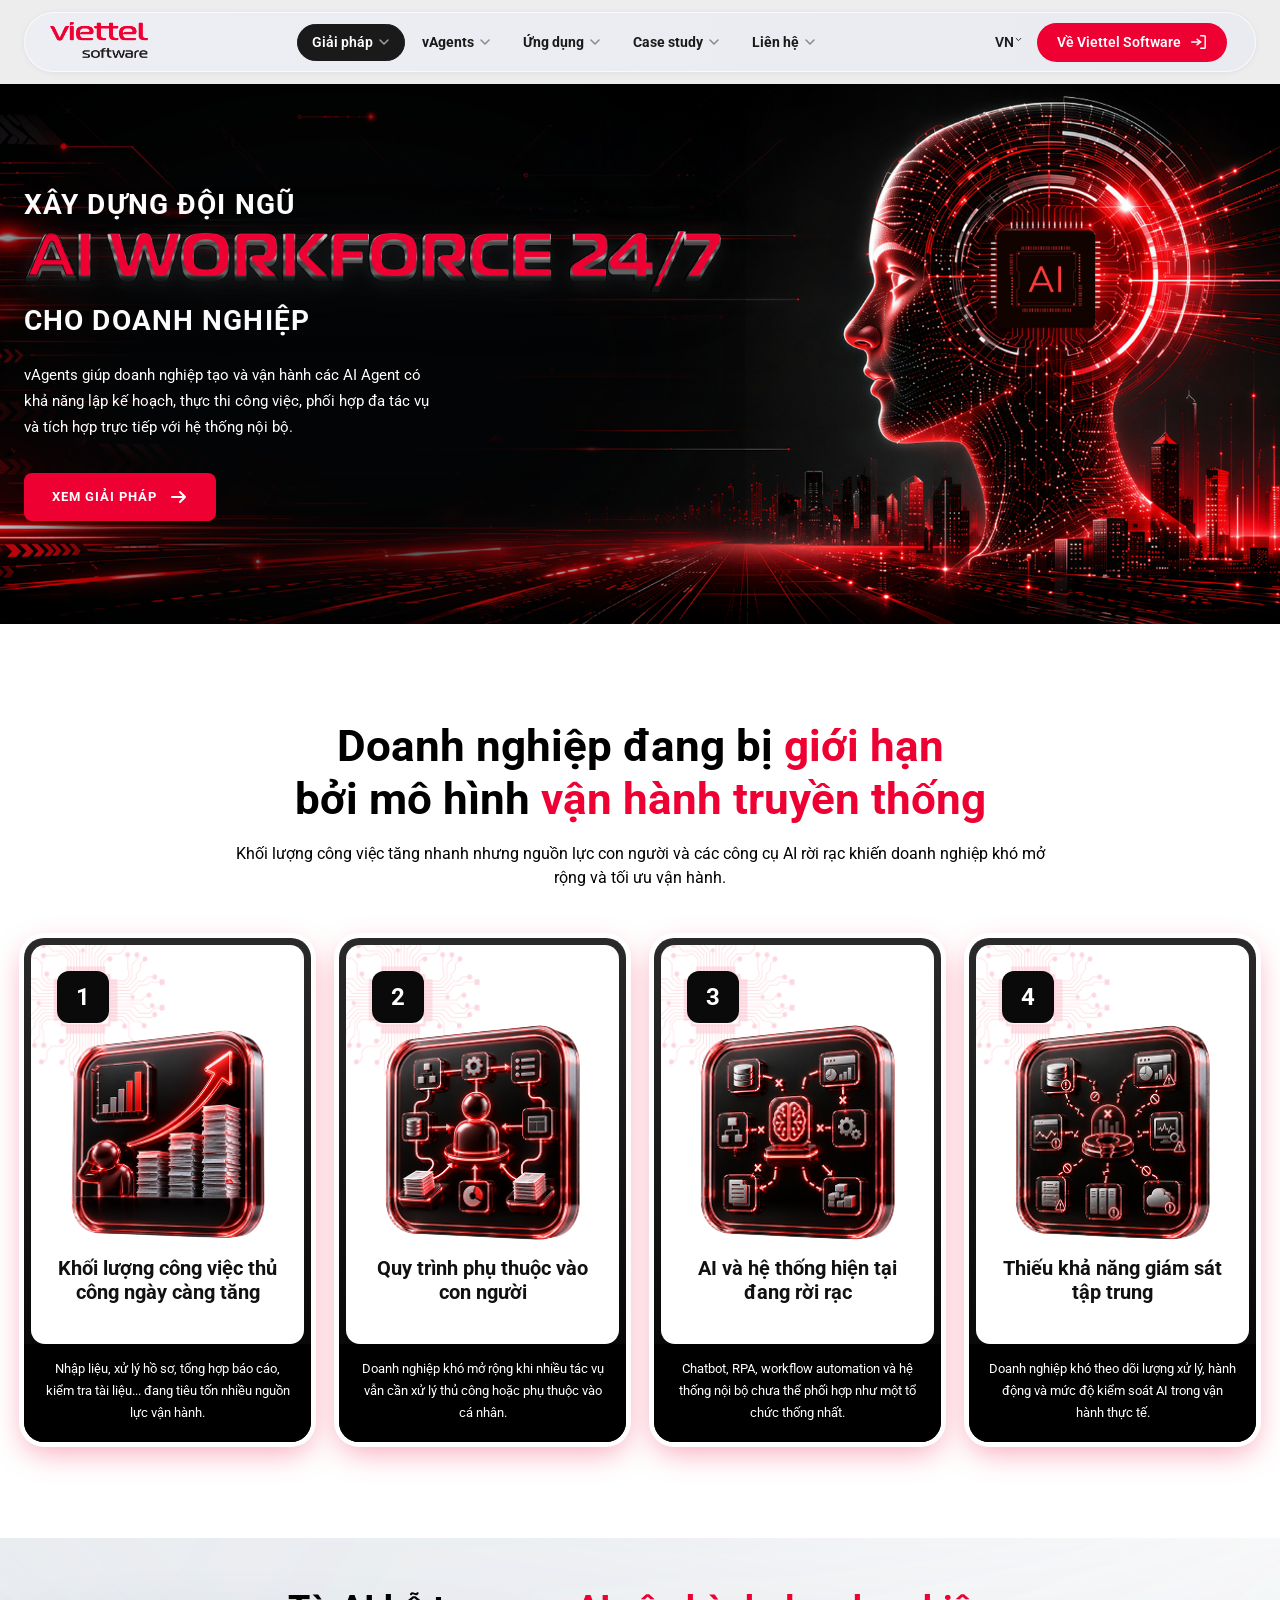
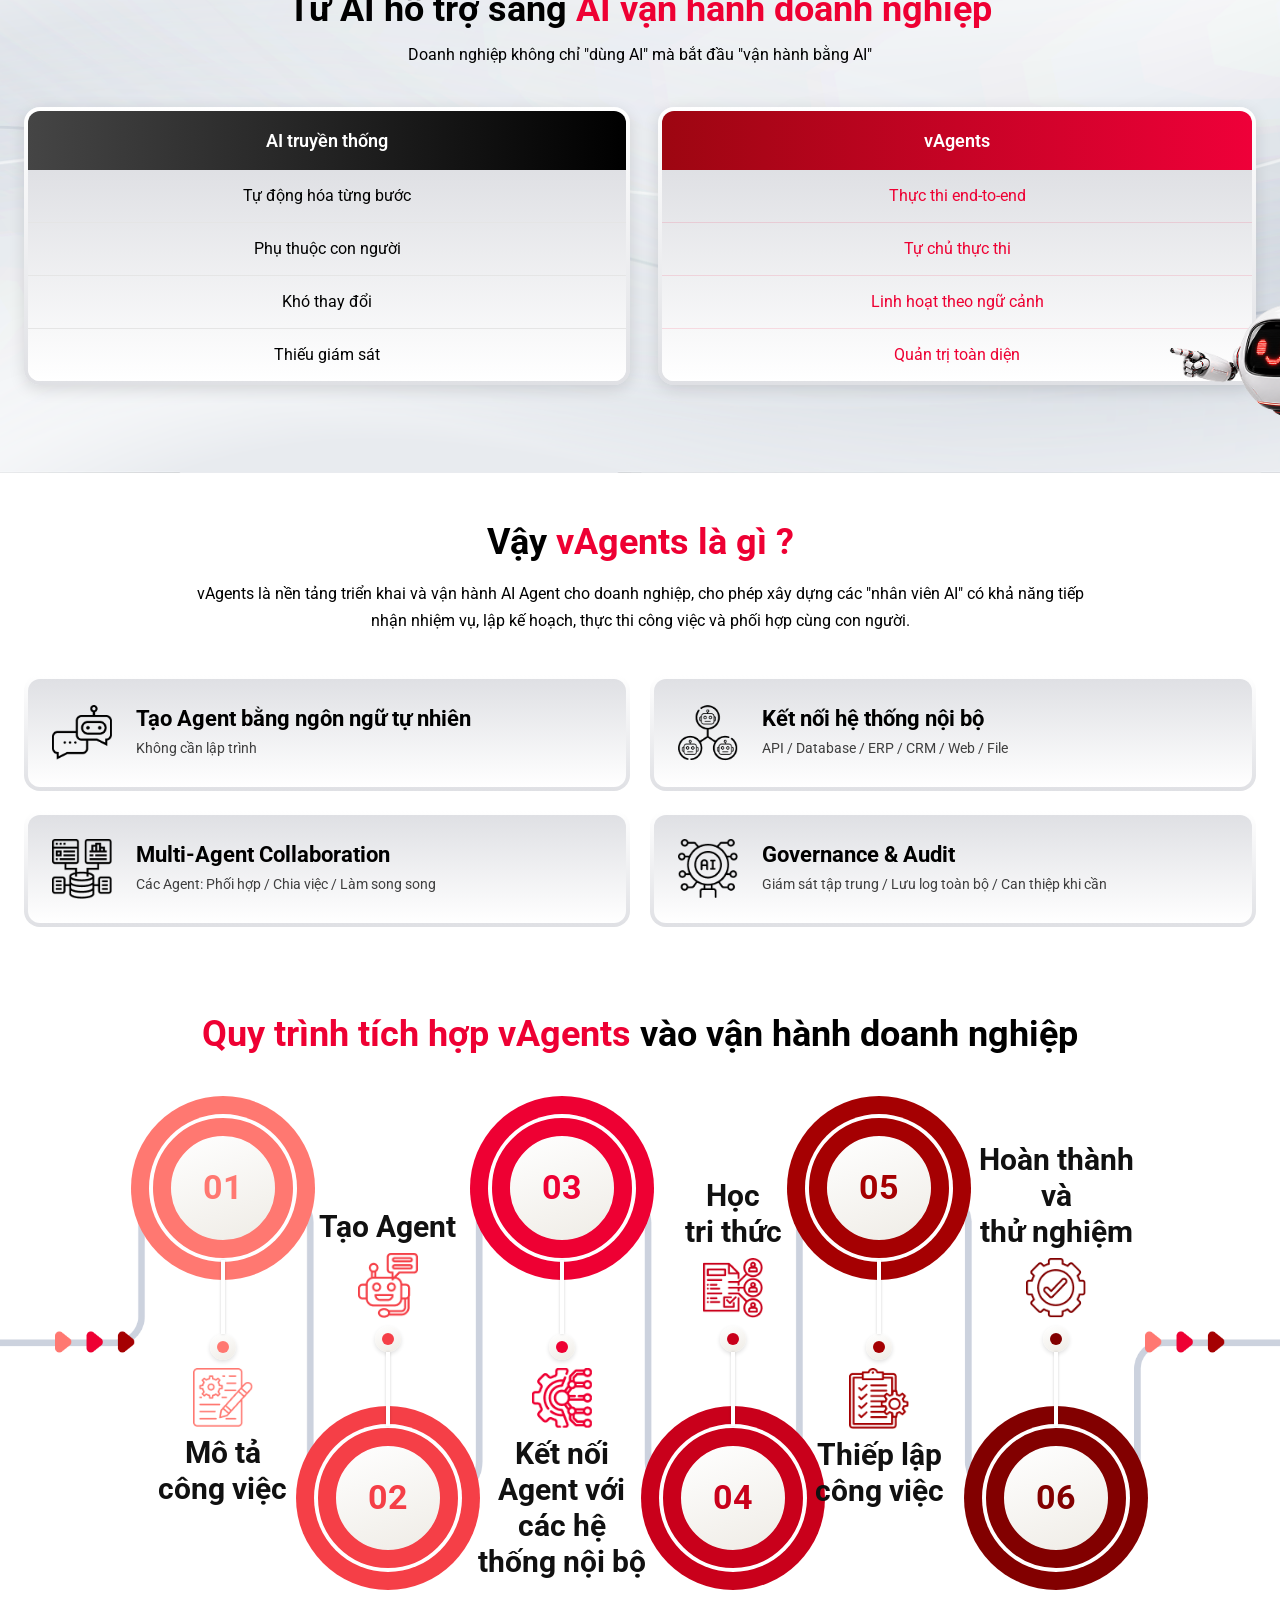
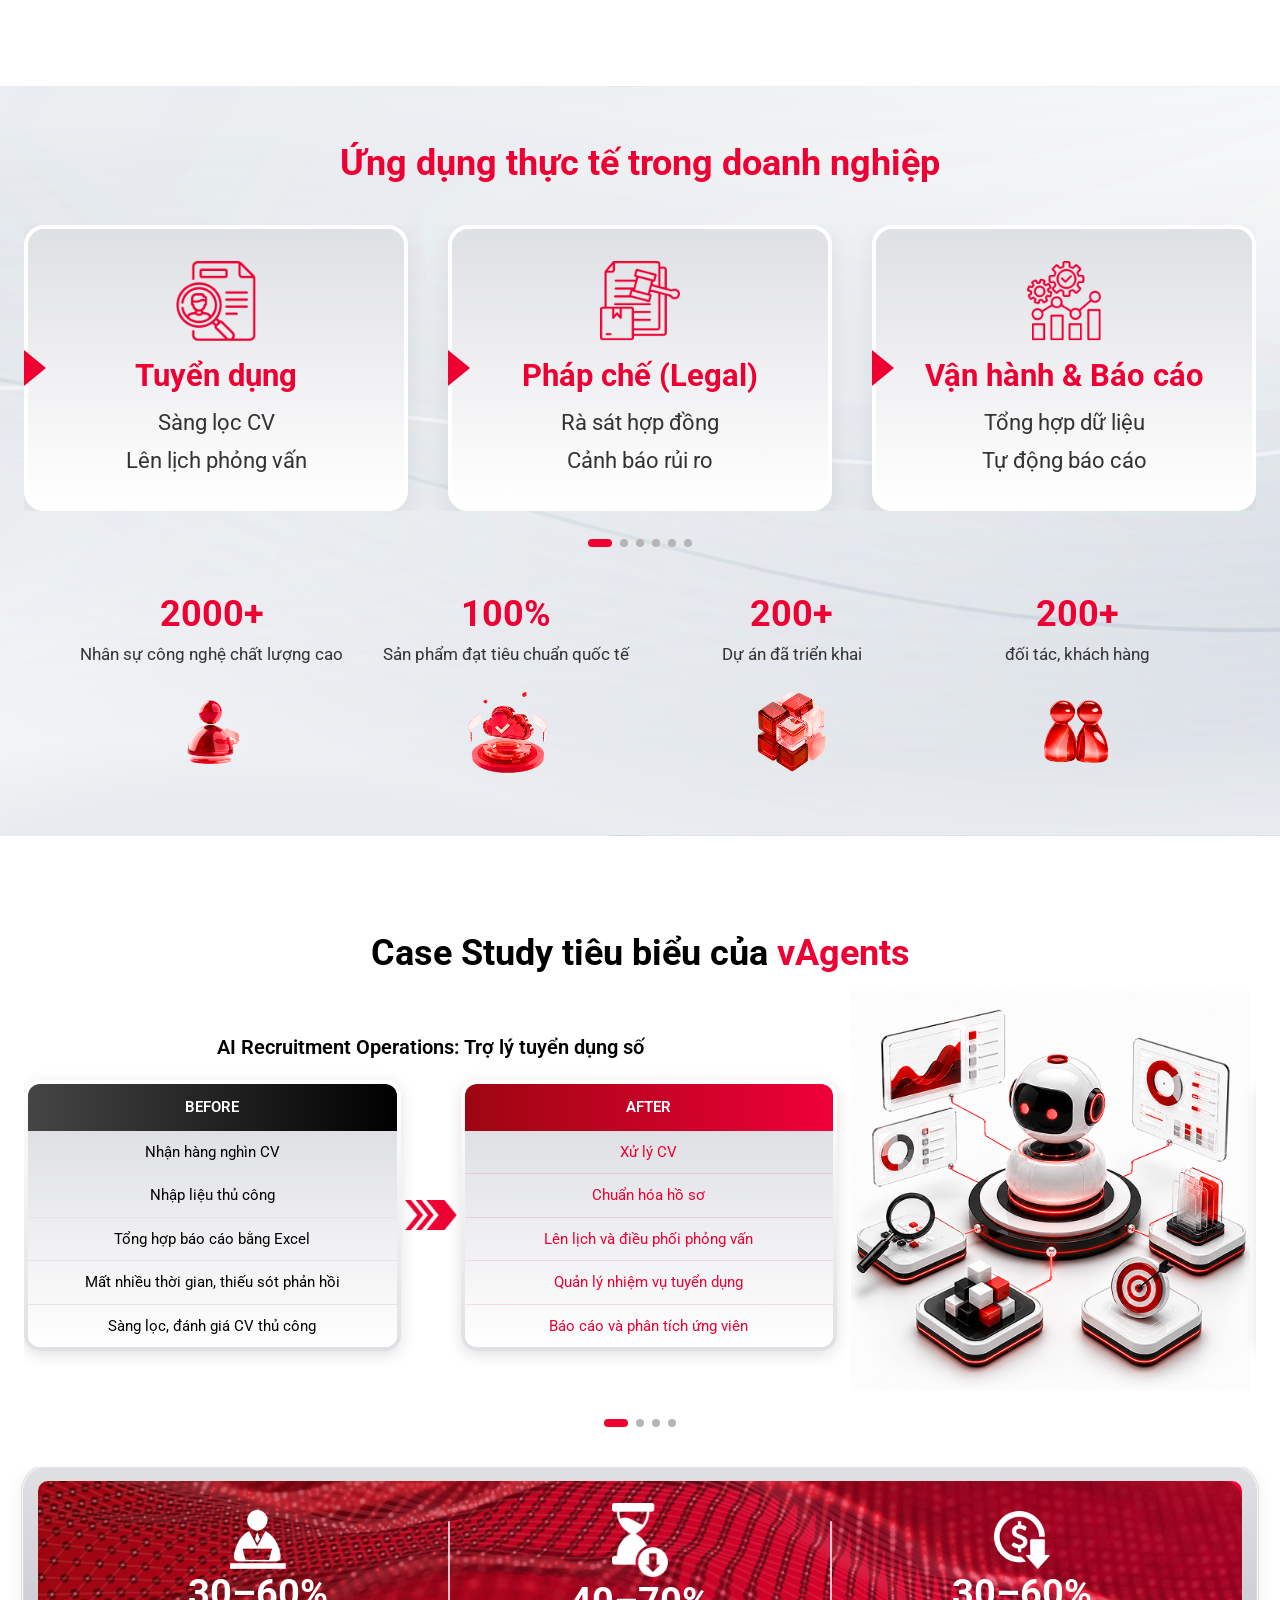
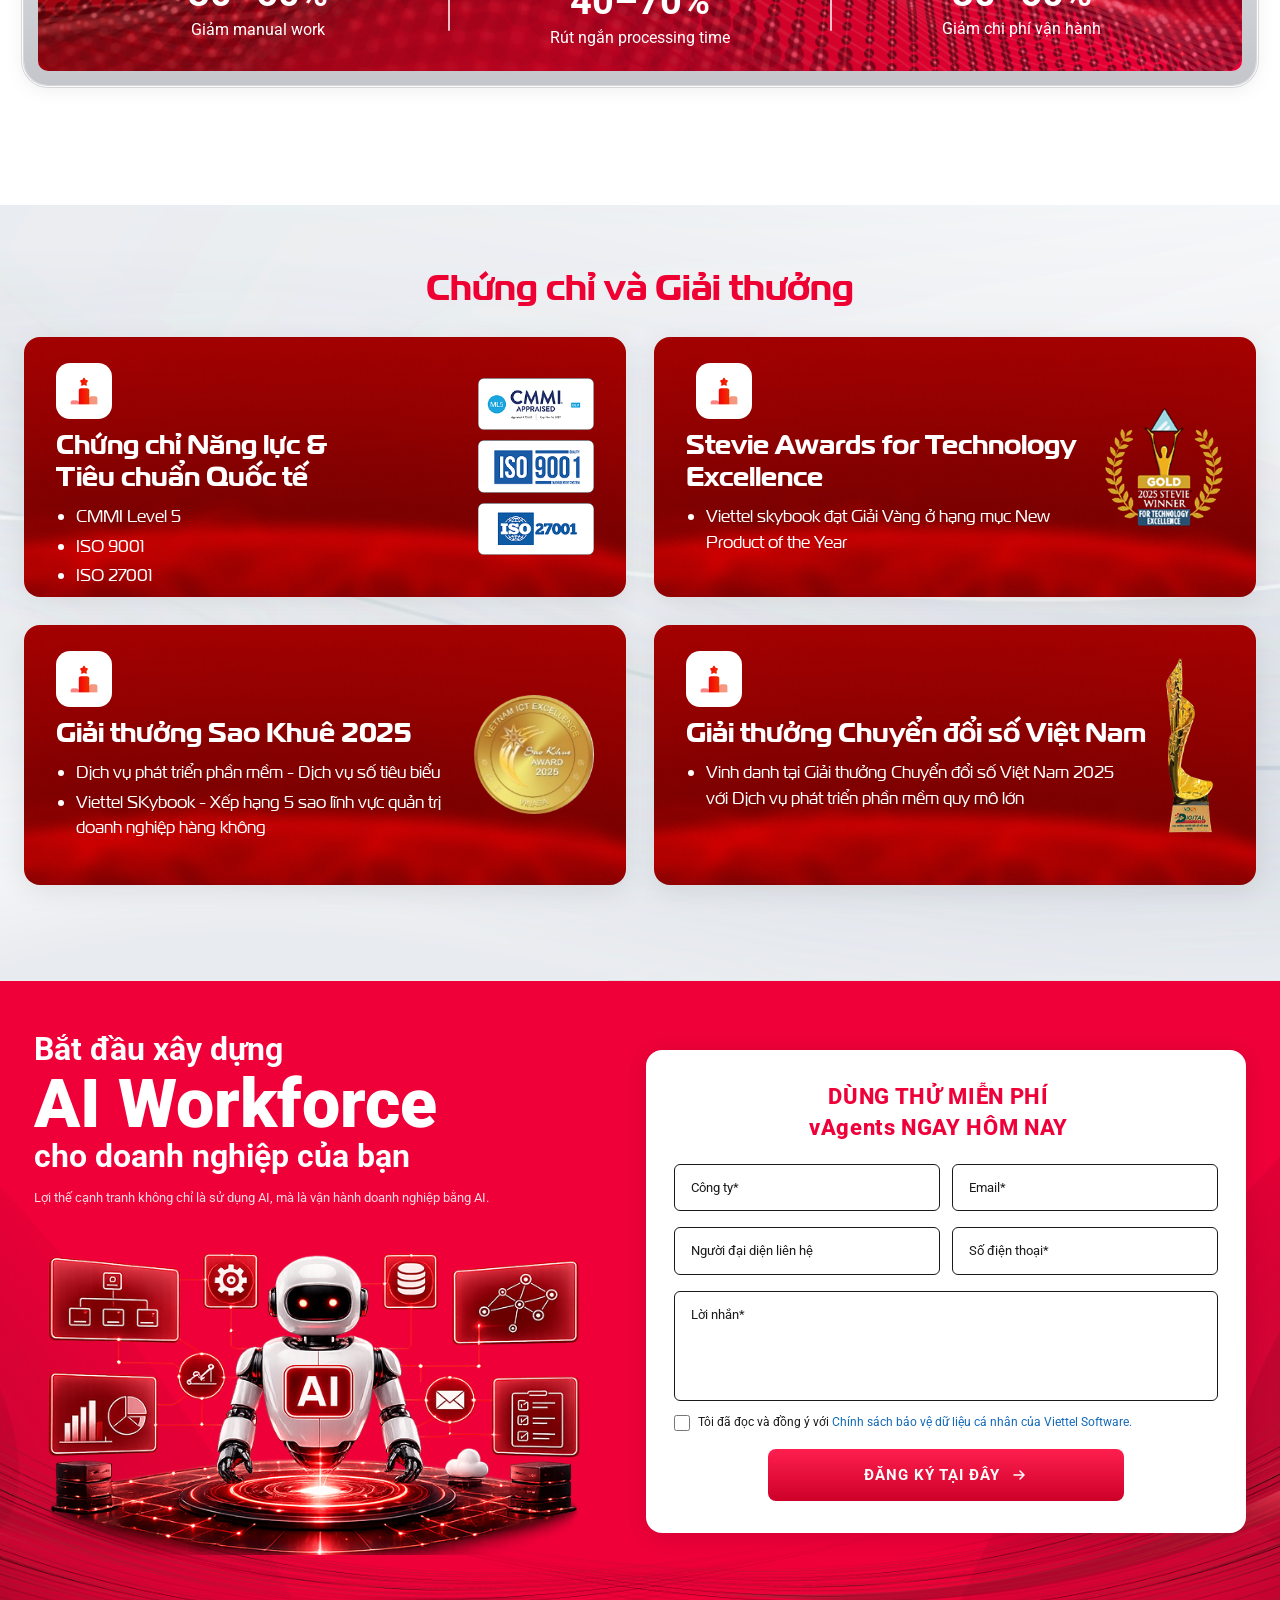
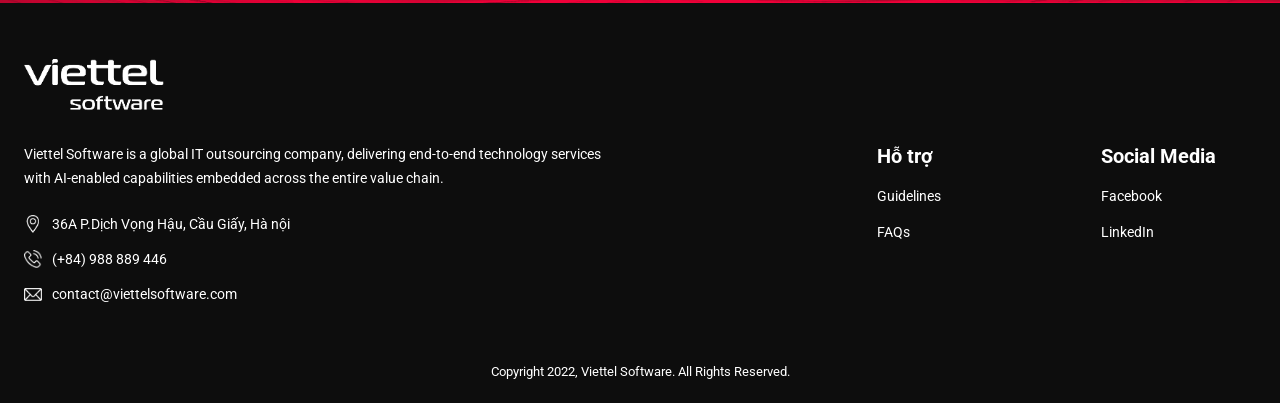
==== commit c26c068d: "form" ====
--- a/index.html
+++ b/index.html
@@ -8,6 +8,23 @@
   <meta property="og:description" content="Từ AI hỗ trợ sang AI vận hành doanh nghiệp. Xây dựng đội ngũ AI Workforce với vAgents của Viettel Software.">
   <meta property="og:type" content="website">
   <title>vAgents — AI Workforce cho Doanh Nghiệp | Viettel Software</title>
+
+  <!-- Meta Pixel Code -->
+  <script>
+    !function(f,b,e,v,n,t,s)
+    {if(f.fbq)return;n=f.fbq=function(){n.callMethod?
+    n.callMethod.apply(n,arguments):n.queue.push(arguments)};
+    if(!f._fbq)f._fbq=n;n.push=n;n.loaded=!0;n.version='2.0';
+    n.queue=[];t=b.createElement(e);t.async=!0;
+    t.src=v;s=b.getElementsByTagName(e)[0];
+    s.parentNode.insertBefore(t,s)}(window, document,'script',
+    'https://connect.facebook.net/en_US/fbevents.js');
+    fbq('init', 'YOUR_PIXEL_ID');
+    fbq('track', 'PageView');
+  </script>
+  <noscript><img height="1" width="1" style="display:none"
+    src="https://www.facebook.com/tr?id=YOUR_PIXEL_ID&ev=PageView&noscript=1"/></noscript>
+  <!-- End Meta Pixel Code -->
 
   <!-- Google Fonts: Roboto 400/700/900 (font chính toàn trang).
        Riêng section Chứng chỉ dùng FS Magistral — webfont nội bộ,
@@ -920,17 +937,19 @@
                 </div>
                 <div class="form-group">
                   <label for="f-email" class="form-label">Email *</label>
-                  <input type="email" id="f-email" name="email" class="form-input" placeholder="Email*" required autocomplete="email">
+                  <input type="email" id="f-email" name="email" class="form-input" placeholder="Email*" required autocomplete="email"
+                         pattern="[^@\s]+@[^@\s]+\.[^@\s]+" title="Email phải đúng định dạng, ví dụ: ten@congty.com">
                 </div>
               </div>
               <div class="form-row">
                 <div class="form-group">
-                  <label for="f-phone" class="form-label">Người đại diện liên hệ *</label>
-                  <input type="text" id="f-phone" name="contact_person" class="form-input" placeholder="Người đại diện liên hệ*" required autocomplete="name">
+                  <label for="f-phone" class="form-label">Người đại diện liên hệ</label>
+                  <input type="text" id="f-phone" name="contact_person" class="form-input" placeholder="Người đại diện liên hệ" autocomplete="name">
                 </div>
                 <div class="form-group">
                   <label for="f-company" class="form-label">Điện thoại *</label>
-                  <input type="tel" id="f-company" name="phone" class="form-input" placeholder="Số điện thoại*" required autocomplete="tel">
+                  <input type="tel" id="f-company" name="phone" class="form-input" placeholder="Số điện thoại*" required autocomplete="tel"
+                         pattern="[0-9]{10}" maxlength="10" inputmode="numeric" title="Số điện thoại phải gồm đúng 10 chữ số">
                 </div>
               </div>
               <div class="form-group">
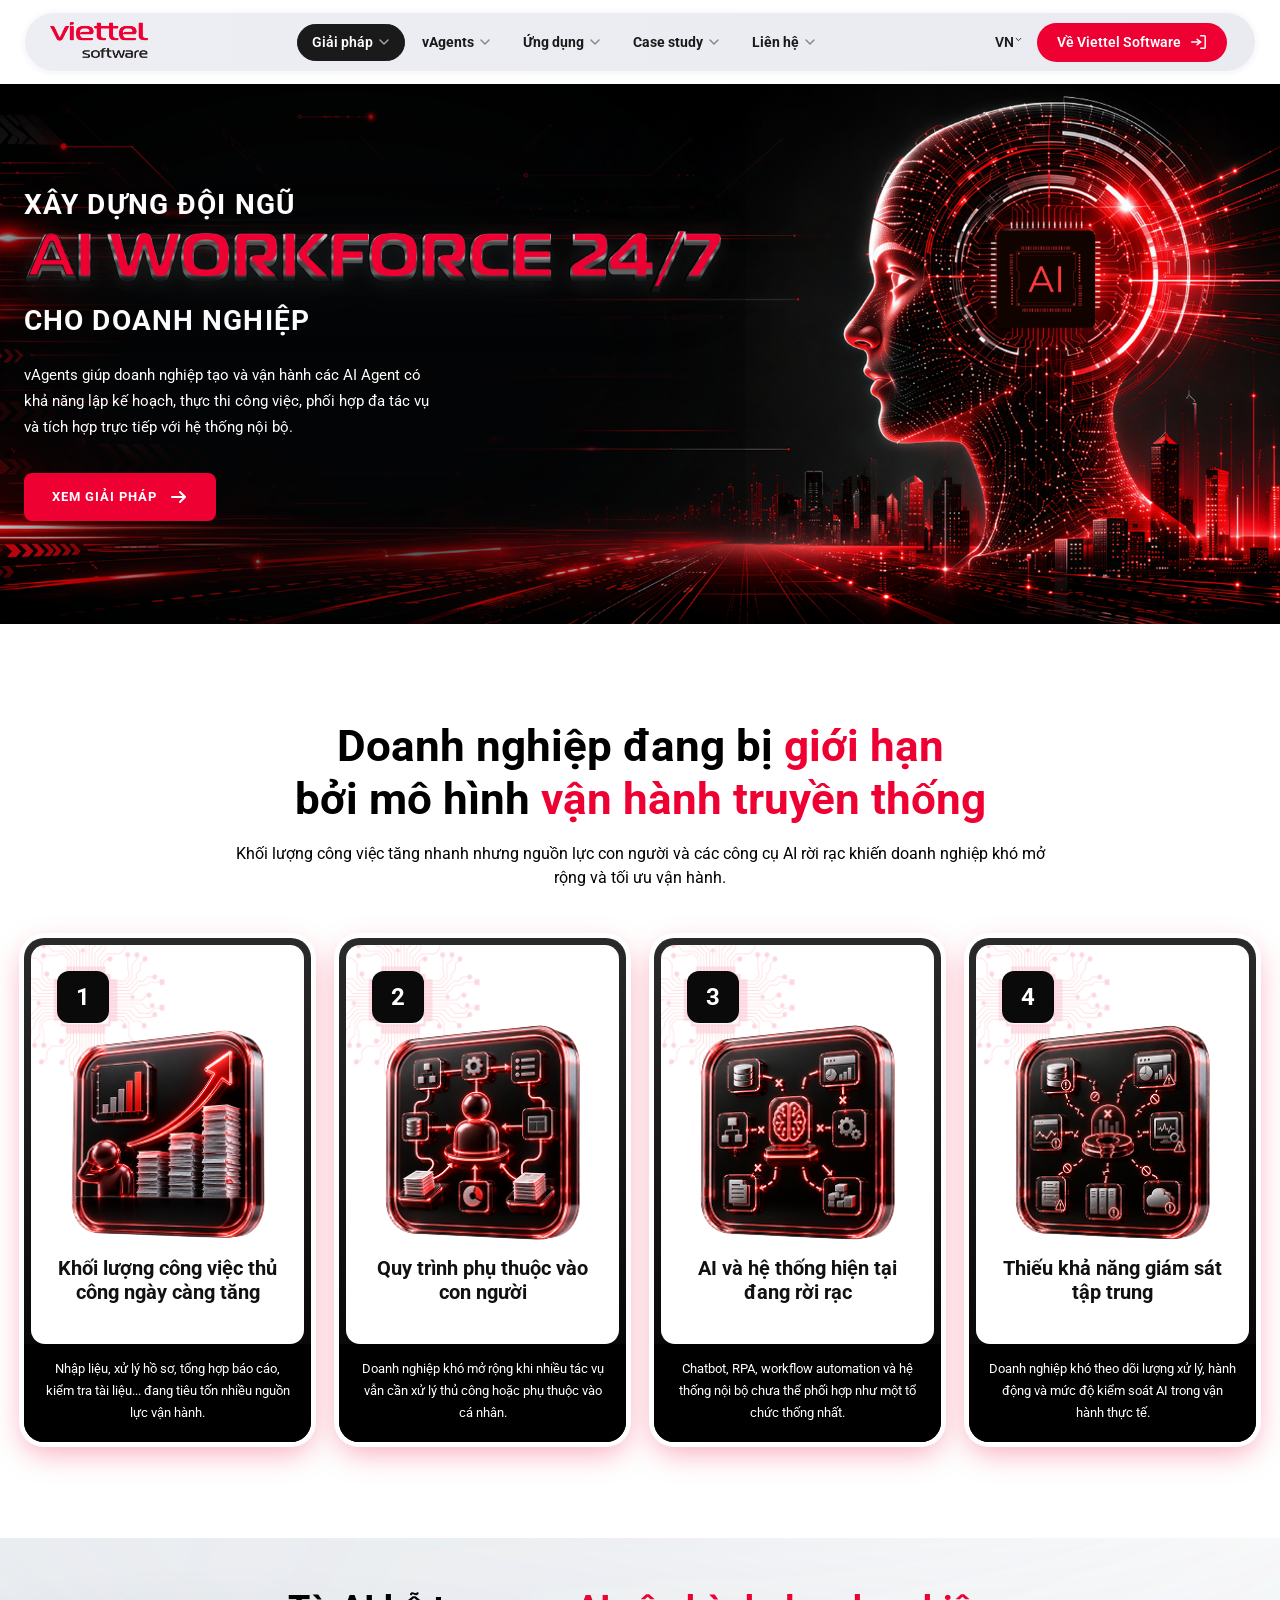
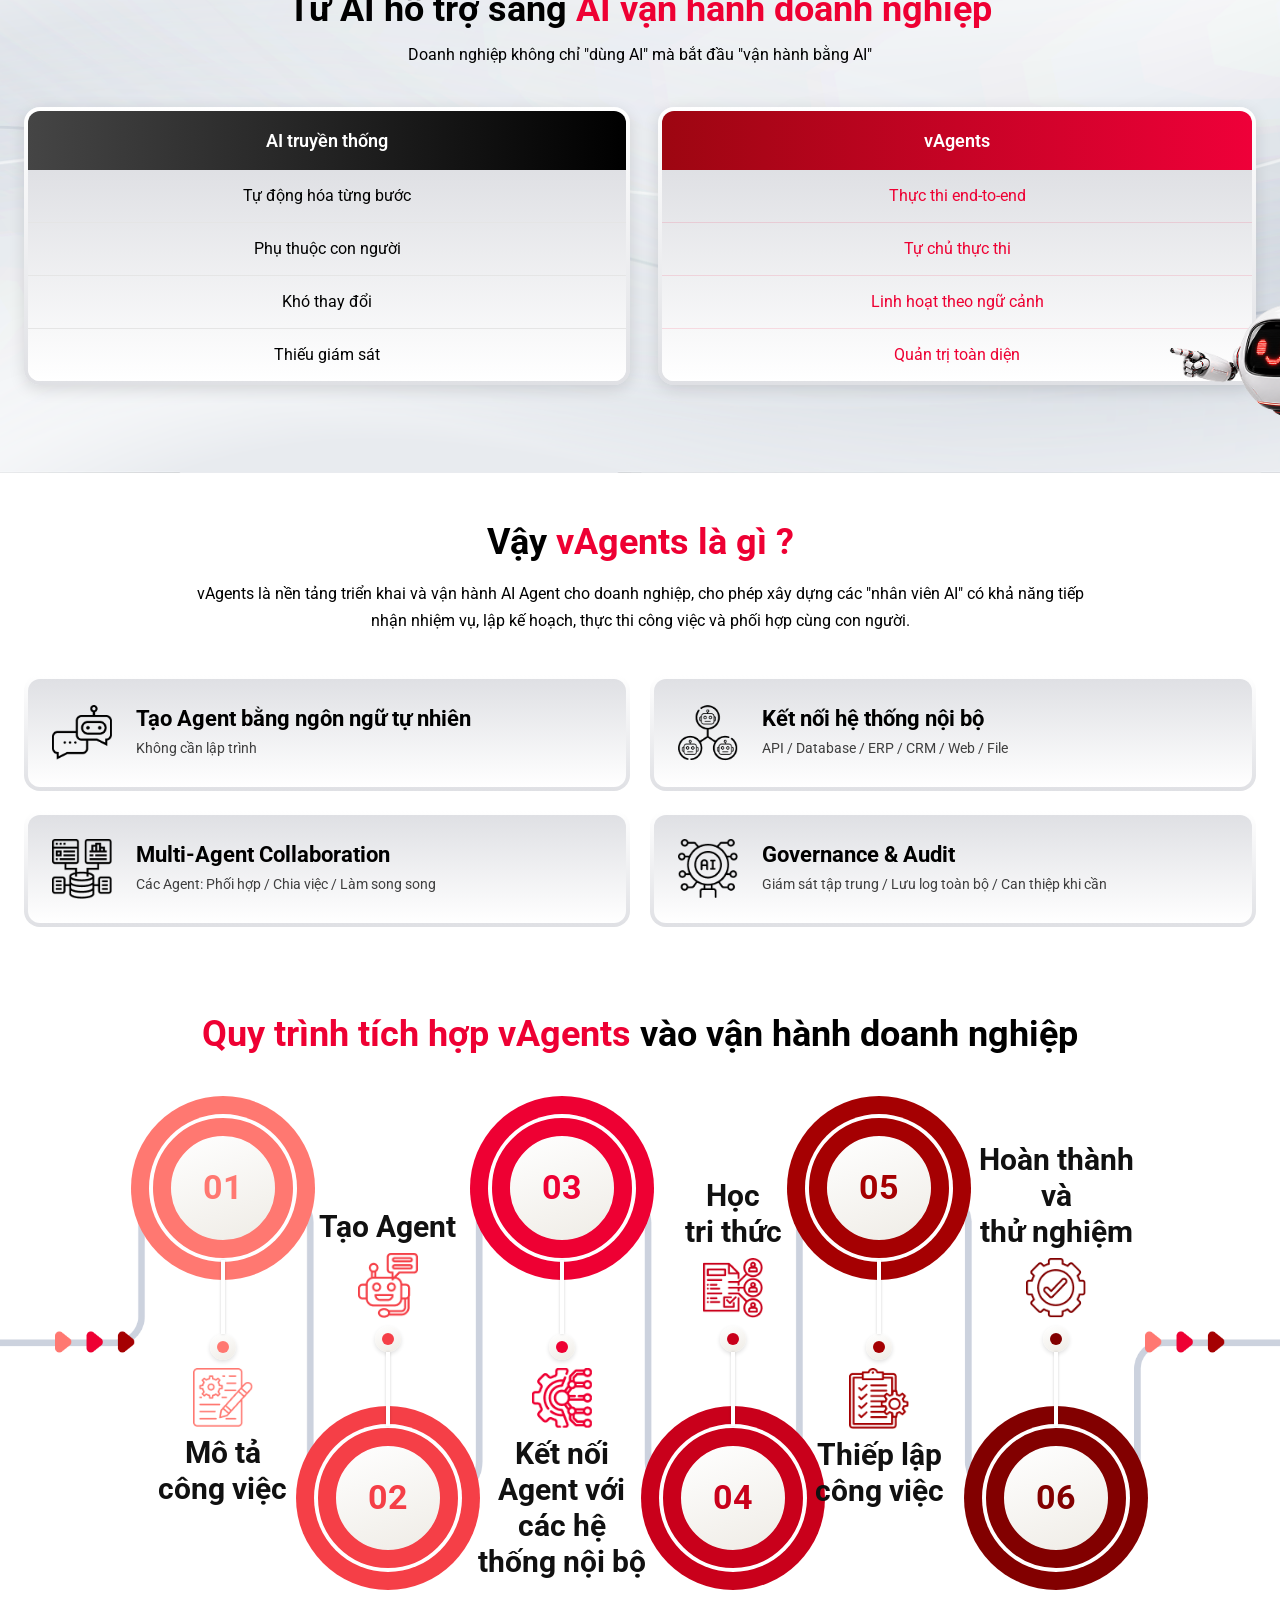
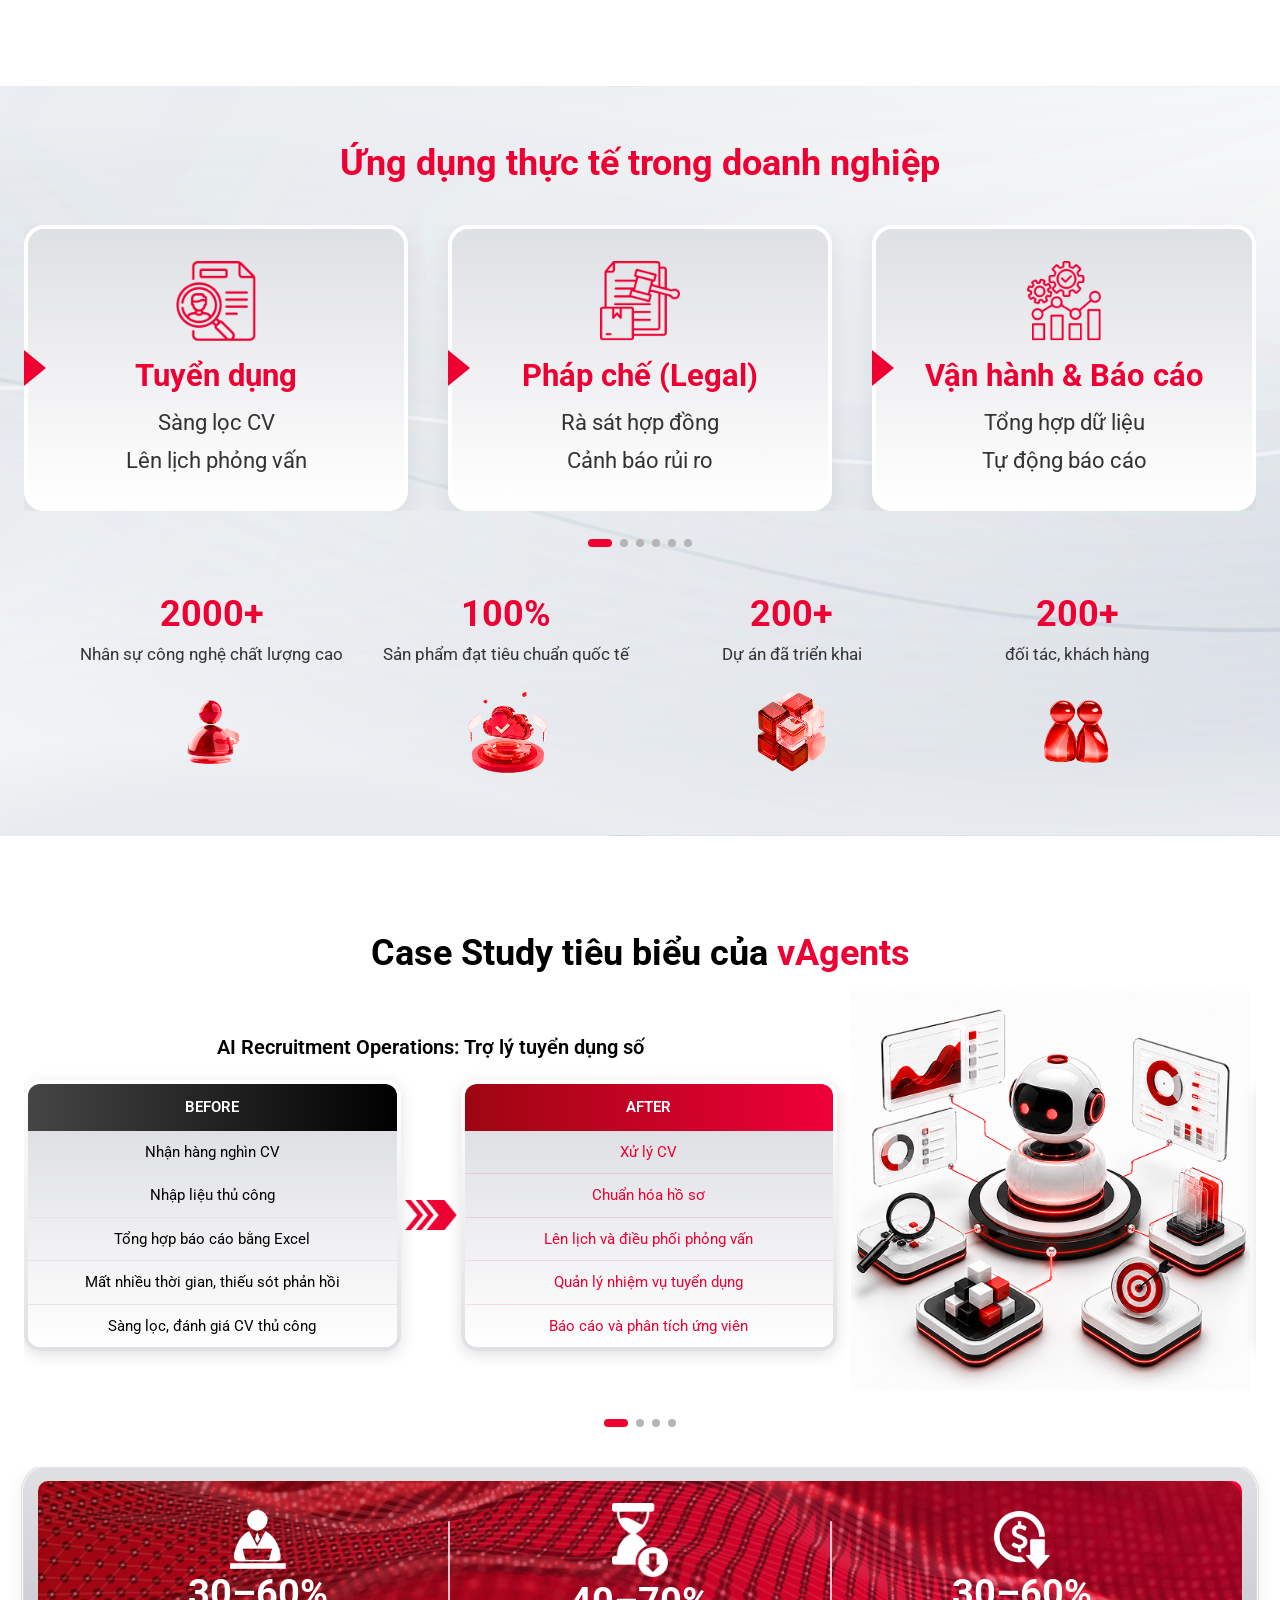
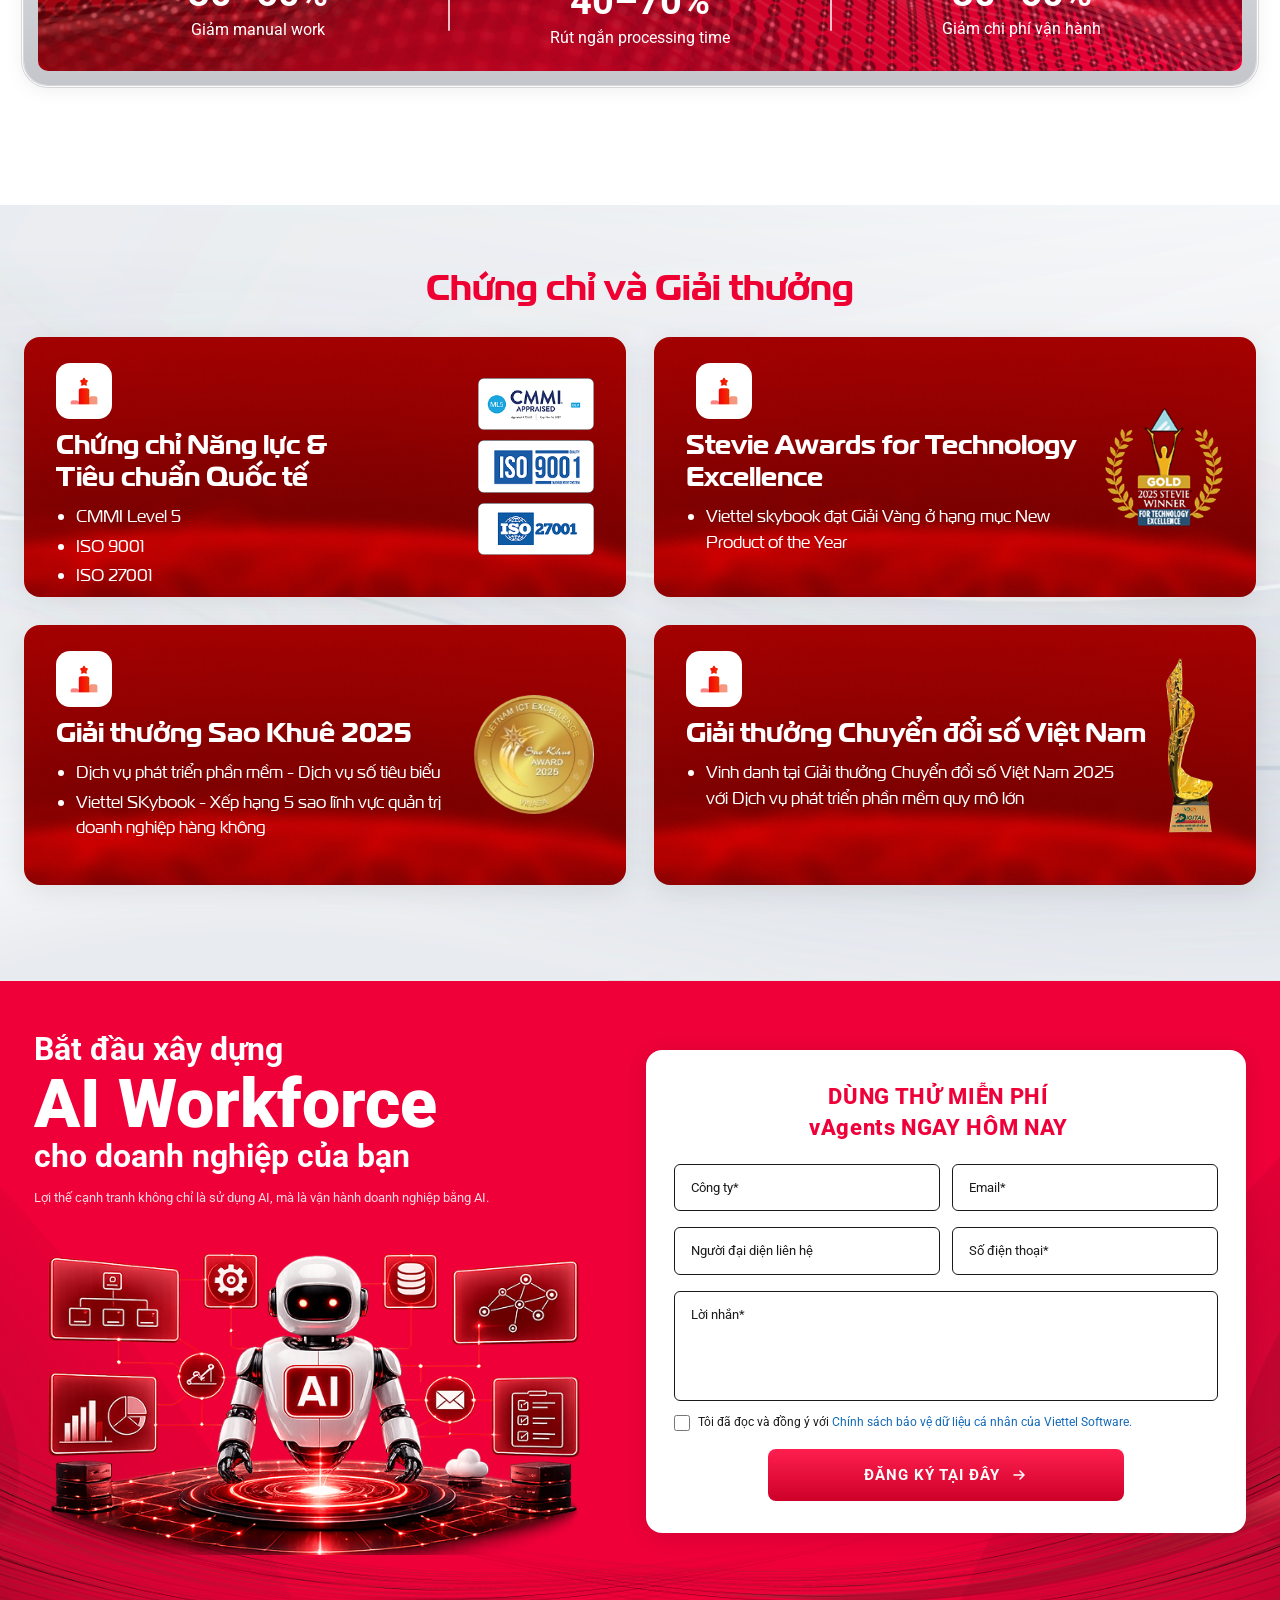
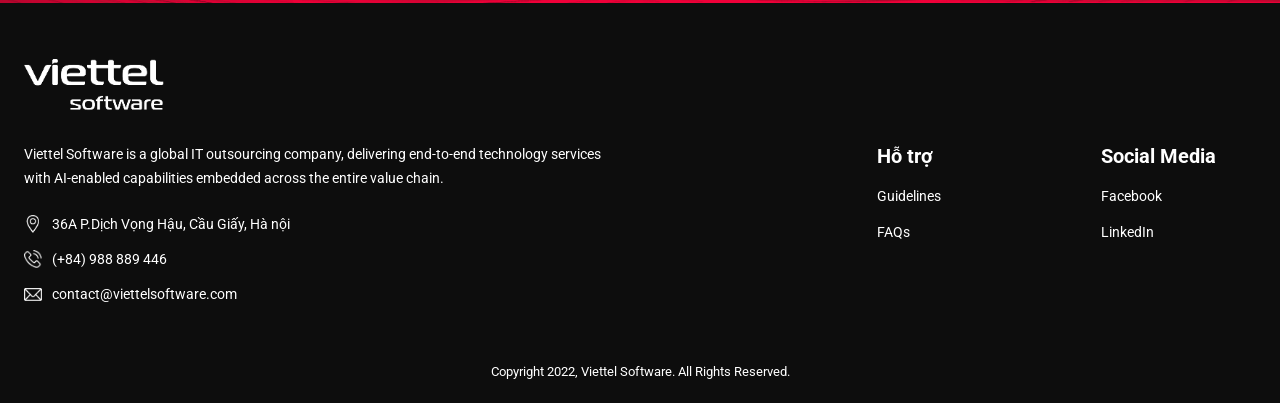
==== commit 54c16949: "done" ====
--- a/index.html
+++ b/index.html
@@ -19,11 +19,11 @@
     t.src=v;s=b.getElementsByTagName(e)[0];
     s.parentNode.insertBefore(t,s)}(window, document,'script',
     'https://connect.facebook.net/en_US/fbevents.js');
-    fbq('init', 'YOUR_PIXEL_ID');
+    fbq('init', '244439087511471');
     fbq('track', 'PageView');
   </script>
   <noscript><img height="1" width="1" style="display:none"
-    src="https://www.facebook.com/tr?id=YOUR_PIXEL_ID&ev=PageView&noscript=1"/></noscript>
+    src="https://www.facebook.com/tr?id=244439087511471&ev=PageView&noscript=1"/></noscript>
   <!-- End Meta Pixel Code -->
 
   <!-- Google Fonts: Roboto 400/700/900 (font chính toàn trang).
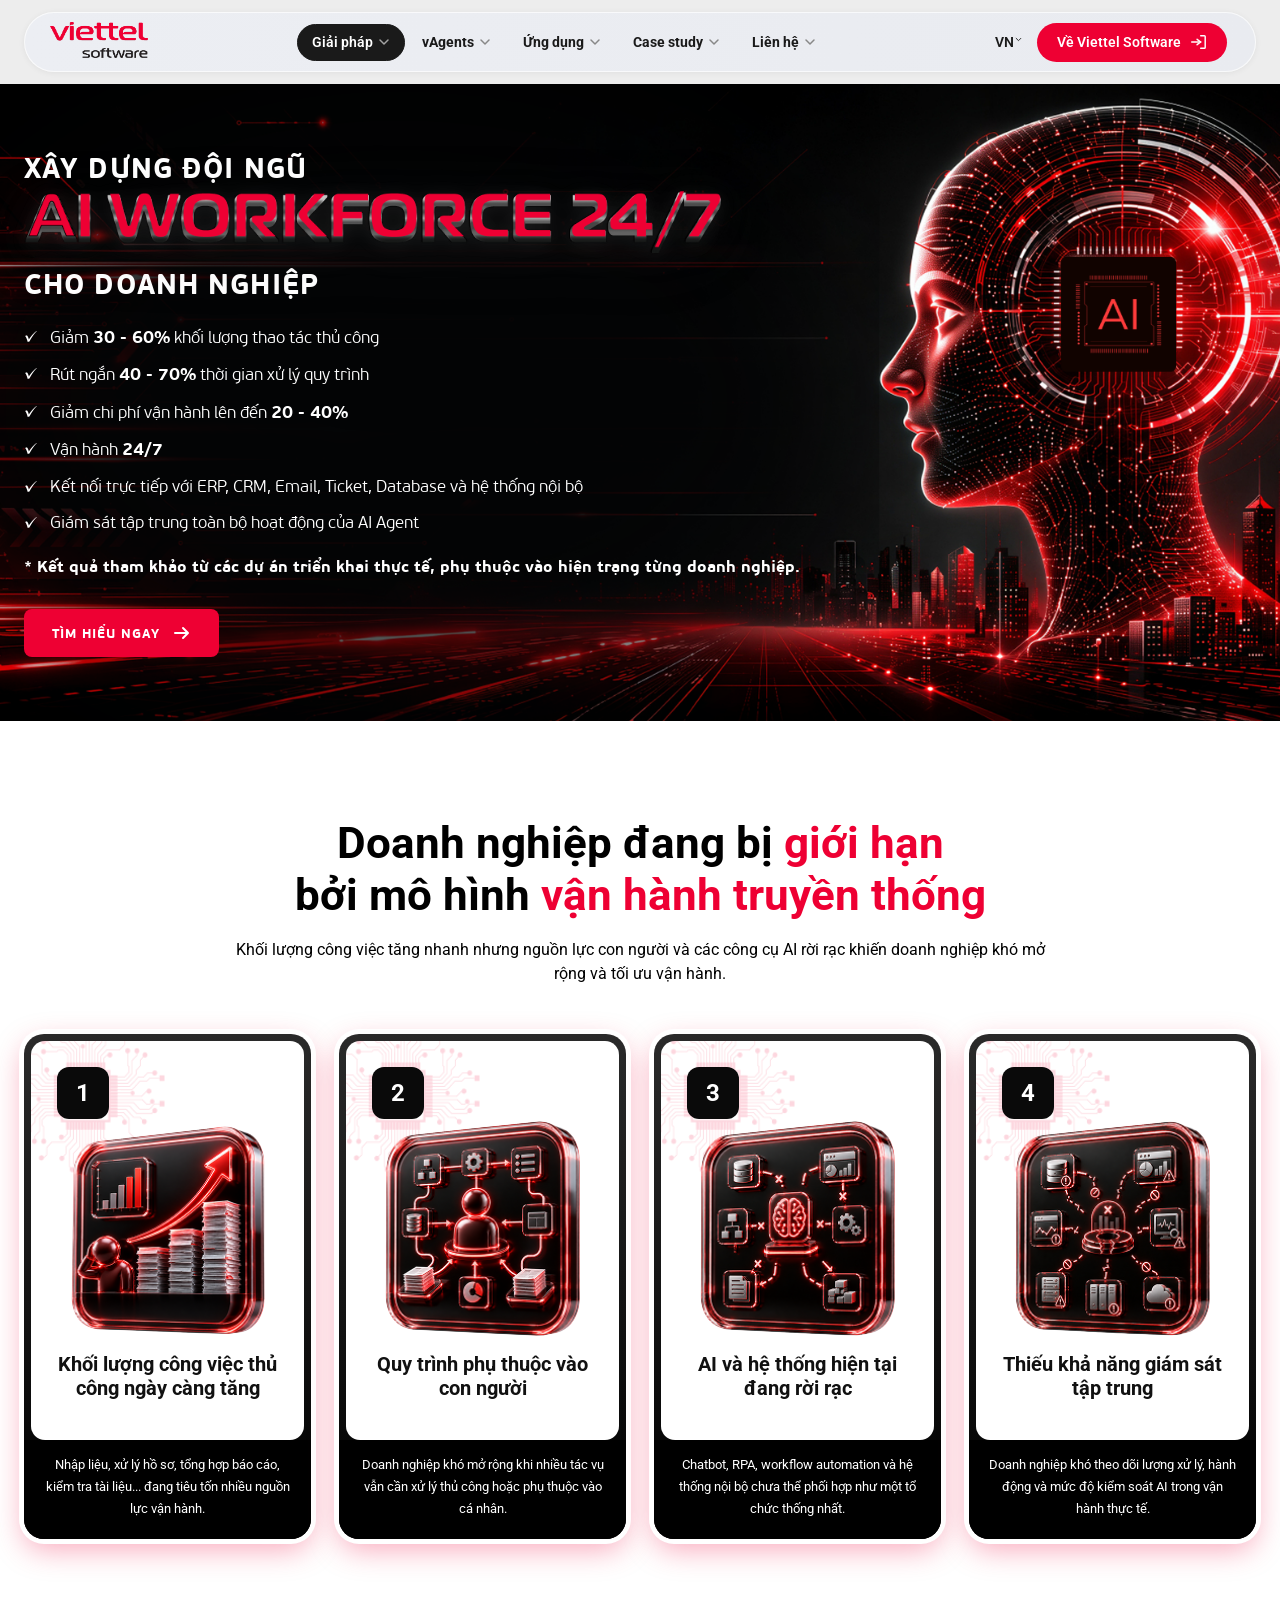
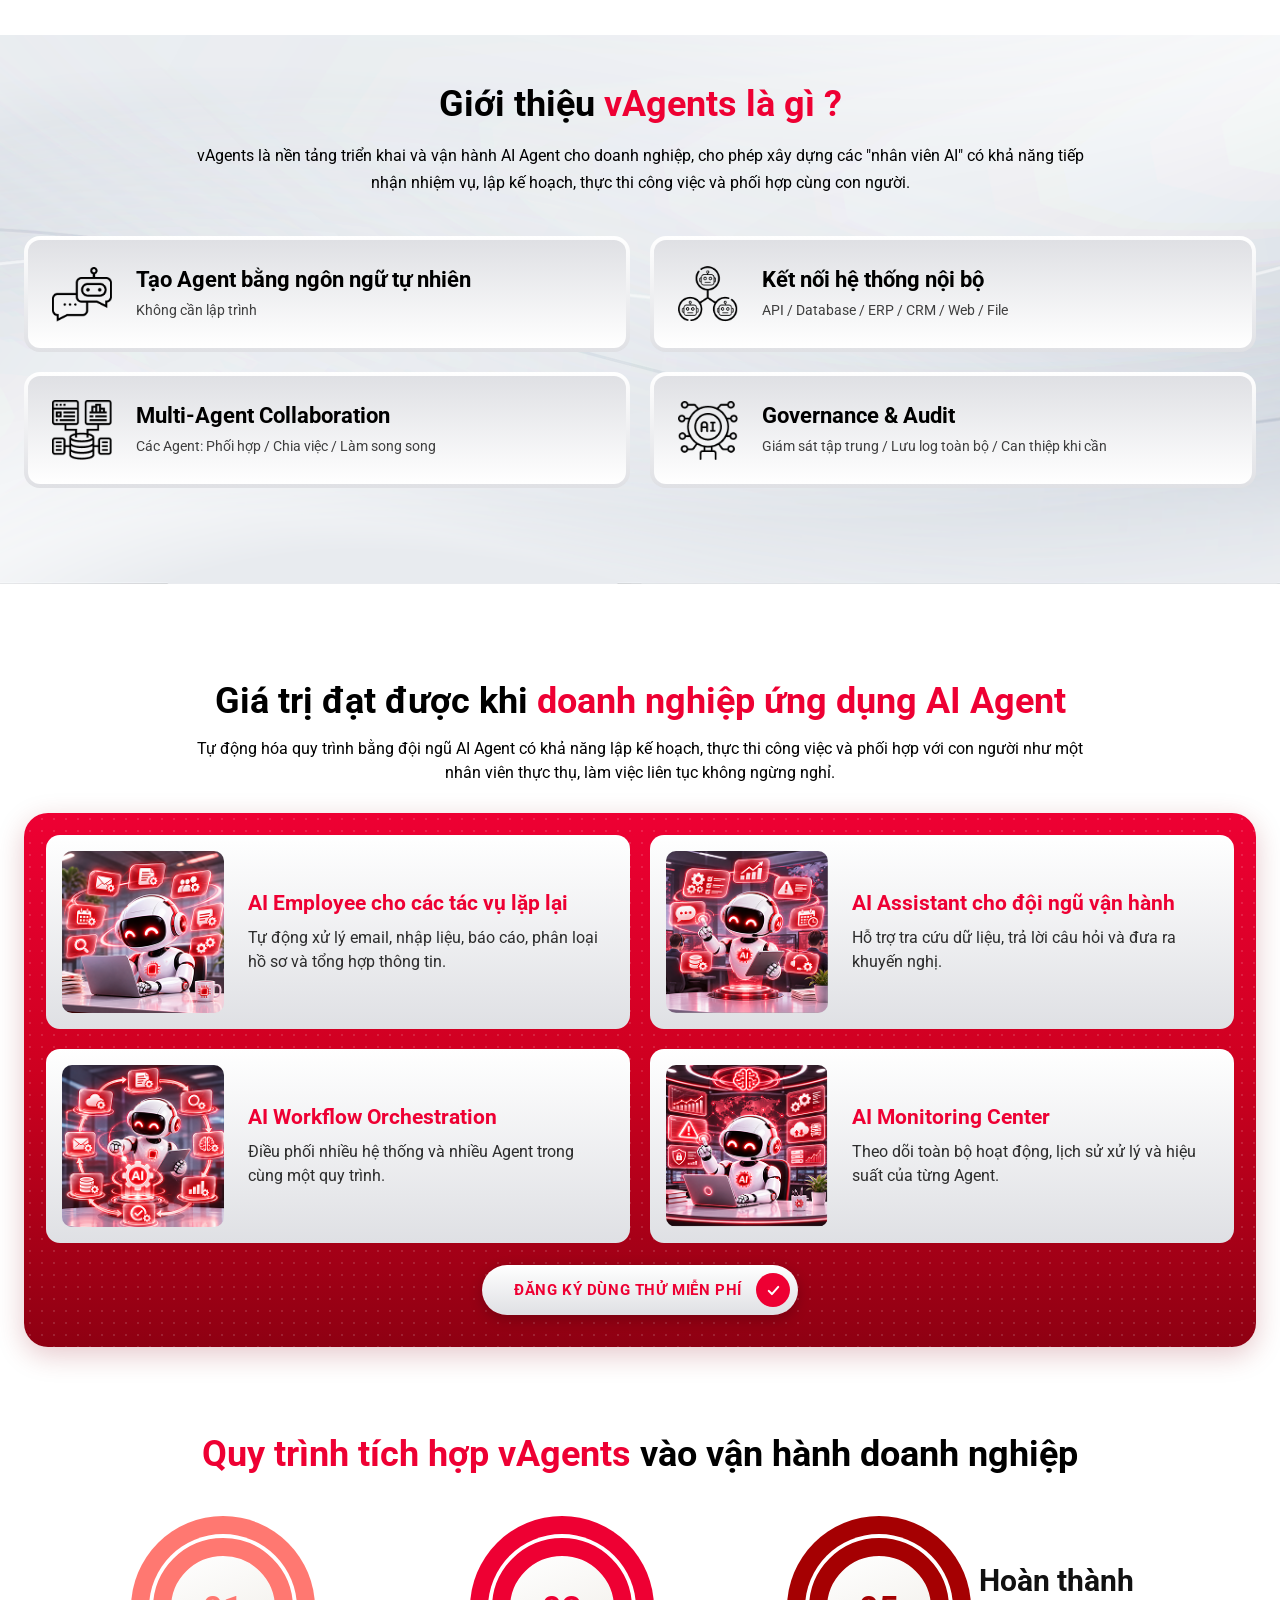
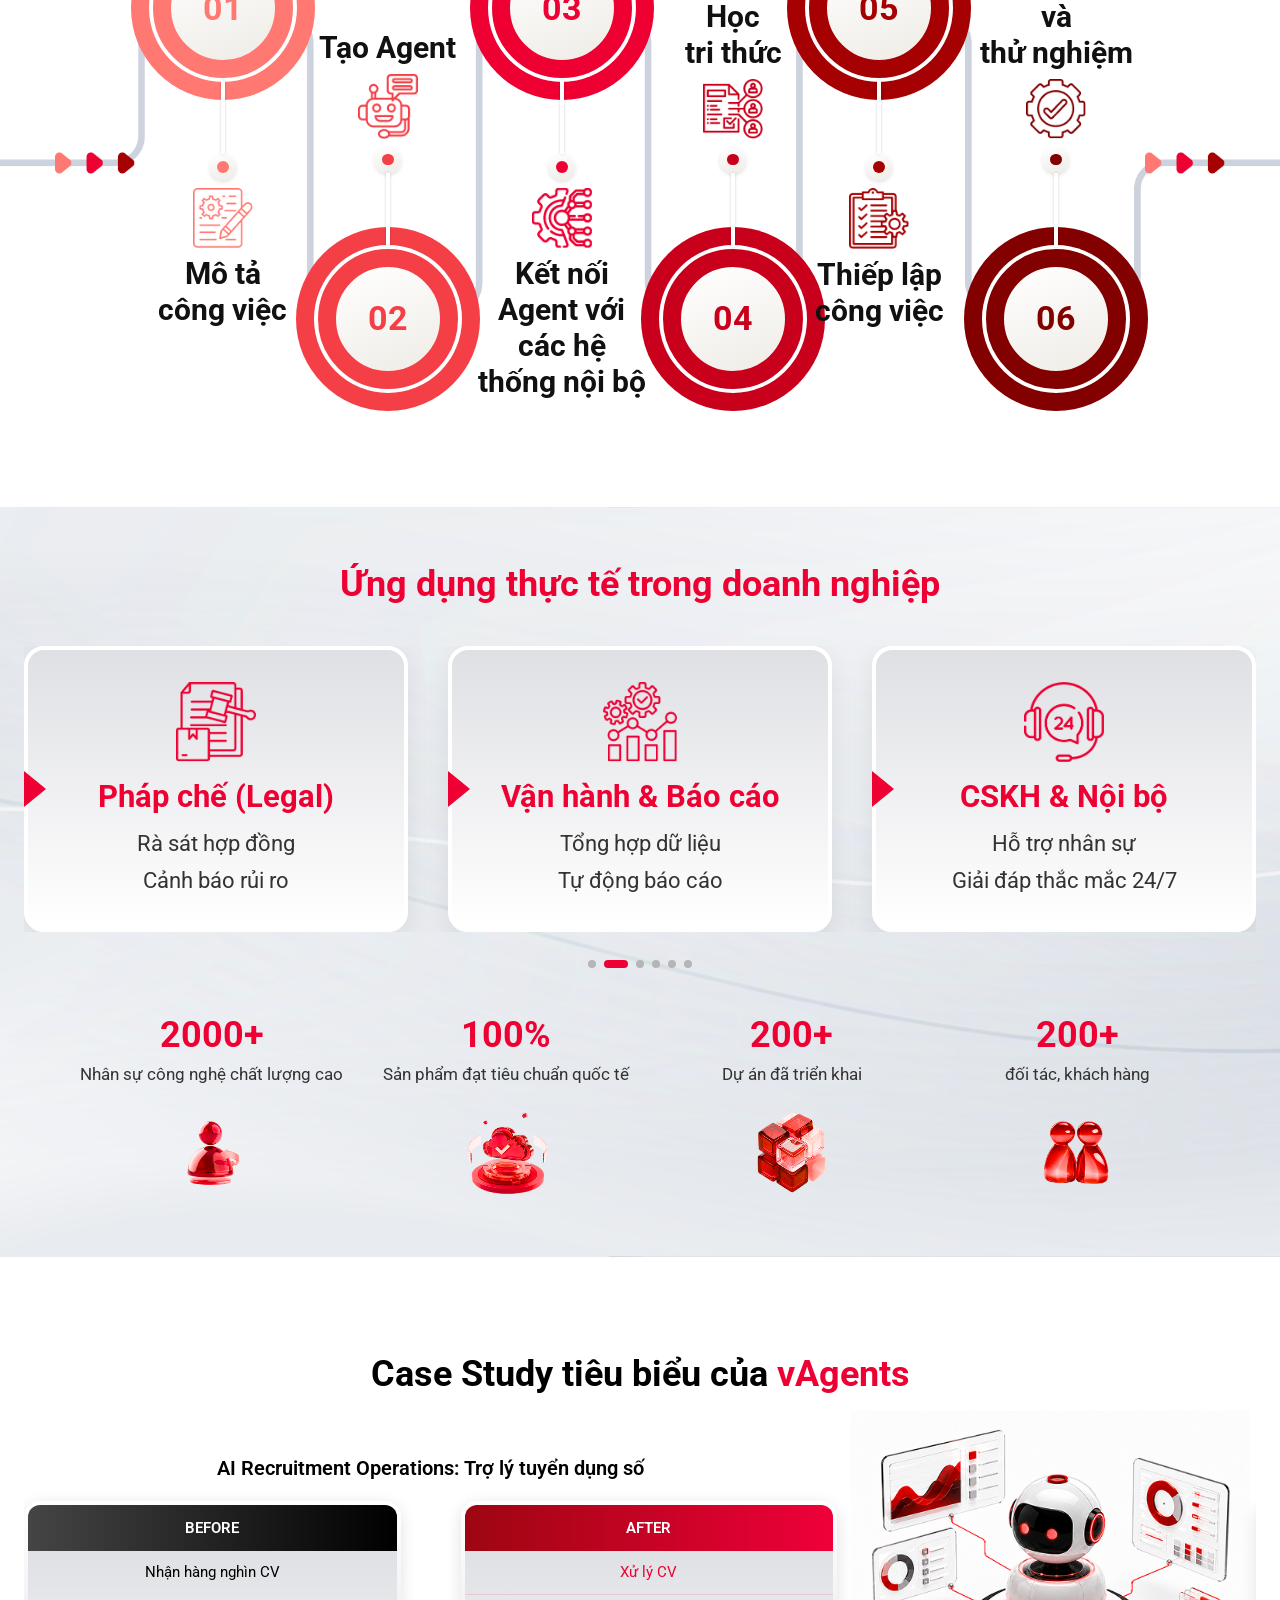
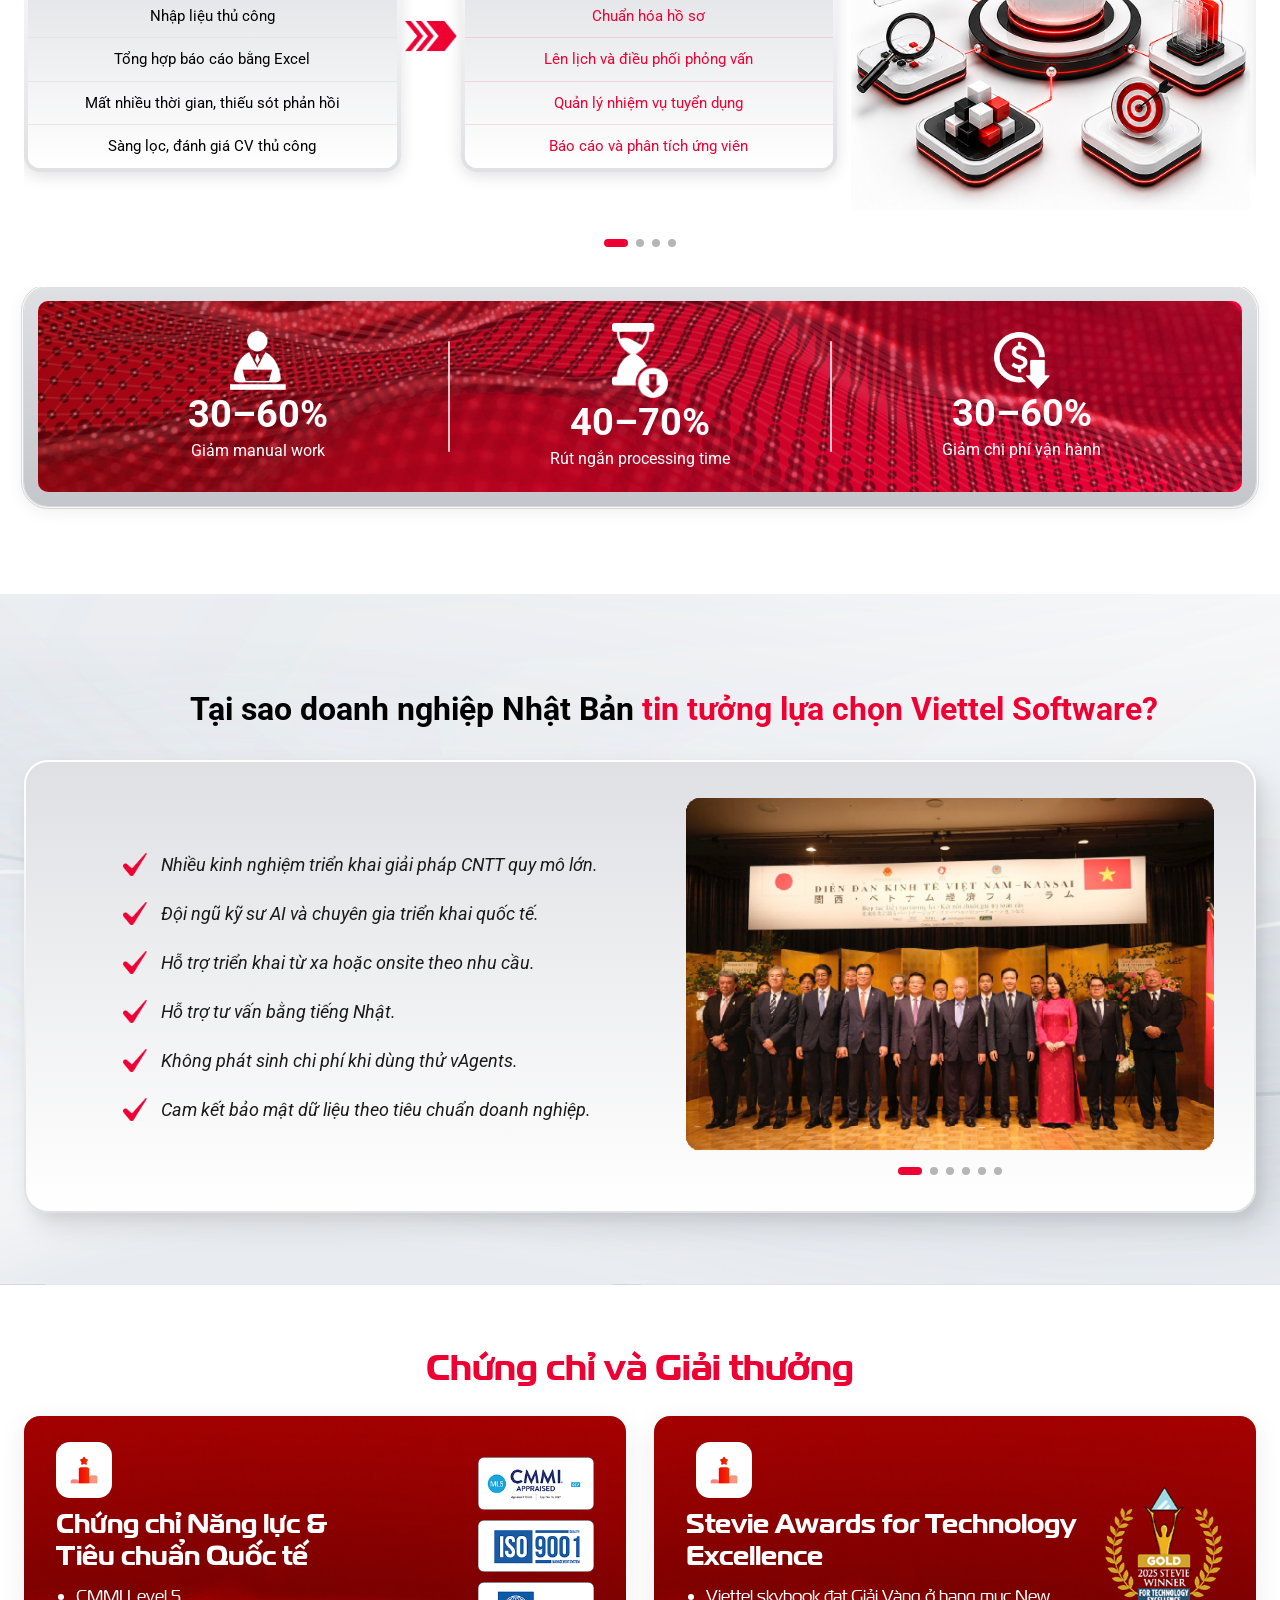
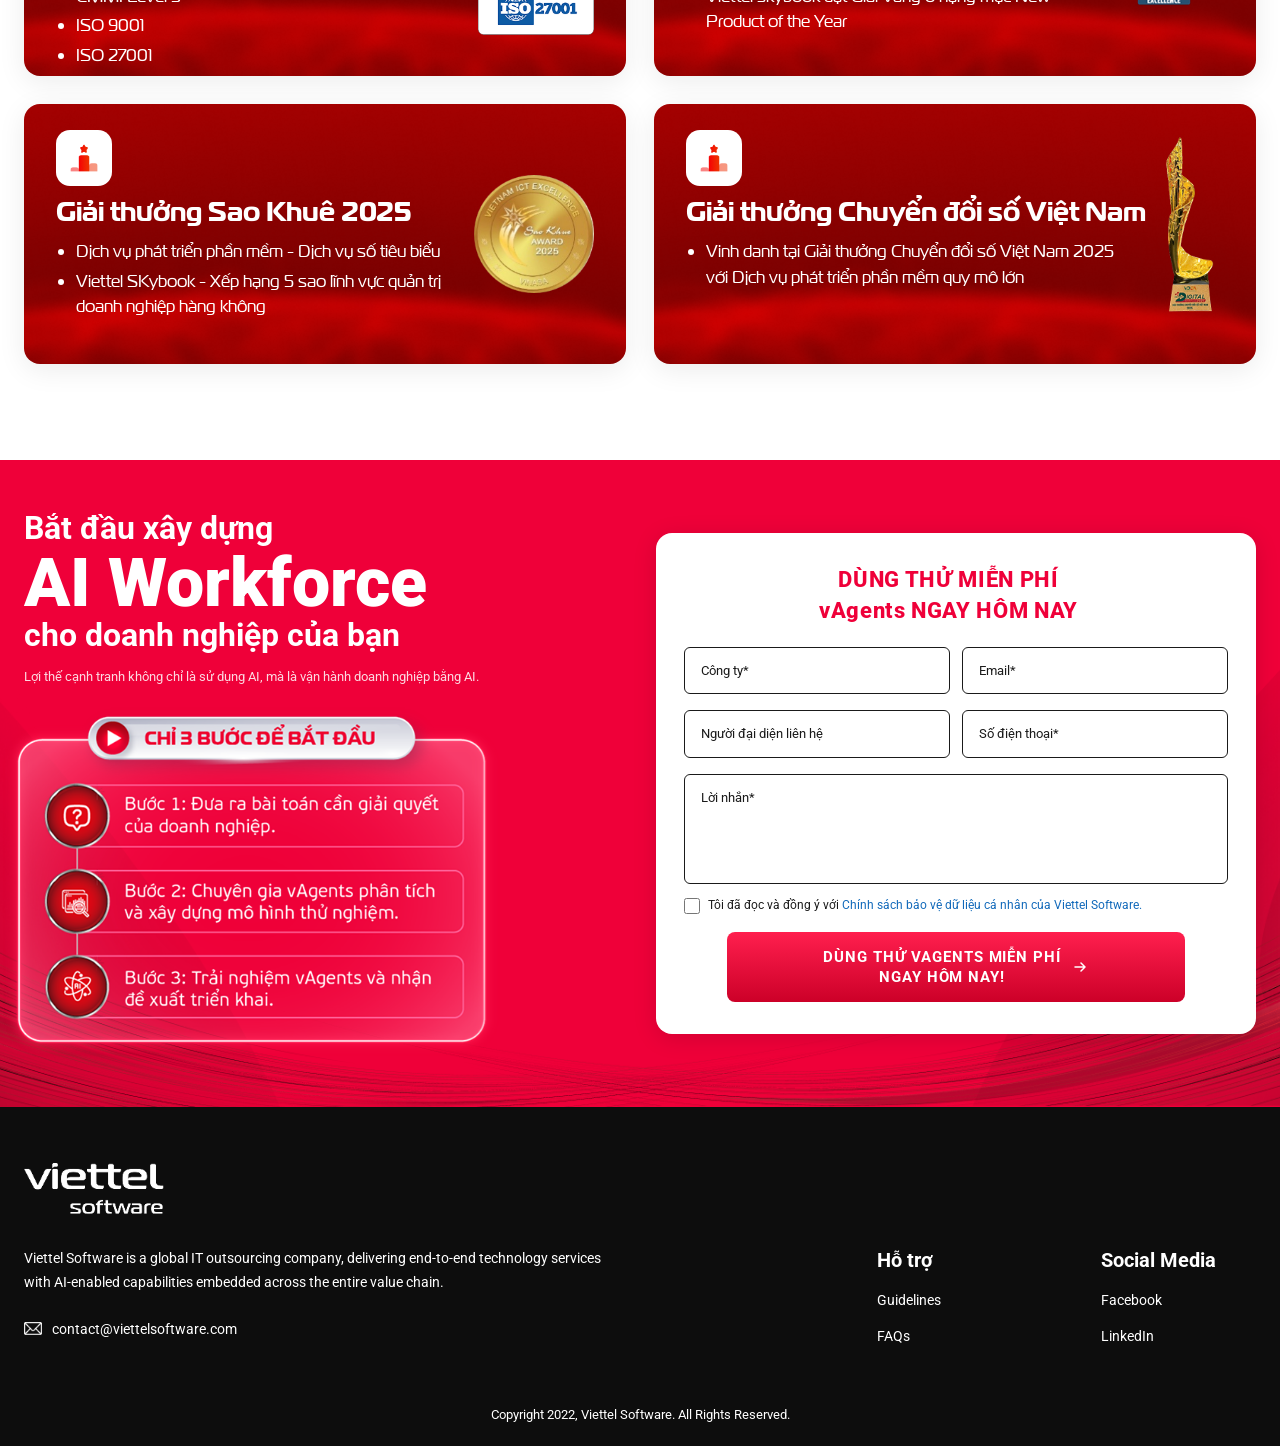
==== commit 04003146: "update" ====
--- a/index.html
+++ b/index.html
@@ -33,10 +33,12 @@
   <link rel="preconnect" href="https://fonts.gstatic.com" crossorigin>
   <!-- display=swap: hiện font dự phòng trong lúc tải rồi swap sang Roboto khi xong
        (bắt buộc dùng swap để glyph tiếng Việt luôn dùng đúng Roboto, tránh lỗi font) -->
-  <link href="https://fonts.googleapis.com/css2?family=Roboto:wght@400;500;700;900&display=swap" rel="stylesheet">
+  <!-- ital,wght: cần thêm 1,400 (italic 400) cho danh sách in nghiêng ở section
+       "Tại sao doanh nghiệp Nhật Bản..." — không có face này trình duyệt sẽ giả lập nghiêng -->
+  <link href="https://fonts.googleapis.com/css2?family=Roboto:ital,wght@0,400;0,500;0,700;0,900;1,400&display=swap" rel="stylesheet">
 
   <link rel="stylesheet" href="css/reset.css?v=2">
-  <link rel="stylesheet" href="css/style.css?v=100">
+  <link rel="stylesheet" href="css/style.css?v=121">
 </head>
 <body>
 
@@ -164,15 +166,23 @@
             CHO DOANH NGHIỆP
           </h1>
 
-          <!-- Div text thông tin -->
+          <!-- Div text thông tin: checklist ✓ (dấu ✓ vẽ bằng CSS ::before) -->
           <div class="hero-info">
-            <p>vAgents giúp doanh nghiệp tạo và vận hành các AI Agent có khả năng lập kế hoạch, thực thi công việc, phối hợp đa tác vụ và tích hợp trực tiếp với hệ thống nội bộ.</p>
+            <ul class="hero-list" role="list">
+              <li>Giảm <strong>30 - 60%</strong> khối lượng thao tác thủ công</li>
+              <li>Rút ngắn <strong>40 - 70%</strong> thời gian xử lý quy trình</li>
+              <li>Giảm chi phí vận hành lên đến <strong>20 - 40%</strong></li>
+              <li>Vận hành <strong>24/7</strong></li>
+              <li>Kết nối trực tiếp với ERP, CRM, Email, Ticket, Database và hệ thống nội bộ</li>
+              <li>Giám sát tập trung toàn bộ hoạt động của AI Agent</li>
+            </ul>
+            <p class="hero-note">* Kết quả tham khảo từ các dự án triển khai thực tế, phụ thuộc vào hiện trạng từng doanh nghiệp.</p>
           </div>
 
           <!-- Div button -->
           <div class="hero-actions">
             <a href="#giai-phap" class="hero-btn">
-              XEM GIẢI PHÁP
+              TÌM HIỂU NGAY
               <svg width="20" height="20" viewBox="0 0 20 20" fill="none" aria-hidden="true">
                 <path d="M4 10h12M12 5l5 5-5 5" stroke="currentColor" stroke-width="2" stroke-linecap="round" stroke-linejoin="round"/>
               </svg>
@@ -270,7 +280,16 @@
       </div>
     </section>
 
-    <!-- ===== 03. TRANSFORMATION ===== -->
+    <!-- Neo #giai-phap: nav "Giải pháp" và nút hero đều trỏ tới đây.
+         Giữ lại vì section 03 (chủ nhân cũ của id này) đang bị TẮT bên dưới. -->
+    <span id="giai-phap" aria-hidden="true"></span>
+
+    <!-- ===== 03. TRANSFORMATION — ĐANG TẮT, KHÔNG HIỂN THỊ =====
+         Code giữ nguyên trong <template> nên trình duyệt không render và
+         không tải ảnh. MUỐN BẬT LẠI: xóa dòng <template> mở ngay dưới đây
+         và dòng </template> ở cuối section, rồi xóa <span id="giai-phap">
+         phía trên (vì id sẽ quay về nằm trên chính section này). -->
+    <template id="tpl-transform-section">
     <section class="transform-section section" id="giai-phap" aria-label="Từ AI hỗ trợ sang AI vận hành doanh nghiệp">
       <div class="container">
 
@@ -313,13 +332,15 @@
         </div>
       </div>
     </section>
+    </template>
+    <!-- ===== HẾT phần 03 đang tắt ===== -->
 
     <!-- ===== 04. vAgents FEATURES ===== -->
     <section class="features-section section" id="vagent" aria-label="vAgents là gì">
       <div class="container">
         <div class="features-header text-center">
           <h2 class="features-title">
-            Vậy <span class="text-red">vAgents là gì ?</span>
+            Giới thiệu <span class="text-red">vAgents là gì ?</span>
           </h2>
           <p class="features-desc">
             vAgents là nền tảng triển khai và vận hành AI Agent cho doanh nghiệp, cho phép xây dựng các "nhân viên AI"
@@ -369,6 +390,81 @@
           </div>
 
         </div>
+      </div>
+    </section>
+
+    <!-- ===== 04b. GIÁ TRỊ ĐẠT ĐƯỢC ===== -->
+    <section class="value-section section" id="gia-tri" aria-label="Giá trị đạt được khi doanh nghiệp ứng dụng AI Agent">
+      <div class="container">
+
+        <div class="value-header text-center">
+          <h2 class="value-title">
+            Giá trị đạt được khi <span class="text-red">doanh nghiệp ứng dụng AI Agent</span>
+          </h2>
+          <p class="value-desc">
+            Tự động hóa quy trình bằng đội ngũ AI Agent có khả năng lập kế hoạch, thực thi công việc và phối hợp
+            với con người như một nhân viên thực thụ, làm việc liên tục không ngừng nghỉ.
+          </p>
+        </div>
+
+        <!-- Khung đỏ bọc 4 card + nút CTA -->
+        <div class="value-banner">
+          <div class="value-grid">
+
+            <article class="value-card">
+              <div class="value-card-media">
+                <img src="images/64.png" alt="AI Employee cho các tác vụ lặp lại" loading="lazy">
+              </div>
+              <div class="value-card-body">
+                <h3 class="value-card-title">AI Employee cho các tác vụ lặp lại</h3>
+                <p class="value-card-desc">Tự động xử lý email, nhập liệu, báo cáo, phân loại hồ sơ và tổng hợp thông tin.</p>
+              </div>
+            </article>
+
+            <article class="value-card">
+              <div class="value-card-media">
+                <img src="images/65.png" alt="AI Assistant cho đội ngũ vận hành" loading="lazy">
+              </div>
+              <div class="value-card-body">
+                <h3 class="value-card-title">AI Assistant cho đội ngũ vận hành</h3>
+                <p class="value-card-desc">Hỗ trợ tra cứu dữ liệu, trả lời câu hỏi và đưa ra khuyến nghị.</p>
+              </div>
+            </article>
+
+            <article class="value-card">
+              <div class="value-card-media">
+                <img src="images/66.png" alt="AI Workflow Orchestration" loading="lazy">
+              </div>
+              <div class="value-card-body">
+                <h3 class="value-card-title">AI Workflow Orchestration</h3>
+                <p class="value-card-desc">Điều phối nhiều hệ thống và nhiều Agent trong cùng một quy trình.</p>
+              </div>
+            </article>
+
+            <article class="value-card">
+              <div class="value-card-media">
+                <img src="images/67.png" alt="AI Monitoring Center" loading="lazy">
+              </div>
+              <div class="value-card-body">
+                <h3 class="value-card-title">AI Monitoring Center</h3>
+                <p class="value-card-desc">Theo dõi toàn bộ hoạt động, lịch sử xử lý và hiệu suất của từng Agent.</p>
+              </div>
+            </article>
+
+          </div>
+
+          <div class="value-cta">
+            <a href="#cta-form" class="value-btn">
+              ĐĂNG KÝ DÙNG THỬ MIỄN PHÍ
+              <span class="value-btn-icon" aria-hidden="true">
+                <svg viewBox="0 0 24 24" fill="none">
+                  <path d="M6 12.5l4 4 8-9" stroke="currentColor" stroke-width="2.6" stroke-linecap="round" stroke-linejoin="round"/>
+                </svg>
+              </span>
+            </a>
+          </div>
+        </div>
+
       </div>
     </section>
 
@@ -847,6 +943,77 @@
       </div>
     </section>
 
+    <!-- ===== 08b. VÌ SAO CHỌN VIETTEL SOFTWARE ===== -->
+    <!-- CSS-only carousel: radio inputs phải đứng TRƯỚC section (sibling selector ~).
+         THÊM ẢNH MỚI = thêm 1 <input id="wy-N">, 1 <div class="why-slide"> và 1 <label for="wy-N">,
+         rồi thêm 1 dòng transform trong css/style.css (mục 08b). -->
+    <input type="radio" name="wy-slide" id="wy-1" hidden checked>
+    <input type="radio" name="wy-slide" id="wy-2" hidden>
+    <input type="radio" name="wy-slide" id="wy-3" hidden>
+    <input type="radio" name="wy-slide" id="wy-4" hidden>
+    <input type="radio" name="wy-slide" id="wy-5" hidden>
+    <input type="radio" name="wy-slide" id="wy-6" hidden>
+
+    <section class="why-section section" id="vi-sao" aria-label="Vì sao doanh nghiệp Nhật Bản chọn Viettel Software">
+      <div class="container">
+
+        <div class="why-header text-center">
+          <h2 class="why-title">
+            Tại sao doanh nghiệp Nhật Bản <span class="text-red">tin tưởng lựa chọn Viettel Software?</span>
+          </h2>
+        </div>
+
+        <div class="why-card">
+
+          <ul class="why-list" role="list">
+            <li><img class="why-tick" src="images/69.png" alt="" aria-hidden="true" loading="lazy">Nhiều kinh nghiệm triển khai giải pháp CNTT quy mô lớn.</li>
+            <li><img class="why-tick" src="images/69.png" alt="" aria-hidden="true" loading="lazy">Đội ngũ kỹ sư AI và chuyên gia triển khai quốc tế.</li>
+            <li><img class="why-tick" src="images/69.png" alt="" aria-hidden="true" loading="lazy">Hỗ trợ triển khai từ xa hoặc onsite theo nhu cầu.</li>
+            <li><img class="why-tick" src="images/69.png" alt="" aria-hidden="true" loading="lazy">Hỗ trợ tư vấn bằng tiếng Nhật.</li>
+            <li><img class="why-tick" src="images/69.png" alt="" aria-hidden="true" loading="lazy">Không phát sinh chi phí khi dùng thử vAgents.</li>
+            <li><img class="why-tick" src="images/69.png" alt="" aria-hidden="true" loading="lazy">Cam kết bảo mật dữ liệu theo tiêu chuẩn doanh nghiệp.</li>
+          </ul>
+
+          <div class="why-media">
+            <div class="why-viewport">
+              <div class="why-track">
+                <!-- Ảnh 1 -->
+                <div class="why-slide">
+                  <img src="images/68.png" alt="Diễn đàn kinh tế Việt Nam - Kansai" loading="lazy">
+                </div>
+                <!-- Ảnh 2-6: TẠM DÙNG LẠI 68.png — thay src khi có ảnh mới -->
+                <div class="why-slide">
+                  <img src="images/68.png" alt="" loading="lazy">
+                </div>
+                <div class="why-slide">
+                  <img src="images/68.png" alt="" loading="lazy">
+                </div>
+                <div class="why-slide">
+                  <img src="images/68.png" alt="" loading="lazy">
+                </div>
+                <div class="why-slide">
+                  <img src="images/68.png" alt="" loading="lazy">
+                </div>
+                <div class="why-slide">
+                  <img src="images/68.png" alt="" loading="lazy">
+                </div>
+              </div>
+            </div>
+
+            <div class="why-dots">
+              <label for="wy-1" class="why-dot" aria-label="Ảnh 1"></label>
+              <label for="wy-2" class="why-dot" aria-label="Ảnh 2"></label>
+              <label for="wy-3" class="why-dot" aria-label="Ảnh 3"></label>
+              <label for="wy-4" class="why-dot" aria-label="Ảnh 4"></label>
+              <label for="wy-5" class="why-dot" aria-label="Ảnh 5"></label>
+              <label for="wy-6" class="why-dot" aria-label="Ảnh 6"></label>
+            </div>
+          </div>
+
+        </div>
+      </div>
+    </section>
+
     <!-- ===== 09. CERTIFICATIONS ===== -->
     <section class="cert-section section" id="chung-chi" aria-label="Chứng chỉ và giải thưởng">
       <div class="container">
@@ -923,7 +1090,9 @@
               cho doanh nghiệp của bạn
             </h2>
             <p class="cta-desc">Lợi thế cạnh tranh không chỉ là sử dụng AI, mà là vận hành doanh nghiệp bằng AI.</p>
-            <img class="cta-robot" src="images/7.png" alt="AI Robot vAgents" loading="lazy">
+            <!-- cta-steps.png = 70.png đã cắt bỏ viền trong suốt (~8.7%/cạnh) để ảnh
+                 lấp đầy khung, căn thẳng mép trái với tiêu đề. Bản gốc vẫn là images/70.png -->
+            <img class="cta-robot" src="images/cta-steps.png" alt="Chỉ 3 bước để bắt đầu với vAgents" loading="lazy">
           </div>
 
           <div class="cta-form-card">
@@ -963,7 +1132,7 @@
                 </label>
               </div>
               <button type="submit" class="btn btn-primary form-submit">
-                ĐĂNG KÝ TẠI ĐÂY
+                <span class="form-submit-text">Dùng thử vAgents miễn phí<br>ngay hôm nay!</span>
                 <svg width="18" height="18" viewBox="0 0 18 18" fill="none" aria-hidden="true"><path d="M4 9h10M10 5l4 4-4 4" stroke="currentColor" stroke-width="1.5" stroke-linecap="round" stroke-linejoin="round"/></svg>
               </button>
             </form>
@@ -988,14 +1157,6 @@
           with AI-enabled capabilities embedded across the entire value chain.
         </p>
         <address class="footer-contact" style="font-style:normal">
-          <span class="footer-contact-item">
-            <img src="images/16.png" alt="" class="footer-icon" aria-hidden="true">
-            36A P.Dịch Vọng Hậu, Cầu Giấy, Hà nội
-          </span>
-          <a href="tel:+84988889446" class="footer-contact-item">
-            <img src="images/17.png" alt="" class="footer-icon" aria-hidden="true">
-            (+84) 988 889 446
-          </a>
           <a href="mailto:contact@viettelsoftware.com" class="footer-contact-item">
             <img src="images/18.png" alt="" class="footer-icon" aria-hidden="true">
             contact@viettelsoftware.com
--- a/css/style.css
+++ b/css/style.css
@@ -37,6 +37,31 @@
   font-weight: 800;
   font-display: swap;
   src: url('font-viettel/FS Magistral-ExtraBold.ttf') format('truetype');
+}
+
+/* ===== Fonts: FS PFBeauSansPro (repo chỉ có 2 file: Light + Bold) =====
+   Không có file Regular/Medium → khai báo Light cho cả 300 và 400 để trình
+   duyệt khỏi tự suy weight, tránh lệch nét giữa các máy. */
+@font-face {
+  font-family: 'FS PFBeauSansPro';
+  font-style: normal;
+  font-weight: 300;
+  font-display: swap;
+  src: url('font-viettel/FS PFBeauSansPro-Light.ttf') format('truetype');
+}
+@font-face {
+  font-family: 'FS PFBeauSansPro';
+  font-style: normal;
+  font-weight: 400;
+  font-display: swap;
+  src: url('font-viettel/FS PFBeauSansPro-Light.ttf') format('truetype');
+}
+@font-face {
+  font-family: 'FS PFBeauSansPro';
+  font-style: normal;
+  font-weight: 700;
+  font-display: swap;
+  src: url('font-viettel/FS PFBeauSansPro-Bold.ttf') format('truetype');
 }
 
 /* ===== Riêng section Chứng chỉ & Giải thưởng giữ FS Magistral =====
@@ -425,6 +450,15 @@
 
 /* ===== 01. Hero ===== */
 
+/* Riêng khối hero dùng FS PFBeauSansPro (webfont nội bộ).
+   'Noto Sans JP' đứng sau để bản tiếng Nhật vẫn có glyph kanji/kana. */
+.hero-title,
+.hero-list li,
+.hero-info p,
+.hero-btn {
+  font-family: 'FS PFBeauSansPro', 'Noto Sans JP', sans-serif;
+}
+
 .hero-section {
   position: relative;
   overflow: hidden;
@@ -529,6 +563,54 @@
   max-width: 420px;
 }
 
+/* Checklist: dấu ✓ vẽ bằng ::before → text vẫn copy được sạch */
+.hero-list {
+  display: flex;
+  flex-direction: column;
+  gap: 11px;
+  max-width: 700px;
+}
+
+.hero-list li {
+  position: relative;
+  padding-left: 26px;
+  font-size: 17px;
+  line-height: 1.5;
+  color: #FFFFFF;
+}
+
+.hero-list li::before {
+  content: "✓";
+  position: absolute;
+  left: 0;
+  top: 0;
+  font-weight: 400;
+  color: #FFFFFF;
+}
+
+.hero-list strong {
+  font-weight: 700;
+}
+
+/* Ghi chú (*) dưới checklist — đè .hero-info p nên cần specificity cao hơn */
+.hero-info .hero-note {
+  margin-top: 18px;
+  max-width: none;   /* bỏ giới hạn 700px để câu ghi chú nằm trọn 1 dòng */
+  font-size: 16px;
+  font-weight: 700;
+  line-height: 1.5;
+  color: #FFFFFF;
+}
+
+/* Luôn 1 dòng, không xuống hàng. Cỡ chữ co theo bề rộng màn hình để câu dài
+   không tràn ra ngoài container ở tablet/màn hẹp. */
+@media (min-width: 768px) {
+  .hero-info .hero-note {
+    white-space: nowrap;
+    font-size: clamp(12px, 1.65vw, 16px);
+  }
+}
+
 /* Div button */
 .hero-actions {
   display: flex;
@@ -580,6 +662,10 @@
   /* Co giãn theo bề rộng màn hình để "AI WORKFORCE 24/7" luôn vừa 1 dòng,
      không bị cắt trên màn nhỏ */
   .hero-ai-border { width: clamp(260px, 86vw, 500px); }
+
+  .hero-list { gap: 9px; }
+  .hero-list li { font-size: 15px; padding-left: 21px; }
+  .hero-info .hero-note { font-size: 14px; margin-top: 15px; }
 }
 
 
@@ -941,7 +1027,12 @@
 /* ===== 04. vAgents Features ===== */
 
 .features-section {
-  background: #ffffff;
+  /* Nền vân sáng dùng chung với section 03/06/09 */
+  background-color: #f0f0f0;
+  background-image: url('../images/Asset 1@4x 1.png');
+  background-size: cover;
+  background-position: center center;
+  background-repeat: no-repeat;
   padding-top: 48px;
 }
 
@@ -1025,6 +1116,166 @@
   .feature-card { padding: 24px; gap: 24px; }
   .feature-icon img { width: 60px; height: 60px; }
   .feature-title { font-size: 22px; }
+}
+
+/* ===== 04b. Giá trị đạt được ===== */
+
+.value-section {
+  background: #ffffff;
+}
+
+.value-header {
+  max-width: 900px;
+  margin: 0 auto 28px;
+}
+
+.value-title {
+  font-size: 28px;
+  font-weight: var(--weight-bold);
+  color: var(--black);
+  line-height: var(--lh-tight);
+}
+
+.value-desc {
+  font-size: var(--size-sm);
+  color: var(--black);
+  line-height: var(--lh-normal);
+  margin: 14px auto 0;
+}
+
+/* Khung đỏ: gradient sáng → sẫm dần xuống dưới, phủ thêm lớp chấm bi mờ */
+.value-banner {
+  border-radius: 24px;
+  padding: 16px;
+  background:
+    radial-gradient(circle, rgba(255, 255, 255, .13) 1.1px, transparent 1.2px) 0 0 / 12px 12px,
+    linear-gradient(180deg, #EE0033 0%, #CE0020 48%, #8E0012 100%);
+  box-shadow: 0 8px 28px rgba(142, 0, 18, .22);
+}
+
+.value-grid {
+  display: grid;
+  grid-template-columns: 1fr;
+  gap: 14px;
+}
+
+/* Card: ảnh bên trái, nội dung bên phải. Nền gradient trắng → #DFE0E4 */
+.value-card {
+  display: flex;
+  align-items: stretch;
+  gap: 20px;
+  padding: 14px;
+  border-radius: 14px;
+  background: linear-gradient(180deg, #FFFFFF 0%, #DFE0E4 100%);
+}
+
+.value-card-media {
+  flex: 0 0 auto;
+  width: 140px;
+  border-radius: 10px;
+  overflow: hidden;
+  align-self: stretch;
+}
+
+.value-card-media img {
+  display: block;
+  width: 100%;
+  height: 100%;
+  object-fit: cover;
+}
+
+.value-card-body {
+  flex: 1;
+  min-width: 0;
+  align-self: center;
+  padding-right: 6px;
+}
+
+.value-card-title {
+  font-size: 19px;
+  font-weight: var(--weight-bold);
+  color: var(--red);
+  line-height: var(--lh-tight);
+  margin: 0 0 10px;
+}
+
+.value-card-desc {
+  font-size: var(--size-body);
+  color: #2c2c2c;
+  line-height: var(--lh-normal);
+  margin: 0;
+}
+
+/* Nút CTA cuối khung */
+.value-cta {
+  display: flex;
+  justify-content: center;
+  padding: 22px 0 10px;
+}
+
+.value-btn {
+  display: inline-flex;
+  align-items: center;
+  gap: 14px;
+  padding: 8px 8px 8px 32px;
+  border-radius: var(--radius-full);
+  background: linear-gradient(180deg, #FFFFFF 0%, #DFE0E4 100%);
+  color: var(--red);
+  font-size: 15px;
+  font-weight: var(--weight-bold);
+  letter-spacing: .04em;
+  text-transform: uppercase;
+  box-shadow: 0 4px 14px rgba(0, 0, 0, .22);
+  transition: transform var(--transition), box-shadow var(--transition);
+}
+
+.value-btn:hover {
+  color: var(--red-dark);
+  box-shadow: 0 6px 18px rgba(0, 0, 0, .28);
+}
+
+.value-btn:active {
+  transform: translateY(1px);
+}
+
+.value-btn-icon {
+  flex-shrink: 0;
+  display: inline-flex;
+  align-items: center;
+  justify-content: center;
+  width: 34px;
+  height: 34px;
+  border-radius: 50%;
+  background: var(--red);
+  color: #fff;
+}
+
+.value-btn-icon svg {
+  width: 19px;
+  height: 19px;
+}
+
+/* --- Responsive --- */
+@media (max-width: 767px) {
+  .value-card { gap: 14px; padding: 12px; }
+  .value-card-media { width: 104px; }
+  .value-card-title { font-size: 16px; margin-bottom: 7px; }
+  .value-card-desc  { font-size: 14px; }
+  .value-btn { font-size: 13px; padding-left: 22px; gap: 10px; }
+  .value-btn-icon { width: 30px; height: 30px; }
+}
+
+@media (min-width: 768px) {
+  .value-banner { padding: 22px; }
+  .value-grid { grid-template-columns: repeat(2, 1fr); gap: 20px; }
+}
+
+@media (min-width: 1025px) {
+  .value-title { font-size: 36px; }
+  .value-desc { font-size: var(--size-body); }
+  .value-card { padding: 16px; gap: 24px; }
+  .value-card-media { width: 162px; }
+  .value-card-title { font-size: 21px; }
 }
 
 /* ===== 05. How It Works ===== */
@@ -1827,14 +2078,174 @@
   .metrics-divider { margin: 18px 0; }
 }
 
+/* ===== 08b. Vì sao chọn Viettel Software ===== */
+
+.why-section {
+  margin-top: 48px;      /* tách khỏi banner số liệu phía trên */
+  padding-bottom: 72px;  /* khoảng cách xuống mục Chứng chỉ */
+  background-color: #f0f0f0;
+  background-image: url('../images/Asset 1@4x 1.png');
+  background-size: cover;
+  background-position: center center;
+  background-repeat: no-repeat;
+}
+
+.why-header {
+  max-width: 900px;
+  margin: 0 auto 32px;
+}
+
+.why-title {
+  font-size: 24px;
+  font-weight: var(--weight-bold);
+  color: var(--black);
+  line-height: var(--lh-tight);
+}
+
+/* Tiêu đề luôn nằm 1 dòng từ tablet trở lên; cỡ chữ co theo bề rộng màn hình
+   để câu dài không tràn ra ngoài container. */
+@media (min-width: 768px) {
+  .why-title {
+    white-space: nowrap;
+    font-size: clamp(20px, 2.5vw, 32px);
+  }
+}
+
+/* Card: nền trắng (padding-box) + viền gradient #FFFFFF → #DFE0E4 (border-box).
+   Bóng lệch xuống dưới và sang phải. */
+.why-card {
+  display: flex;
+  flex-direction: column;
+  gap: 24px;
+  padding: 24px;
+  border: 2px solid transparent;
+  border-radius: 24px;
+  background:
+    linear-gradient(180deg, #DFE0E4 0%, #FFFFFF 100%) padding-box,
+    linear-gradient(180deg, #FFFFFF 0%, #DFE0E4 100%) border-box;
+  box-shadow: 10px 14px 28px rgba(0, 0, 0, .10), 4px 6px 12px rgba(0, 0, 0, .05);
+}
+
+/* Danh sách gạch đầu dòng bằng ảnh tick 69.png */
+.why-list {
+  display: flex;
+  flex-direction: column;
+  gap: 18px;
+  flex: 0 1 auto;
+  min-width: 0;
+}
+
+.why-list li {
+  display: flex;
+  align-items: flex-start;
+  gap: 14px;
+  font-size: 16px;
+  font-style: italic;
+  line-height: var(--lh-normal);
+  color: #1a1a1a;
+}
+
+.why-tick {
+  flex-shrink: 0;
+  width: 22px;
+  height: auto;
+  margin-top: 2px;
+}
+
+/* Cột ảnh + dots */
+.why-media {
+  flex-shrink: 0;
+  width: 100%;
+}
+
+.why-viewport {
+  overflow: hidden;
+  border-radius: 12px;
+}
+
+.why-track {
+  display: flex;
+  transition: transform 0.4s cubic-bezier(0.4, 0, 0.2, 1);
+}
+
+.why-slide {
+  flex: 0 0 100%;
+}
+
+.why-slide img {
+  display: block;
+  width: 100%;
+  height: auto;
+}
+
+.why-dots {
+  display: flex;
+  justify-content: center;
+  align-items: center;
+  gap: 8px;
+  margin-top: 16px;
+}
+
+.why-dot {
+  width: 8px;
+  height: 8px;
+  border-radius: 4px;
+  background: #b5b5b5;
+  border: none;
+  padding: 0;
+  cursor: pointer;
+  transition: width 0.3s ease, background-color 0.3s ease;
+}
+
+/* Trượt track theo dot đang chọn — mỗi bước = 1 ảnh (100%) */
+#wy-1:checked ~ .why-section .why-track { transform: translateX(0); }
+#wy-2:checked ~ .why-section .why-track { transform: translateX(-100%); }
+#wy-3:checked ~ .why-section .why-track { transform: translateX(-200%); }
+#wy-4:checked ~ .why-section .why-track { transform: translateX(-300%); }
+#wy-5:checked ~ .why-section .why-track { transform: translateX(-400%); }
+#wy-6:checked ~ .why-section .why-track { transform: translateX(-500%); }
+
+/* Dot active */
+#wy-1:checked ~ .why-section .why-dots label[for="wy-1"],
+#wy-2:checked ~ .why-section .why-dots label[for="wy-2"],
+#wy-3:checked ~ .why-section .why-dots label[for="wy-3"],
+#wy-4:checked ~ .why-section .why-dots label[for="wy-4"],
+#wy-5:checked ~ .why-section .why-dots label[for="wy-5"],
+#wy-6:checked ~ .why-section .why-dots label[for="wy-6"] {
+  width: 24px;
+  background: var(--red);
+}
+
+/* --- Responsive --- */
+@media (min-width: 768px) {
+  .why-card {
+    flex-direction: row;
+    align-items: center;
+    gap: 32px;
+    padding: 32px;
+  }
+  .why-media { width: 46%; flex-shrink: 0; }
+  /* margin-left:auto → khối chữ dồn sang phải; margin-right chừa lại một
+     khoảng để chữ không dính sát cột ảnh. */
+  .why-list { gap: 20px; margin-left: auto; margin-right: 28px; }
+}
+
+@media (min-width: 1025px) {
+  .why-title { font-size: 32px; }
+  .why-card { gap: 40px; padding: 36px 40px; }
+  .why-list { gap: 22px; margin-right: 48px; }
+  .why-list li { font-size: 18px; }
+  .why-tick { width: 24px; }
+}
+
 /* ===== 09. Certifications ===== */
 
 section.cert-section {
-  background: url('../images/Asset 1@4x 1.png') center / cover no-repeat;
+  background: #ffffff;
   overflow: hidden;
   padding-top: 56px;
   padding-bottom: 96px;
-  margin-top: 80px;
+  margin-top: 0;
 }
 
 .cert-header { margin-bottom: 32px; }
@@ -2064,11 +2475,13 @@
   margin-bottom: 16px;
 }
 
+/* Ảnh "Chỉ 3 bước để bắt đầu" (70.png) — ảnh nằm ngang và có chữ bên trong,
+   nên để rộng hơn ảnh robot cũ thì chữ mới đọc được */
 .cta-robot {
   display: block;
   width: 100%;
-  max-width: 260px;
-  margin: 0 auto;
+  max-width: 560px;
+  margin: 8px 0 0;   /* căn mép trái, sát phần chữ phía trên */
 }
 
 /* --- Card form phải --- */
@@ -2205,6 +2618,12 @@
   filter: brightness(1.06);
 }
 
+/* Chữ nút 2 dòng — <br> nằm trong span để không phá layout flex của nút */
+.form-submit-text {
+  text-align: center;
+  line-height: 1.35;
+}
+
 .form-submit svg {
   width: 18px;
   height: 18px;
@@ -2221,18 +2640,23 @@
     flex-direction: row;
     align-items: center;
     justify-content: center;
-    gap: 52px;
-  }
-
-  .cta-content { flex: 0 0 560px; }
+    gap: 40px;
+  }
+
+  /* Cột trái rộng thêm 32px để ảnh 3 bước to hơn; 592 + 40 + 600 = 1232 = đúng
+     bề rộng trong của .container (1280 - 24×2), không tràn ngang. */
+  .cta-content { flex: 0 0 592px; }
 
   .cta-title { font-size: 32px; }
 
   .cta-ai { font-size: 68px; }
 
+  /* Thu nhỏ còn 94% cột và đẩy trái 24px (ăn vào phần padding của .container
+     nên không sinh cuộn ngang) để khung ảnh khớp mép trái với tiêu đề. */
   .cta-robot {
-    margin: 0;
+    width: 85%;
     max-width: 100%;
+    margin: 0 0 0 -24px;
   }
 
   .cta-form-card {
